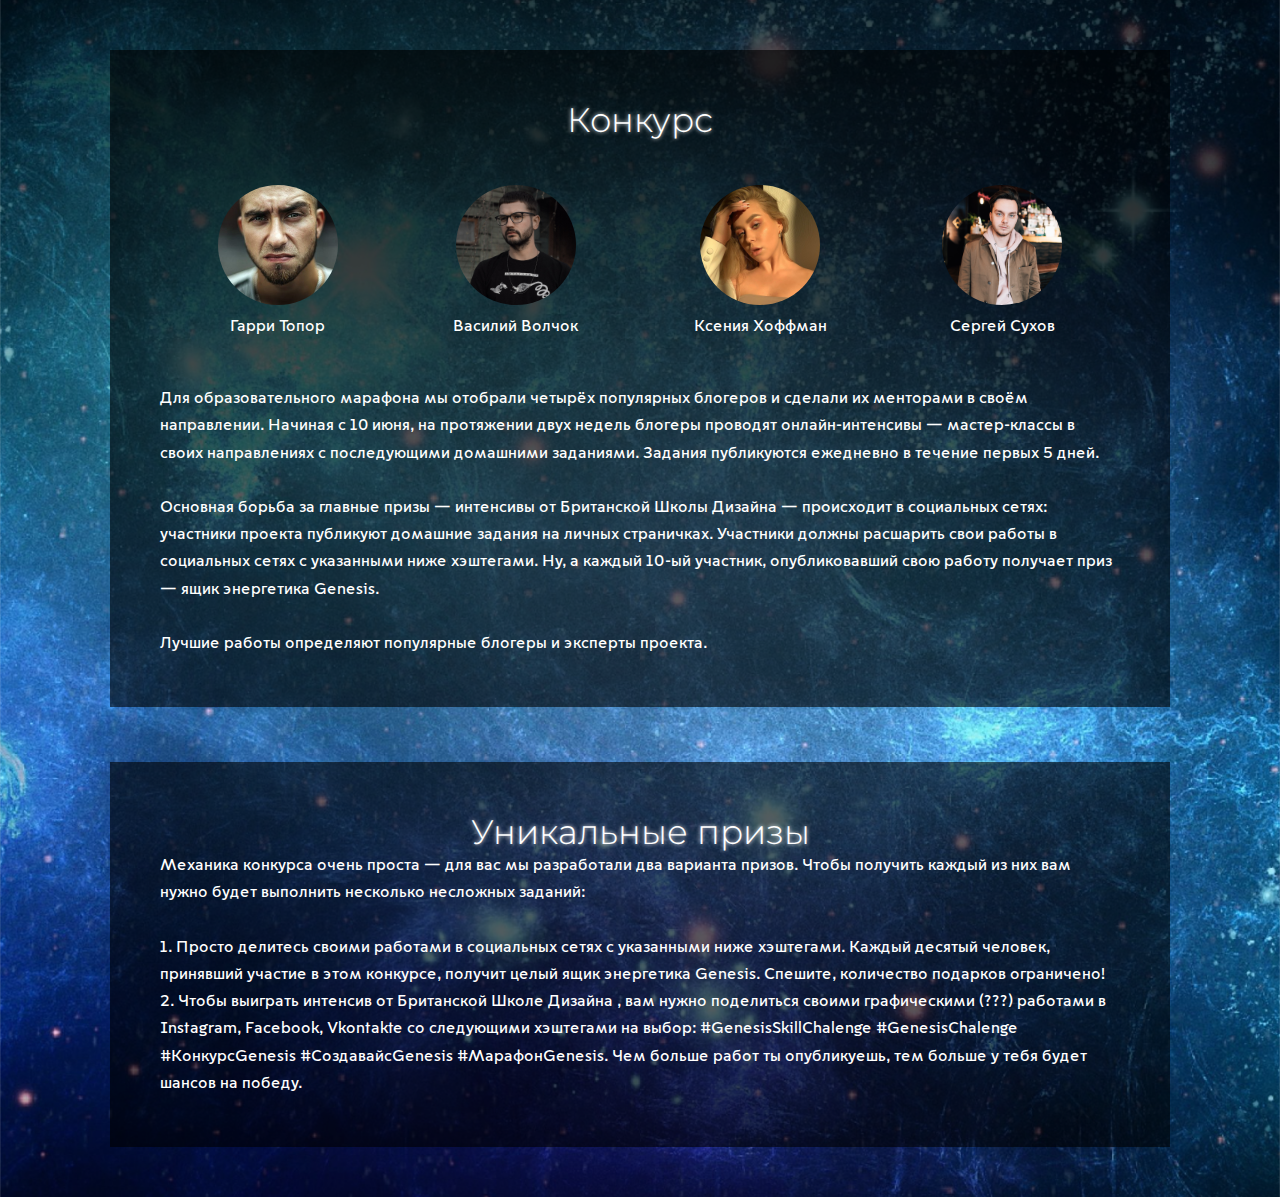
==== index.html @ 449e3412 "Add files via upload" ====
<!DOCTYPE html><html lang="ru"><head><meta charset="utf-8"><title>Главная</title><meta name="viewport" content="width=device-width,initial-scale=1,shrink-to-fit=no"><meta name="description" content=""><meta name="keywords" content=""><meta name="format-detection" content="telephone=no"><link rel="stylesheet" href="https://fonts.googleapis.com/css?family=Montserrat:200,300"><link rel="stylesheet" href="css/application.css"><link rel="apple-touch-icon" sizes="180x180" href="static/apple-touch-icon.png"><link rel="icon" type="image/png" sizes="32x32" href="static/favicon-32x32.png"><link rel="icon" type="image/png" sizes="16x16" href="static/favicon-16x16.png"><link rel="manifest" href="static/site.webmanifest"><link rel="mask-icon" href="static/safari-pinned-tab.svg" color="#ff951e"><meta name="msapplication-TileColor" content="#da532c"><meta name="theme-color" content="#dcd9d9"></head><body><main><div class="main-page"><div class="main-page__about-competition"><article class="main-page__about-competition-card"><h2 class="main-page__about-competition-title">Конкурс</h2><div class="main-page__about-competition-authors"><div class="main-page__author"><div class="main-page__author-pic"><img src="img/topor.png" alt="Гарри Топор" loading="lazy"></div><p class="main-page__author-name">Гарри Топор</p></div><div class="main-page__author"><div class="main-page__author-pic"><img src="img/volchok.png" alt="Василий Волчок" loading="lazy"></div><p class="main-page__author-name">Василий Волчок</p></div><div class="main-page__author"><div class="main-page__author-pic"><img src="img/hoffman.png" alt="Ксения Хоффман" loading="lazy"></div><p class="main-page__author-name">Ксения Хоффман</p></div><div class="main-page__author"><div class="main-page__author-pic"><img src="img/suhov.png" alt="Сергей Сухов" loading="lazy"></div><p class="main-page__author-name">Сергей Сухов</p></div></div><p class="main-page__about-competition-lead">Для образовательного марафона мы отобрали четырёх популярных блогеров и сделали их менторами в своём направлении. Начиная с 10 июня, на протяжении двух недель блогеры проводят онлайн-интенсивы — мастер-классы в своих направлениях с последующими домашними заданиями. Задания публикуются ежедневно в течение первых 5 дней.<br><br>Основная борьба за главные призы — интенсивы от Британской Школы Дизайна — происходит в социальных сетях: участники проекта публикуют домашние задания на личных страничках. Участники должны расшарить свои работы в социальных сетях с указанными ниже хэштегами. Ну, а каждый 10-ый участник, опубликовавший свою работу получает приз — ящик энергетика Genesis.<br><br>Лучшие работы определяют популярные блогеры и эксперты проекта.</p></article><article class="main-page__about-competition-card"><h2 class="main-page__about-competition-title">Уникальные призы</h2><p class="main-page__about-competition-lead">Механика конкурса очень проста — для вас мы разработали два варианта призов. Чтобы получить каждый из них вам нужно будет выполнить несколько несложных заданий:<br><br>1. Просто делитесь своими работами в социальных сетях с указанными ниже хэштегами. Каждый десятый человек, принявший участие в этом конкурсе, получит целый ящик энергетика Genesis. Спешите, количество подарков ограничено!<br>2. Чтобы выиграть интенсив от Британской Школе Дизайна , вам нужно поделиться своими графическими (???) работами в Instagram, Facebook, Vkontakte со следующими хэштегами на выбор: #GenesisSkillChalenge #GenesisChalenge #КонкурсGenesis #СоздавайсGenesis #МарафонGenesis. Чем больше работ ты опубликуешь, тем больше у тебя будет шансов на победу.</p></article></div></div></main><script src="js/app.js"></script></body></html>
---- css/application.css ----
/*! normalize.css v8.0.1 | MIT License | github.com/necolas/normalize.css */html{line-height:1.15;-webkit-text-size-adjust:100%}body{margin:0}main{display:block}h1{font-size:2em;margin:0}hr{box-sizing:content-box;height:0;overflow:visible}pre{font-family:monospace,monospace;font-size:1em}a{background-color:transparent}abbr[title]{border-bottom:none;text-decoration:underline;-webkit-text-decoration:underline dotted;text-decoration:underline dotted}b,strong{font-weight:bolder}code,kbd,samp{font-family:monospace,monospace;font-size:1em}small{font-size:80%}sub,sup{font-size:75%;line-height:0;position:relative;vertical-align:baseline}sub{bottom:-.25em}sup{top:-.5em}img{border-style:none}button,input,optgroup,select,textarea{font-family:inherit;font-size:100%;line-height:1.15;margin:0}button,input{overflow:visible}button,select{text-transform:none}[type=button],[type=reset],[type=submit],button{-webkit-appearance:button}[type=button]::-moz-focus-inner,[type=reset]::-moz-focus-inner,[type=submit]::-moz-focus-inner,button::-moz-focus-inner{border-style:none;padding:0}[type=button]:-moz-focusring,[type=reset]:-moz-focusring,[type=submit]:-moz-focusring,button:-moz-focusring{outline:1px dotted ButtonText}fieldset{padding:.35em .75em .625em}legend{box-sizing:border-box;color:inherit;display:table;max-width:100%;padding:0;white-space:normal}progress{vertical-align:baseline}textarea{overflow:auto}[type=checkbox],[type=radio]{box-sizing:border-box;padding:0}[type=number]::-webkit-inner-spin-button,[type=number]::-webkit-outer-spin-button{height:auto}[type=search]{-webkit-appearance:textfield;outline-offset:-2px}[type=search]::-webkit-search-decoration{-webkit-appearance:none}::-webkit-file-upload-button{-webkit-appearance:button;font:inherit}details{display:block}summary{display:list-item}template{display:none}[hidden]{display:none}@font-face{font-family:MoscowSans;src:url(../fonts/Moscow_Sans.woff2) format("woff2"),url(../fonts/Moscow_Sans.woff) format("woff");font-style:normal;font-weight:300}*,::after,::before{margin:0;padding:0;box-sizing:border-box}html{font-size:62.5%;text-rendering:optimizeLegibility;-webkit-font-smoothing:antialiased;-moz-osx-font-smoothing:grayscale;scroll-behavior:smooth}html.mod_flexboxtweener{height:100%}body{position:relative;display:flex;flex-direction:column;min-height:100vh;min-width:320px;background:#000;color:#fff;font-family:-apple-system,BlinkMacSystemFont,"Segoe UI",Roboto,Oxygen,Ubuntu,Cantarell,"Fira Sans","Droid Sans","Helvetica Neue",sans-serif;font-weight:400}main{display:flex;flex-direction:column;flex:1}a{color:#369;transition:all .2s ease}button,input,select,textarea{-webkit-appearance:none;-moz-appearance:none;appearance:none;background:0 0;border:none;color:inherit;font-family:inherit}fieldset{margin:0;padding:0;border:none}select{border-radius:0}select::-ms-expand{display:none}textarea{resize:none}hr{border:none}iframe{border:none}img{max-width:100%}img[height],img[width]{max-width:none}figure{margin:0}ol,ul{list-style:none}small{font-size:1rem;line-height:1.5}svg{vertical-align:top;transition:all .2s ease}table{border-collapse:collapse;border-spacing:0}:disabled{cursor:not-allowed}.visually-hidden{position:absolute;clip:rect(0 0 0 0);width:1px;height:1px;margin:-1px}.no-overflow{height:100%;width:100%;overflow:hidden;position:fixed}.container{width:100%;margin-right:auto;margin-left:auto}@media all and (max-width:679px){.container{max-width:100%}}@media all and (min-width:680px){.container{max-width:680px}}@media all and (min-width:984px){.container{max-width:984px}}@media all and (min-width:1224px){.container{max-width:1224px}}@media all and (min-width:1440px){.container{max-width:1440px}}@media all and (max-width:679px){.container{padding-right:3.2rem;padding-left:3.2rem}}@media all and (min-width:680px){.container{padding-right:3.2rem;padding-left:3.2rem}}@media all and (min-width:984px){.container{padding-right:3.2rem;padding-left:3.2rem}}@media all and (min-width:1224px){.container{padding-right:3.2rem;padding-left:3.2rem}}@media all and (min-width:1440px){.container{padding-right:3.2rem;padding-left:3.2rem}}.button{display:inline-block;padding:.5rem 1.5rem;background:#666;color:#fff;text-align:center}a.button{text-decoration:none}.button:disabled{opacity:.2}.button.button--block{display:block;width:100%}.input>input{display:block;width:100%;padding:.5rem .75rem;border:1px solid #ccc}.input>input::-webkit-input-placeholder{color:#ccc}.input>input::-moz-placeholder{color:#ccc}.input>input:-ms-input-placeholder{color:#ccc}.input>input:-moz-placeholder{color:#ccc}.input>input:disabled{opacity:.2}.input.input--invalid>input{border-color:red}.select{position:relative}.select__tag{display:block;width:100%;padding:.5rem 2.5rem .5rem .75rem;border:1px solid #ccc}.select__tag+.select__arrow{width:0;height:0;position:absolute;top:50%;right:1rem;transform:translateY(-50%);display:block;pointer-events:none;border-top:.4rem solid #999;border-right:.4rem solid transparent;border-left:.4rem solid transparent}.select__tag:disabled{opacity:.2}.select.select--invalid>.select__tag{border-color:red}.textarea>textarea{display:block;width:100%;padding:.5rem .75rem;border:1px solid #ccc}.textarea>textarea::-webkit-input-placeholder{color:#ccc}.textarea>textarea::-moz-placeholder{color:#ccc}.textarea>textarea:-ms-input-placeholder{color:#ccc}.textarea>textarea:-moz-placeholder{color:#ccc}.textarea>textarea:disabled{opacity:.2}.textarea.textarea--invalid>textarea{border-color:red}.checkbox{width:2rem;height:2rem;position:relative;display:inline-block;vertical-align:top}.checkbox__tag{width:100%;height:100%;position:absolute;top:0;left:0;z-index:2;opacity:0}.checkbox__tag+.checkbox__box{position:absolute;top:0;right:0;bottom:0;left:0;z-index:1;background:#fff;border:1px solid #ccc}.checkbox__tag+.checkbox__box::after{width:0;height:0;position:absolute;top:50%;left:50%;transform:translate(-50%,-50%);background:#000;content:"";transition:all .2s ease}.checkbox__tag:checked+.checkbox__box::after{width:1rem;height:1rem}.checkbox__tag:disabled+.checkbox__box{opacity:.2}.checkbox.checkbox--invalid>.checkbox__tag+.checkbox__box{border-color:red}.radio{width:2rem;height:2rem;position:relative;display:inline-block;vertical-align:top}.radio__tag{width:100%;height:100%;position:absolute;top:0;left:0;z-index:2;opacity:0}.radio__tag+.radio__box{position:absolute;top:0;right:0;bottom:0;left:0;z-index:1;background:#fff;border:1px solid #ccc;border-radius:50%}.radio__tag+.radio__box::after{width:0;height:0;position:absolute;top:50%;left:50%;transform:translate(-50%,-50%);background:#000;border-radius:50%;content:"";transition:all .2s ease}.radio__tag:checked+.radio__box::after{width:1rem;height:1rem}.radio__tag:disabled+.radio__box{opacity:.2}.radio.radio--invalid .radio__tag+.radio__box{border-color:red}.label.label--checkbox{position:relative;display:inline-block;padding-left:3rem}.label.label--checkbox .checkbox{position:absolute;top:0;left:0}.label.label--radio{position:relative;display:inline-block;padding-left:3rem}.label.label--radio .radio{position:absolute;top:0;left:0}.main-page{font-family:MoscowSans,sans-serif;font-weight:300;font-size:4rem;line-height:6rem;color:#fff}.main-page__about-competition{background:url(/img/about-competition-bg-desktop.png);background-size:cover;background-position:center;padding:5rem 0}.main-page__about-competition-card{width:100%;margin:0 auto;max-width:106rem;padding:5rem;background:rgba(0,0,0,.6)}.main-page__about-competition-card+.main-page__about-competition-card{margin-top:5.5rem}.main-page__about-competition-title{font-family:Montserrat,sans-serif;font-style:normal;font-weight:300;font-size:34px;line-height:40px;text-align:center;text-shadow:0 0 4px #fff}.main-page__about-competition-authors{display:grid;grid-auto-flow:column;align-content:center;align-items:center;justify-items:center;grid-auto-columns:auto;margin:4.5rem 0}.main-page__about-competition-lead{font-family:MoscowSans,sans-serif;font-style:normal;font-weight:300;font-size:16px;line-height:170%}.main-page__author{display:grid;grid-auto-flow:row;gap:.8rem;justify-items:center}.main-page__author-name{font-family:MoscowSans,sans-serif;font-style:normal;font-weight:300;font-size:16px;line-height:170%}.main-page__author-pic{width:12rem;height:12rem;border-radius:50%;overflow:hidden}.main-page__author-pic>img{width:100%;height:100%;-o-object-fit:cover;object-fit:cover;-o-object-position:center;object-position:center}
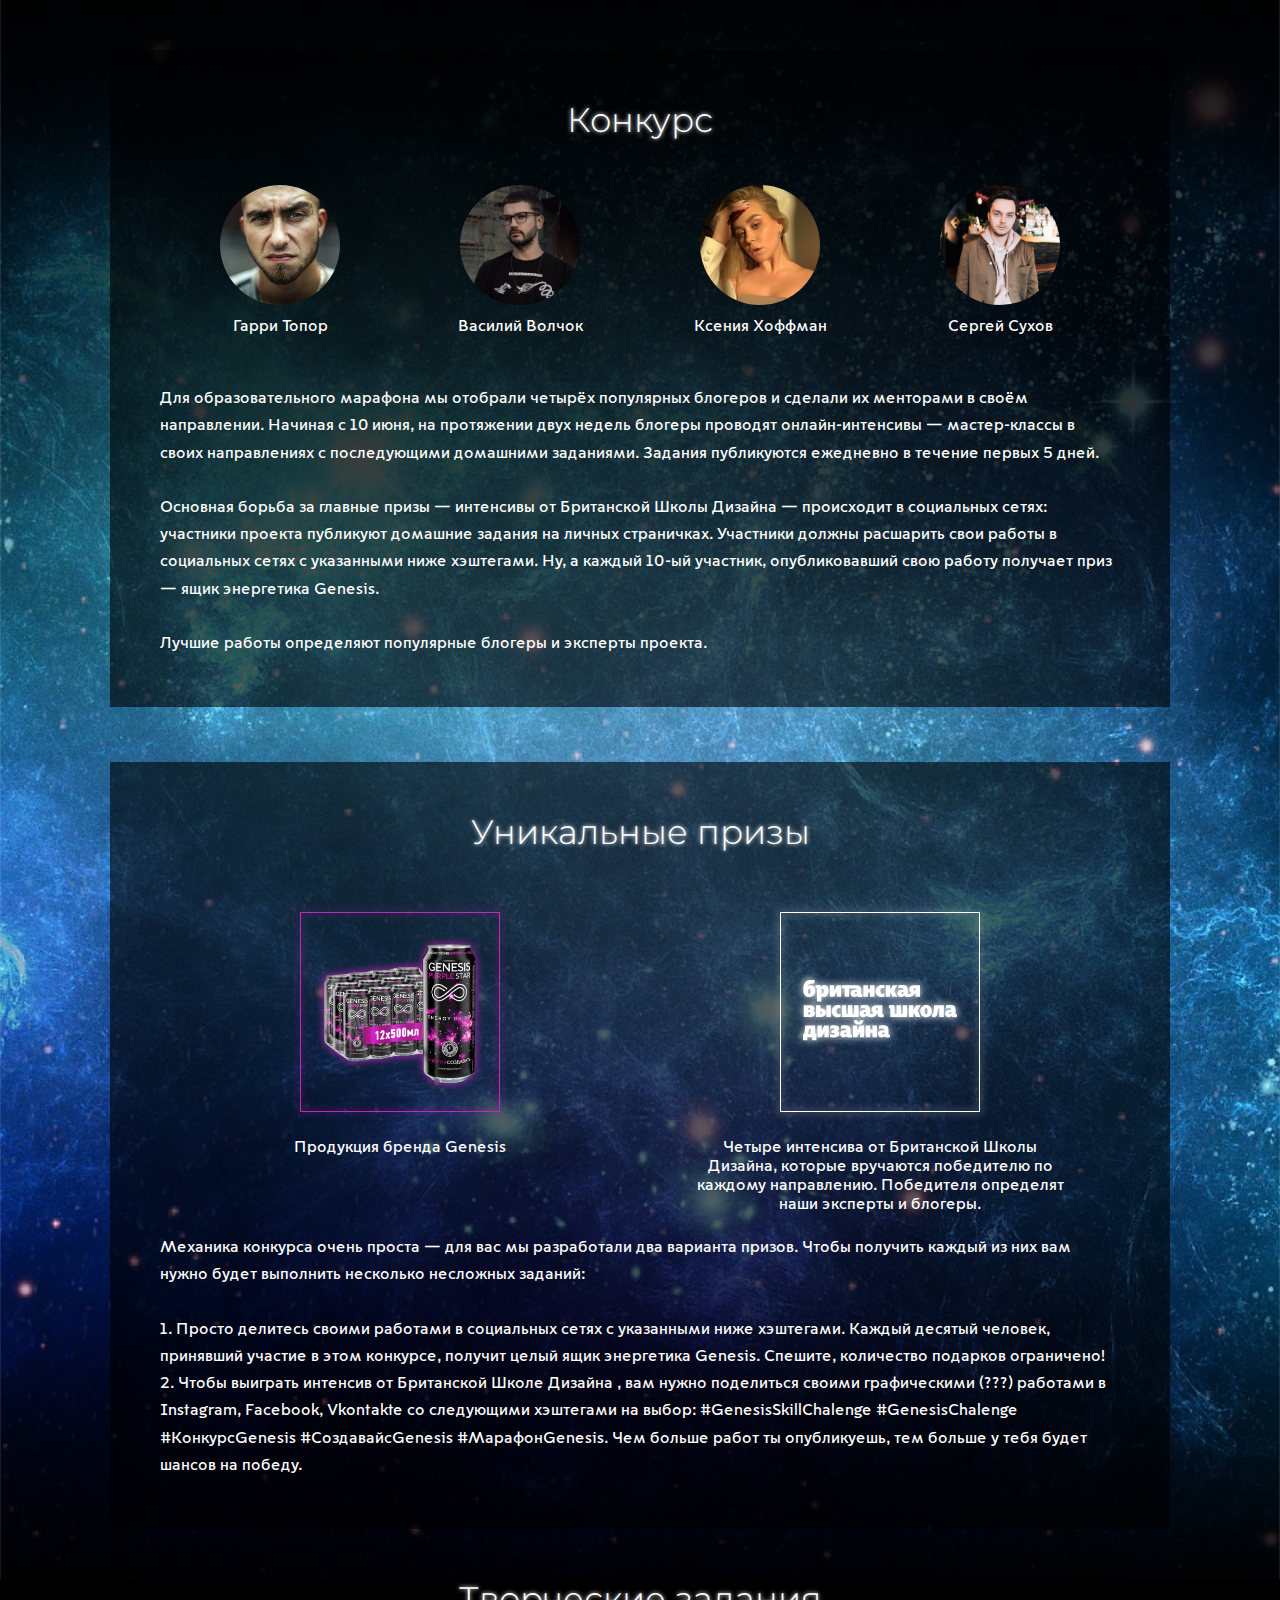
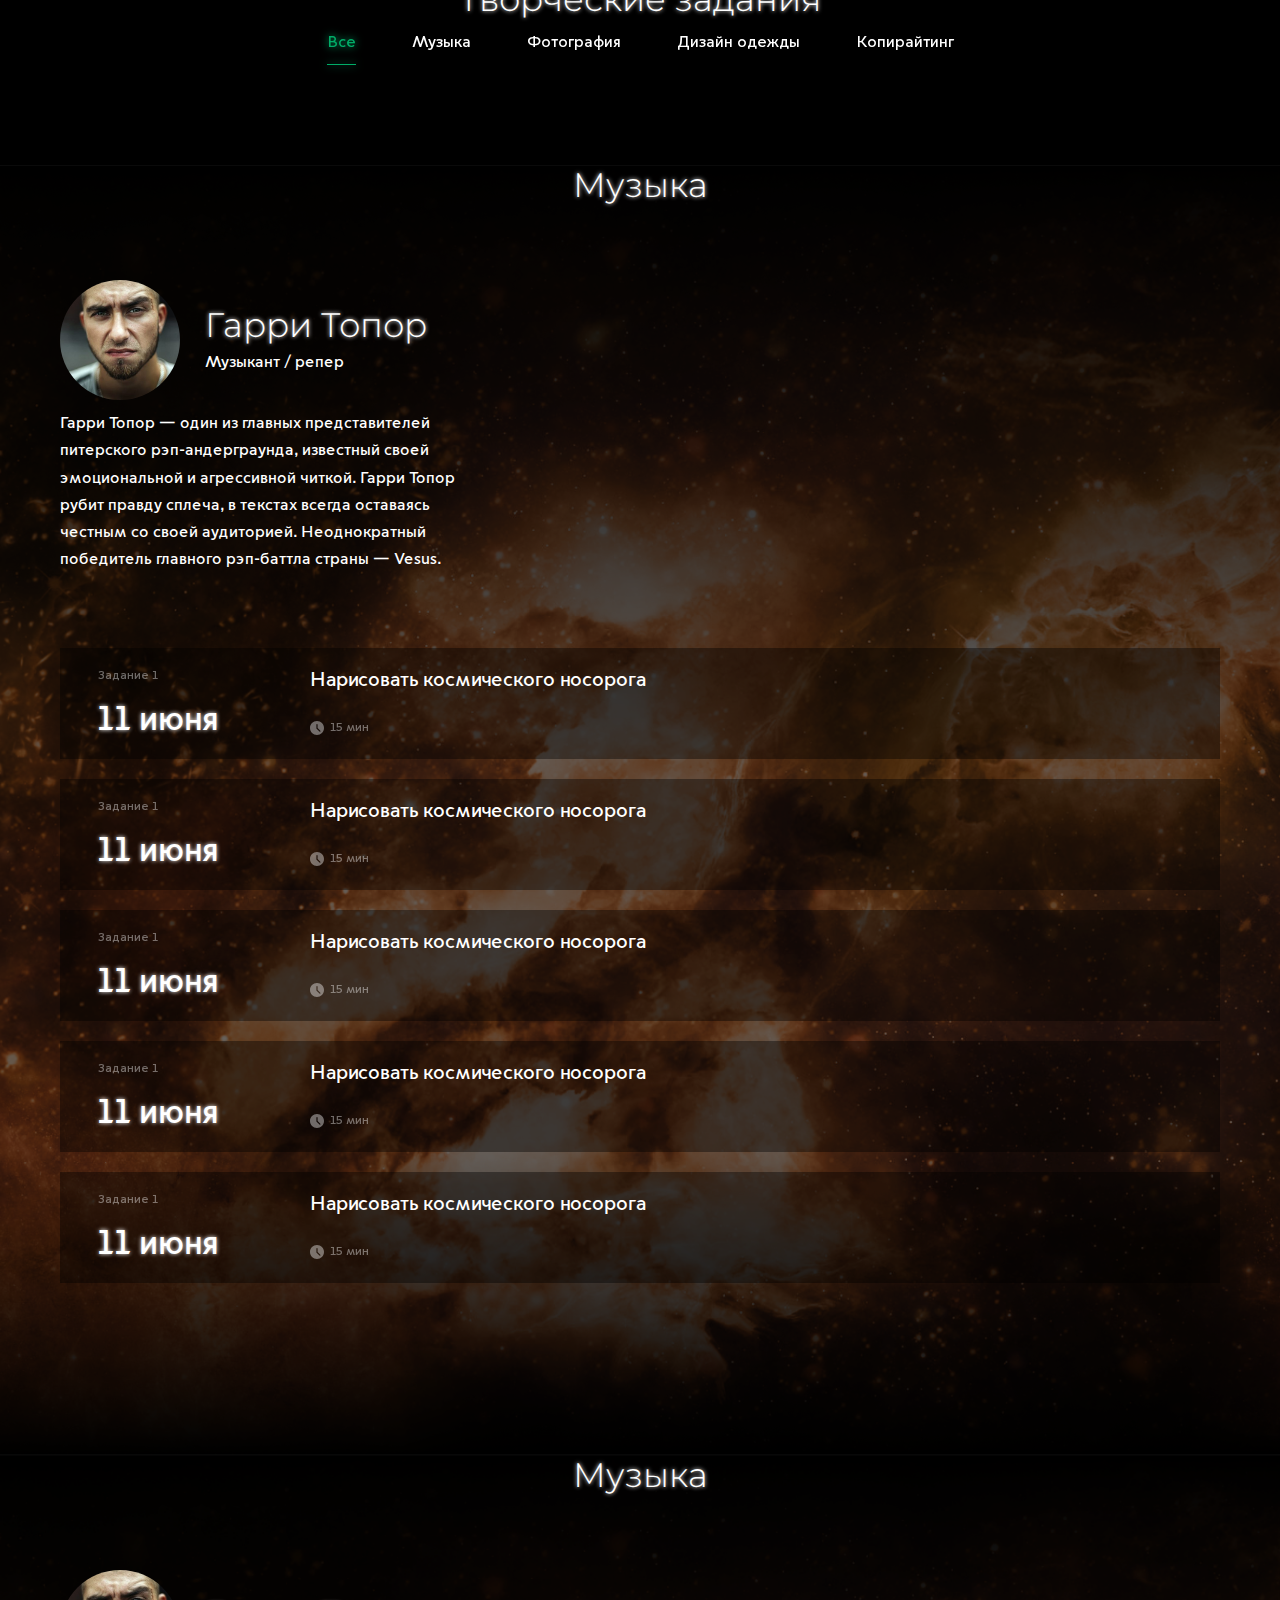
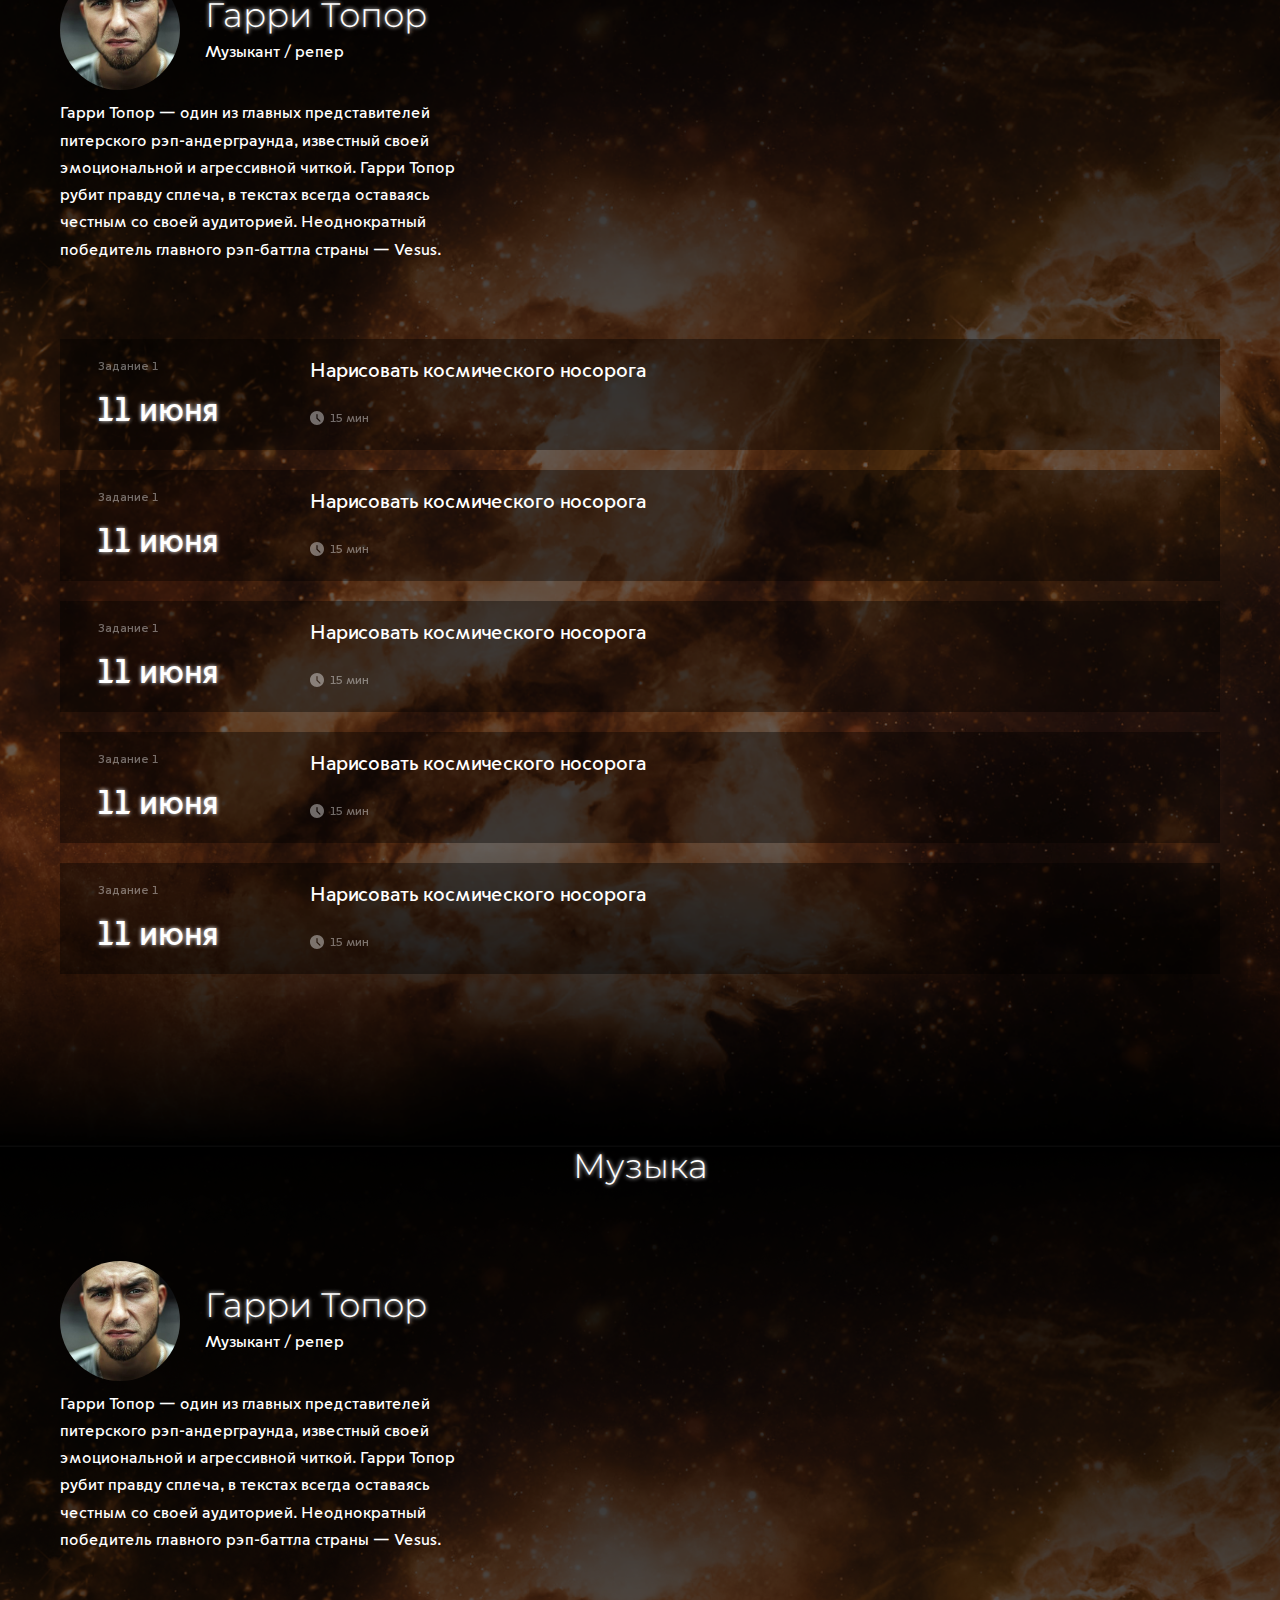
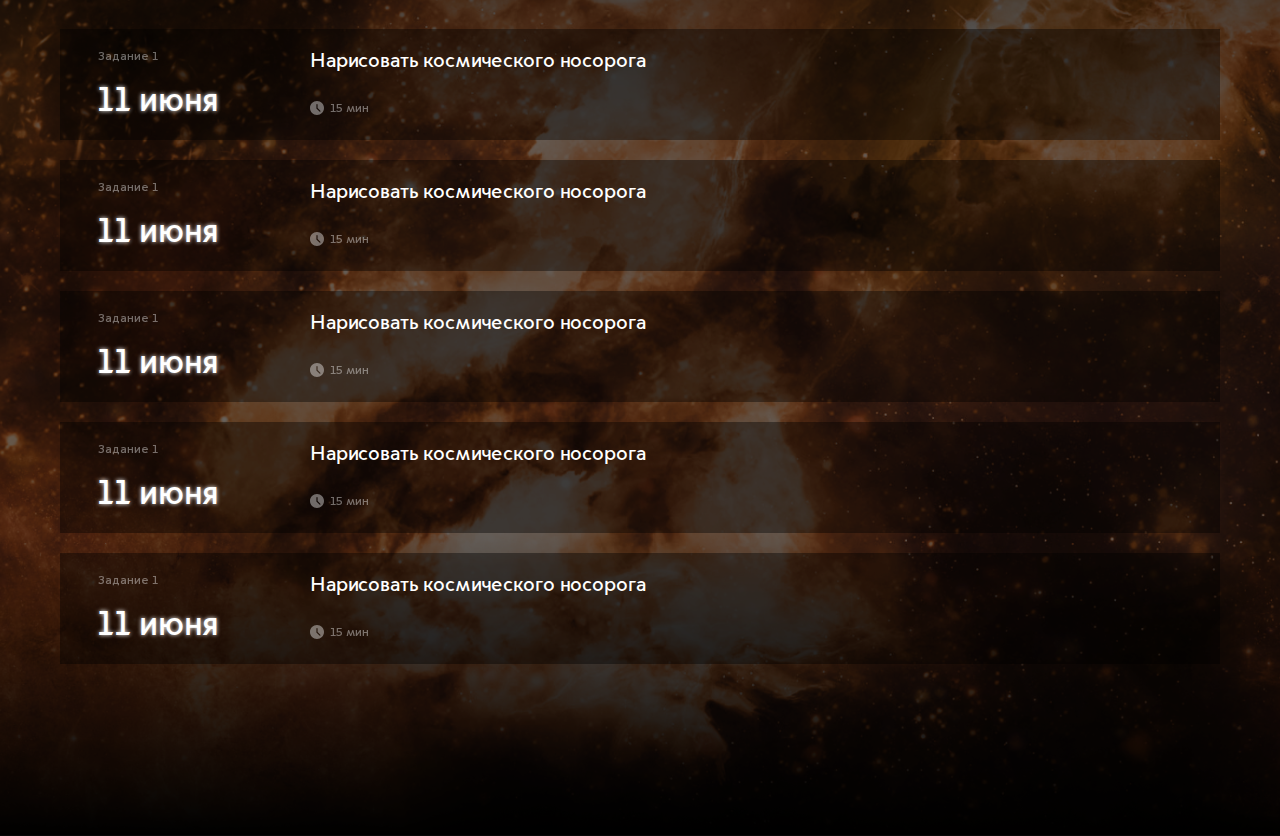
==== commit f47aa664: "update" ====
--- a/index.html
+++ b/index.html
@@ -1 +1 @@
-<!DOCTYPE html><html lang="ru"><head><meta charset="utf-8"><title>Главная</title><meta name="viewport" content="width=device-width,initial-scale=1,shrink-to-fit=no"><meta name="description" content=""><meta name="keywords" content=""><meta name="format-detection" content="telephone=no"><link rel="stylesheet" href="https://fonts.googleapis.com/css?family=Montserrat:200,300"><link rel="stylesheet" href="css/application.css"><link rel="apple-touch-icon" sizes="180x180" href="static/apple-touch-icon.png"><link rel="icon" type="image/png" sizes="32x32" href="static/favicon-32x32.png"><link rel="icon" type="image/png" sizes="16x16" href="static/favicon-16x16.png"><link rel="manifest" href="static/site.webmanifest"><link rel="mask-icon" href="static/safari-pinned-tab.svg" color="#ff951e"><meta name="msapplication-TileColor" content="#da532c"><meta name="theme-color" content="#dcd9d9"></head><body><main><div class="main-page"><div class="main-page__about-competition"><article class="main-page__about-competition-card"><h2 class="main-page__about-competition-title">Конкурс</h2><div class="main-page__about-competition-authors"><div class="main-page__author"><div class="main-page__author-pic"><img src="img/topor.png" alt="Гарри Топор" loading="lazy"></div><p class="main-page__author-name">Гарри Топор</p></div><div class="main-page__author"><div class="main-page__author-pic"><img src="img/volchok.png" alt="Василий Волчок" loading="lazy"></div><p class="main-page__author-name">Василий Волчок</p></div><div class="main-page__author"><div class="main-page__author-pic"><img src="img/hoffman.png" alt="Ксения Хоффман" loading="lazy"></div><p class="main-page__author-name">Ксения Хоффман</p></div><div class="main-page__author"><div class="main-page__author-pic"><img src="img/suhov.png" alt="Сергей Сухов" loading="lazy"></div><p class="main-page__author-name">Сергей Сухов</p></div></div><p class="main-page__about-competition-lead">Для образовательного марафона мы отобрали четырёх популярных блогеров и сделали их менторами в своём направлении. Начиная с 10 июня, на протяжении двух недель блогеры проводят онлайн-интенсивы — мастер-классы в своих направлениях с последующими домашними заданиями. Задания публикуются ежедневно в течение первых 5 дней.<br><br>Основная борьба за главные призы — интенсивы от Британской Школы Дизайна — происходит в социальных сетях: участники проекта публикуют домашние задания на личных страничках. Участники должны расшарить свои работы в социальных сетях с указанными ниже хэштегами. Ну, а каждый 10-ый участник, опубликовавший свою работу получает приз — ящик энергетика Genesis.<br><br>Лучшие работы определяют популярные блогеры и эксперты проекта.</p></article><article class="main-page__about-competition-card"><h2 class="main-page__about-competition-title">Уникальные призы</h2><p class="main-page__about-competition-lead">Механика конкурса очень проста — для вас мы разработали два варианта призов. Чтобы получить каждый из них вам нужно будет выполнить несколько несложных заданий:<br><br>1. Просто делитесь своими работами в социальных сетях с указанными ниже хэштегами. Каждый десятый человек, принявший участие в этом конкурсе, получит целый ящик энергетика Genesis. Спешите, количество подарков ограничено!<br>2. Чтобы выиграть интенсив от Британской Школе Дизайна , вам нужно поделиться своими графическими (???) работами в Instagram, Facebook, Vkontakte со следующими хэштегами на выбор: #GenesisSkillChalenge #GenesisChalenge #КонкурсGenesis #СоздавайсGenesis #МарафонGenesis. Чем больше работ ты опубликуешь, тем больше у тебя будет шансов на победу.</p></article></div></div></main><script src="js/app.js"></script></body></html>+<!DOCTYPE html><html lang="ru"><head><meta charset="utf-8"><title>Главная</title><meta name="viewport" content="width=device-width,initial-scale=1,shrink-to-fit=no"><meta name="description" content=""><meta name="keywords" content=""><meta name="format-detection" content="telephone=no"><link rel="stylesheet" href="https://fonts.googleapis.com/css?family=Montserrat:200,300"><link rel="stylesheet" href="css/application.css"><link rel="apple-touch-icon" sizes="180x180" href="static/apple-touch-icon.png"><link rel="icon" type="image/png" sizes="32x32" href="static/favicon-32x32.png"><link rel="icon" type="image/png" sizes="16x16" href="static/favicon-16x16.png"><link rel="manifest" href="static/site.webmanifest"><link rel="mask-icon" href="static/safari-pinned-tab.svg" color="#ff951e"><meta name="msapplication-TileColor" content="#da532c"><meta name="theme-color" content="#dcd9d9"></head><body><main><div class="main-page"><div class="main-page__about-competition"><div class="container"><article class="main-page__about-competition-card"><h2 class="main-page__section-title">Конкурс</h2><div class="main-page__about-competition-authors"><div class="main-page__author"><div class="main-page__author-pic"><img src="img/topor.png" alt="Гарри Топор" loading="lazy"></div><p class="main-page__author-name">Гарри Топор</p></div><div class="main-page__author"><div class="main-page__author-pic"><img src="img/volchok.png" alt="Василий Волчок" loading="lazy"></div><p class="main-page__author-name">Василий Волчок</p></div><div class="main-page__author"><div class="main-page__author-pic"><img src="img/hoffman.png" alt="Ксения Хоффман" loading="lazy"></div><p class="main-page__author-name">Ксения Хоффман</p></div><div class="main-page__author"><div class="main-page__author-pic"><img src="img/suhov.png" alt="Сергей Сухов" loading="lazy"></div><p class="main-page__author-name">Сергей Сухов</p></div></div><p class="main-page__about-competition-lead">Для образовательного марафона мы отобрали четырёх популярных блогеров и сделали их менторами в своём направлении. Начиная с 10 июня, на протяжении двух недель блогеры проводят онлайн-интенсивы — мастер-классы в своих направлениях с последующими домашними заданиями. Задания публикуются ежедневно в течение первых 5 дней.<br><br>Основная борьба за главные призы — интенсивы от Британской Школы Дизайна — происходит в социальных сетях: участники проекта публикуют домашние задания на личных страничках. Участники должны расшарить свои работы в социальных сетях с указанными ниже хэштегами. Ну, а каждый 10-ый участник, опубликовавший свою работу получает приз — ящик энергетика Genesis.<br><br>Лучшие работы определяют популярные блогеры и эксперты проекта.</p></article><article class="main-page__about-competition-card"><h2 class="main-page__section-title">Уникальные призы</h2><div class="main-page__about-competition-prizes"><div class="main-page__prize"><div class="main-page__prize-pic main-page__prize-pic_purple"><img src="img/Genesis_purple_50_pack.png" alt="Genesis purple 50 pack"></div><span class="main-page__prize-description">Продукция бренда Genesis</span></div><div class="main-page__prize"><div class="main-page__prize-pic"><svg class="icon icon-britishdesign" role="img"><use xlink:href="img/svg/symbol/svg/sprite.symbol.svg#britishdesign"></use></svg></div><span class="main-page__prize-description">Четыре интенсива от Британской Школы Дизайна, которые вручаются победителю по каждому направлению. Победителя определят наши эксперты и блогеры.</span></div></div><p class="main-page__about-competition-lead">Механика конкурса очень проста — для вас мы разработали два варианта призов. Чтобы получить каждый из них вам нужно будет выполнить несколько несложных заданий:<br><br>1. Просто делитесь своими работами в социальных сетях с указанными ниже хэштегами. Каждый десятый человек, принявший участие в этом конкурсе, получит целый ящик энергетика Genesis. Спешите, количество подарков ограничено!<br>2. Чтобы выиграть интенсив от Британской Школе Дизайна , вам нужно поделиться своими графическими (???) работами в Instagram, Facebook, Vkontakte со следующими хэштегами на выбор: #GenesisSkillChalenge #GenesisChalenge #КонкурсGenesis #СоздавайсGenesis #МарафонGenesis. Чем больше работ ты опубликуешь, тем больше у тебя будет шансов на победу.</p></article></div></div><div class="main-page__tasks"><div class="container"><h2 class="main-page__section-title">Творческие задания</h2><section class="tabs" aria-label="Переключатель разделов"><button class="tabs__tab active">Все</button> <button class="tabs__tab">Музыка</button> <button class="tabs__tab">Фотография</button> <button class="tabs__tab">Дизайн одежды</button> <button class="tabs__tab">Копирайтинг</button></section></div></div><div class="main-page__task" style="background-image: url(&quot;img/main-task-orange.png&quot;)"><div class="container"><div class="main-page__task-grid"><h3 class="main-page__section-title">Музыка</h3><article class="author-card" aria-label=""><div class="author-card__pic"><img src="img/topor.png" alt="Гарри Топор" loading="lazy"></div><div class="author-card__name"><p>Гарри Топор</p><span>Музыкант / репер</span></div><p class="author-card__text">Гарри Топор — один из главных представителей питерского рэп-андерграунда, известный своей эмоциональной и агрессивной читкой. Гарри Топор рубит правду сплеча, в текстах всегда оставаясь честным со своей аудиторией. Неоднократный победитель главного рэп-баттла страны — Vesus.</p></article><div class="main-page__task-media"></div><div class="main-page__task-list"><div class="task-card"><a href="task.html">Нарисовать космического носорога</a><div class="task-card__col"><span class="task-card__order">Задание 1</span><span class="task-card__date">11 июня</span></div><div class="task-card__col"><div class="task-card__title">Нарисовать космического носорога</div><div class="task-card__duration"><svg class="icon icon-clock" role="img"><use xlink:href="img/svg/symbol/svg/sprite.symbol.svg#clock"></use></svg><span>15 мин</span></div></div></div><div class="task-card"><a href="task.html">Нарисовать космического носорога</a><div class="task-card__col"><span class="task-card__order">Задание 1</span><span class="task-card__date">11 июня</span></div><div class="task-card__col"><div class="task-card__title">Нарисовать космического носорога</div><div class="task-card__duration"><svg class="icon icon-clock" role="img"><use xlink:href="img/svg/symbol/svg/sprite.symbol.svg#clock"></use></svg><span>15 мин</span></div></div></div><div class="task-card"><a href="task.html">Нарисовать космического носорога</a><div class="task-card__col"><span class="task-card__order">Задание 1</span><span class="task-card__date">11 июня</span></div><div class="task-card__col"><div class="task-card__title">Нарисовать космического носорога</div><div class="task-card__duration"><svg class="icon icon-clock" role="img"><use xlink:href="img/svg/symbol/svg/sprite.symbol.svg#clock"></use></svg><span>15 мин</span></div></div></div><div class="task-card"><a href="task.html">Нарисовать космического носорога</a><div class="task-card__col"><span class="task-card__order">Задание 1</span><span class="task-card__date">11 июня</span></div><div class="task-card__col"><div class="task-card__title">Нарисовать космического носорога</div><div class="task-card__duration"><svg class="icon icon-clock" role="img"><use xlink:href="img/svg/symbol/svg/sprite.symbol.svg#clock"></use></svg><span>15 мин</span></div></div></div><div class="task-card"><a href="task.html">Нарисовать космического носорога</a><div class="task-card__col"><span class="task-card__order">Задание 1</span><span class="task-card__date">11 июня</span></div><div class="task-card__col"><div class="task-card__title">Нарисовать космического носорога</div><div class="task-card__duration"><svg class="icon icon-clock" role="img"><use xlink:href="img/svg/symbol/svg/sprite.symbol.svg#clock"></use></svg><span>15 мин</span></div></div></div></div></div></div></div><div class="main-page__task" style="background-image: url(&quot;img/main-task-orange.png&quot;)"><div class="container"><div class="main-page__task-grid"><h3 class="main-page__section-title">Музыка</h3><article class="author-card" aria-label=""><div class="author-card__pic"><img src="img/topor.png" alt="Гарри Топор" loading="lazy"></div><div class="author-card__name"><p>Гарри Топор</p><span>Музыкант / репер</span></div><p class="author-card__text">Гарри Топор — один из главных представителей питерского рэп-андерграунда, известный своей эмоциональной и агрессивной читкой. Гарри Топор рубит правду сплеча, в текстах всегда оставаясь честным со своей аудиторией. Неоднократный победитель главного рэп-баттла страны — Vesus.</p></article><div class="main-page__task-media"></div><div class="main-page__task-list"><div class="task-card"><a href="task.html">Нарисовать космического носорога</a><div class="task-card__col"><span class="task-card__order">Задание 1</span><span class="task-card__date">11 июня</span></div><div class="task-card__col"><div class="task-card__title">Нарисовать космического носорога</div><div class="task-card__duration"><svg class="icon icon-clock" role="img"><use xlink:href="img/svg/symbol/svg/sprite.symbol.svg#clock"></use></svg><span>15 мин</span></div></div></div><div class="task-card"><a href="task.html">Нарисовать космического носорога</a><div class="task-card__col"><span class="task-card__order">Задание 1</span><span class="task-card__date">11 июня</span></div><div class="task-card__col"><div class="task-card__title">Нарисовать космического носорога</div><div class="task-card__duration"><svg class="icon icon-clock" role="img"><use xlink:href="img/svg/symbol/svg/sprite.symbol.svg#clock"></use></svg><span>15 мин</span></div></div></div><div class="task-card"><a href="task.html">Нарисовать космического носорога</a><div class="task-card__col"><span class="task-card__order">Задание 1</span><span class="task-card__date">11 июня</span></div><div class="task-card__col"><div class="task-card__title">Нарисовать космического носорога</div><div class="task-card__duration"><svg class="icon icon-clock" role="img"><use xlink:href="img/svg/symbol/svg/sprite.symbol.svg#clock"></use></svg><span>15 мин</span></div></div></div><div class="task-card"><a href="task.html">Нарисовать космического носорога</a><div class="task-card__col"><span class="task-card__order">Задание 1</span><span class="task-card__date">11 июня</span></div><div class="task-card__col"><div class="task-card__title">Нарисовать космического носорога</div><div class="task-card__duration"><svg class="icon icon-clock" role="img"><use xlink:href="img/svg/symbol/svg/sprite.symbol.svg#clock"></use></svg><span>15 мин</span></div></div></div><div class="task-card"><a href="task.html">Нарисовать космического носорога</a><div class="task-card__col"><span class="task-card__order">Задание 1</span><span class="task-card__date">11 июня</span></div><div class="task-card__col"><div class="task-card__title">Нарисовать космического носорога</div><div class="task-card__duration"><svg class="icon icon-clock" role="img"><use xlink:href="img/svg/symbol/svg/sprite.symbol.svg#clock"></use></svg><span>15 мин</span></div></div></div></div></div></div></div><div class="main-page__task" style="background-image: url(&quot;img/main-task-orange.png&quot;)"><div class="container"><div class="main-page__task-grid"><h3 class="main-page__section-title">Музыка</h3><article class="author-card" aria-label=""><div class="author-card__pic"><img src="img/topor.png" alt="Гарри Топор" loading="lazy"></div><div class="author-card__name"><p>Гарри Топор</p><span>Музыкант / репер</span></div><p class="author-card__text">Гарри Топор — один из главных представителей питерского рэп-андерграунда, известный своей эмоциональной и агрессивной читкой. Гарри Топор рубит правду сплеча, в текстах всегда оставаясь честным со своей аудиторией. Неоднократный победитель главного рэп-баттла страны — Vesus.</p></article><div class="main-page__task-media"></div><div class="main-page__task-list"><div class="task-card"><a href="task.html">Нарисовать космического носорога</a><div class="task-card__col"><span class="task-card__order">Задание 1</span><span class="task-card__date">11 июня</span></div><div class="task-card__col"><div class="task-card__title">Нарисовать космического носорога</div><div class="task-card__duration"><svg class="icon icon-clock" role="img"><use xlink:href="img/svg/symbol/svg/sprite.symbol.svg#clock"></use></svg><span>15 мин</span></div></div></div><div class="task-card"><a href="task.html">Нарисовать космического носорога</a><div class="task-card__col"><span class="task-card__order">Задание 1</span><span class="task-card__date">11 июня</span></div><div class="task-card__col"><div class="task-card__title">Нарисовать космического носорога</div><div class="task-card__duration"><svg class="icon icon-clock" role="img"><use xlink:href="img/svg/symbol/svg/sprite.symbol.svg#clock"></use></svg><span>15 мин</span></div></div></div><div class="task-card"><a href="task.html">Нарисовать космического носорога</a><div class="task-card__col"><span class="task-card__order">Задание 1</span><span class="task-card__date">11 июня</span></div><div class="task-card__col"><div class="task-card__title">Нарисовать космического носорога</div><div class="task-card__duration"><svg class="icon icon-clock" role="img"><use xlink:href="img/svg/symbol/svg/sprite.symbol.svg#clock"></use></svg><span>15 мин</span></div></div></div><div class="task-card"><a href="task.html">Нарисовать космического носорога</a><div class="task-card__col"><span class="task-card__order">Задание 1</span><span class="task-card__date">11 июня</span></div><div class="task-card__col"><div class="task-card__title">Нарисовать космического носорога</div><div class="task-card__duration"><svg class="icon icon-clock" role="img"><use xlink:href="img/svg/symbol/svg/sprite.symbol.svg#clock"></use></svg><span>15 мин</span></div></div></div><div class="task-card"><a href="task.html">Нарисовать космического носорога</a><div class="task-card__col"><span class="task-card__order">Задание 1</span><span class="task-card__date">11 июня</span></div><div class="task-card__col"><div class="task-card__title">Нарисовать космического носорога</div><div class="task-card__duration"><svg class="icon icon-clock" role="img"><use xlink:href="img/svg/symbol/svg/sprite.symbol.svg#clock"></use></svg><span>15 мин</span></div></div></div></div></div></div></div></div></main><script src="js/app.js"></script></body></html>--- a/css/application.css
+++ b/css/application.css
@@ -1 +1 @@
-/*! normalize.css v8.0.1 | MIT License | github.com/necolas/normalize.css */html{line-height:1.15;-webkit-text-size-adjust:100%}body{margin:0}main{display:block}h1{font-size:2em;margin:0}hr{box-sizing:content-box;height:0;overflow:visible}pre{font-family:monospace,monospace;font-size:1em}a{background-color:transparent}abbr[title]{border-bottom:none;text-decoration:underline;-webkit-text-decoration:underline dotted;text-decoration:underline dotted}b,strong{font-weight:bolder}code,kbd,samp{font-family:monospace,monospace;font-size:1em}small{font-size:80%}sub,sup{font-size:75%;line-height:0;position:relative;vertical-align:baseline}sub{bottom:-.25em}sup{top:-.5em}img{border-style:none}button,input,optgroup,select,textarea{font-family:inherit;font-size:100%;line-height:1.15;margin:0}button,input{overflow:visible}button,select{text-transform:none}[type=button],[type=reset],[type=submit],button{-webkit-appearance:button}[type=button]::-moz-focus-inner,[type=reset]::-moz-focus-inner,[type=submit]::-moz-focus-inner,button::-moz-focus-inner{border-style:none;padding:0}[type=button]:-moz-focusring,[type=reset]:-moz-focusring,[type=submit]:-moz-focusring,button:-moz-focusring{outline:1px dotted ButtonText}fieldset{padding:.35em .75em .625em}legend{box-sizing:border-box;color:inherit;display:table;max-width:100%;padding:0;white-space:normal}progress{vertical-align:baseline}textarea{overflow:auto}[type=checkbox],[type=radio]{box-sizing:border-box;padding:0}[type=number]::-webkit-inner-spin-button,[type=number]::-webkit-outer-spin-button{height:auto}[type=search]{-webkit-appearance:textfield;outline-offset:-2px}[type=search]::-webkit-search-decoration{-webkit-appearance:none}::-webkit-file-upload-button{-webkit-appearance:button;font:inherit}details{display:block}summary{display:list-item}template{display:none}[hidden]{display:none}@font-face{font-family:MoscowSans;src:url(../fonts/Moscow_Sans.woff2) format("woff2"),url(../fonts/Moscow_Sans.woff) format("woff");font-style:normal;font-weight:300}*,::after,::before{margin:0;padding:0;box-sizing:border-box}html{font-size:62.5%;text-rendering:optimizeLegibility;-webkit-font-smoothing:antialiased;-moz-osx-font-smoothing:grayscale;scroll-behavior:smooth}html.mod_flexboxtweener{height:100%}body{position:relative;display:flex;flex-direction:column;min-height:100vh;min-width:320px;background:#000;color:#fff;font-family:-apple-system,BlinkMacSystemFont,"Segoe UI",Roboto,Oxygen,Ubuntu,Cantarell,"Fira Sans","Droid Sans","Helvetica Neue",sans-serif;font-weight:400}main{display:flex;flex-direction:column;flex:1}a{color:#369;transition:all .2s ease}button,input,select,textarea{-webkit-appearance:none;-moz-appearance:none;appearance:none;background:0 0;border:none;color:inherit;font-family:inherit}fieldset{margin:0;padding:0;border:none}select{border-radius:0}select::-ms-expand{display:none}textarea{resize:none}hr{border:none}iframe{border:none}img{max-width:100%}img[height],img[width]{max-width:none}figure{margin:0}ol,ul{list-style:none}small{font-size:1rem;line-height:1.5}svg{vertical-align:top;transition:all .2s ease}table{border-collapse:collapse;border-spacing:0}:disabled{cursor:not-allowed}.visually-hidden{position:absolute;clip:rect(0 0 0 0);width:1px;height:1px;margin:-1px}.no-overflow{height:100%;width:100%;overflow:hidden;position:fixed}.container{width:100%;margin-right:auto;margin-left:auto}@media all and (max-width:679px){.container{max-width:100%}}@media all and (min-width:680px){.container{max-width:680px}}@media all and (min-width:984px){.container{max-width:984px}}@media all and (min-width:1224px){.container{max-width:1224px}}@media all and (min-width:1440px){.container{max-width:1440px}}@media all and (max-width:679px){.container{padding-right:3.2rem;padding-left:3.2rem}}@media all and (min-width:680px){.container{padding-right:3.2rem;padding-left:3.2rem}}@media all and (min-width:984px){.container{padding-right:3.2rem;padding-left:3.2rem}}@media all and (min-width:1224px){.container{padding-right:3.2rem;padding-left:3.2rem}}@media all and (min-width:1440px){.container{padding-right:3.2rem;padding-left:3.2rem}}.button{display:inline-block;padding:.5rem 1.5rem;background:#666;color:#fff;text-align:center}a.button{text-decoration:none}.button:disabled{opacity:.2}.button.button--block{display:block;width:100%}.input>input{display:block;width:100%;padding:.5rem .75rem;border:1px solid #ccc}.input>input::-webkit-input-placeholder{color:#ccc}.input>input::-moz-placeholder{color:#ccc}.input>input:-ms-input-placeholder{color:#ccc}.input>input:-moz-placeholder{color:#ccc}.input>input:disabled{opacity:.2}.input.input--invalid>input{border-color:red}.select{position:relative}.select__tag{display:block;width:100%;padding:.5rem 2.5rem .5rem .75rem;border:1px solid #ccc}.select__tag+.select__arrow{width:0;height:0;position:absolute;top:50%;right:1rem;transform:translateY(-50%);display:block;pointer-events:none;border-top:.4rem solid #999;border-right:.4rem solid transparent;border-left:.4rem solid transparent}.select__tag:disabled{opacity:.2}.select.select--invalid>.select__tag{border-color:red}.textarea>textarea{display:block;width:100%;padding:.5rem .75rem;border:1px solid #ccc}.textarea>textarea::-webkit-input-placeholder{color:#ccc}.textarea>textarea::-moz-placeholder{color:#ccc}.textarea>textarea:-ms-input-placeholder{color:#ccc}.textarea>textarea:-moz-placeholder{color:#ccc}.textarea>textarea:disabled{opacity:.2}.textarea.textarea--invalid>textarea{border-color:red}.checkbox{width:2rem;height:2rem;position:relative;display:inline-block;vertical-align:top}.checkbox__tag{width:100%;height:100%;position:absolute;top:0;left:0;z-index:2;opacity:0}.checkbox__tag+.checkbox__box{position:absolute;top:0;right:0;bottom:0;left:0;z-index:1;background:#fff;border:1px solid #ccc}.checkbox__tag+.checkbox__box::after{width:0;height:0;position:absolute;top:50%;left:50%;transform:translate(-50%,-50%);background:#000;content:"";transition:all .2s ease}.checkbox__tag:checked+.checkbox__box::after{width:1rem;height:1rem}.checkbox__tag:disabled+.checkbox__box{opacity:.2}.checkbox.checkbox--invalid>.checkbox__tag+.checkbox__box{border-color:red}.radio{width:2rem;height:2rem;position:relative;display:inline-block;vertical-align:top}.radio__tag{width:100%;height:100%;position:absolute;top:0;left:0;z-index:2;opacity:0}.radio__tag+.radio__box{position:absolute;top:0;right:0;bottom:0;left:0;z-index:1;background:#fff;border:1px solid #ccc;border-radius:50%}.radio__tag+.radio__box::after{width:0;height:0;position:absolute;top:50%;left:50%;transform:translate(-50%,-50%);background:#000;border-radius:50%;content:"";transition:all .2s ease}.radio__tag:checked+.radio__box::after{width:1rem;height:1rem}.radio__tag:disabled+.radio__box{opacity:.2}.radio.radio--invalid .radio__tag+.radio__box{border-color:red}.label.label--checkbox{position:relative;display:inline-block;padding-left:3rem}.label.label--checkbox .checkbox{position:absolute;top:0;left:0}.label.label--radio{position:relative;display:inline-block;padding-left:3rem}.label.label--radio .radio{position:absolute;top:0;left:0}.main-page{font-family:MoscowSans,sans-serif;font-weight:300;font-size:4rem;line-height:6rem;color:#fff}.main-page__about-competition{background:url(/img/about-competition-bg-desktop.png);background-size:cover;background-position:center;padding:5rem 0}.main-page__about-competition-card{width:100%;margin:0 auto;max-width:106rem;padding:5rem;background:rgba(0,0,0,.6)}.main-page__about-competition-card+.main-page__about-competition-card{margin-top:5.5rem}.main-page__about-competition-title{font-family:Montserrat,sans-serif;font-style:normal;font-weight:300;font-size:34px;line-height:40px;text-align:center;text-shadow:0 0 4px #fff}.main-page__about-competition-authors{display:grid;grid-auto-flow:column;align-content:center;align-items:center;justify-items:center;grid-auto-columns:auto;margin:4.5rem 0}.main-page__about-competition-lead{font-family:MoscowSans,sans-serif;font-style:normal;font-weight:300;font-size:16px;line-height:170%}.main-page__author{display:grid;grid-auto-flow:row;gap:.8rem;justify-items:center}.main-page__author-name{font-family:MoscowSans,sans-serif;font-style:normal;font-weight:300;font-size:16px;line-height:170%}.main-page__author-pic{width:12rem;height:12rem;border-radius:50%;overflow:hidden}.main-page__author-pic>img{width:100%;height:100%;-o-object-fit:cover;object-fit:cover;-o-object-position:center;object-position:center}+/*! normalize.css v8.0.1 | MIT License | github.com/necolas/normalize.css */html{line-height:1.15;-webkit-text-size-adjust:100%}body{margin:0}main{display:block}h1{font-size:2em;margin:0}hr{box-sizing:content-box;height:0;overflow:visible}pre{font-family:monospace,monospace;font-size:1em}a{background-color:transparent}abbr[title]{border-bottom:none;text-decoration:underline;-webkit-text-decoration:underline dotted;text-decoration:underline dotted}b,strong{font-weight:bolder}code,kbd,samp{font-family:monospace,monospace;font-size:1em}small{font-size:80%}sub,sup{font-size:75%;line-height:0;position:relative;vertical-align:baseline}sub{bottom:-.25em}sup{top:-.5em}img{border-style:none}button,input,optgroup,select,textarea{font-family:inherit;font-size:100%;line-height:1.15;margin:0}button,input{overflow:visible}button,select{text-transform:none}[type=button],[type=reset],[type=submit],button{-webkit-appearance:button}[type=button]::-moz-focus-inner,[type=reset]::-moz-focus-inner,[type=submit]::-moz-focus-inner,button::-moz-focus-inner{border-style:none;padding:0}[type=button]:-moz-focusring,[type=reset]:-moz-focusring,[type=submit]:-moz-focusring,button:-moz-focusring{outline:1px dotted ButtonText}fieldset{padding:.35em .75em .625em}legend{box-sizing:border-box;color:inherit;display:table;max-width:100%;padding:0;white-space:normal}progress{vertical-align:baseline}textarea{overflow:auto}[type=checkbox],[type=radio]{box-sizing:border-box;padding:0}[type=number]::-webkit-inner-spin-button,[type=number]::-webkit-outer-spin-button{height:auto}[type=search]{-webkit-appearance:textfield;outline-offset:-2px}[type=search]::-webkit-search-decoration{-webkit-appearance:none}::-webkit-file-upload-button{-webkit-appearance:button;font:inherit}details{display:block}summary{display:list-item}template{display:none}[hidden]{display:none}@font-face{font-family:MoscowSans;src:url(../fonts/Moscow_Sans.woff2) format("woff2"),url(../fonts/Moscow_Sans.woff) format("woff");font-style:normal;font-weight:300}*,::after,::before{margin:0;padding:0;box-sizing:border-box}html{font-size:62.5%;text-rendering:optimizeLegibility;-webkit-font-smoothing:antialiased;-moz-osx-font-smoothing:grayscale;scroll-behavior:smooth}html.mod_flexboxtweener{height:100%}body{position:relative;display:flex;flex-direction:column;min-height:100vh;min-width:320px;background:#000;color:#fff;font-family:-apple-system,BlinkMacSystemFont,"Segoe UI",Roboto,Oxygen,Ubuntu,Cantarell,"Fira Sans","Droid Sans","Helvetica Neue",sans-serif;font-weight:400}main{display:flex;flex-direction:column;flex:1}a{color:#369;transition:all .3s ease}button,input,select,textarea{-webkit-appearance:none;-moz-appearance:none;appearance:none;background:0 0;border:none;color:inherit;font-family:inherit}fieldset{margin:0;padding:0;border:none}select{border-radius:0}select::-ms-expand{display:none}textarea{resize:none}hr{border:none}iframe{border:none}img{max-width:100%}img[height],img[width]{max-width:none}figure{margin:0}ol,ul{list-style:none}small{font-size:1rem;line-height:1.5}svg{vertical-align:top;transition:all .3s ease}table{border-collapse:collapse;border-spacing:0}:disabled{cursor:not-allowed}.visually-hidden{position:absolute;clip:rect(0 0 0 0);width:1px;height:1px;margin:-1px}.no-overflow{height:100%;width:100%;overflow:hidden;position:fixed}.container{width:100%;margin-right:auto;margin-left:auto}@media all and (max-width:679px){.container{max-width:100%}}@media all and (min-width:680px){.container{max-width:680px}}@media all and (min-width:984px){.container{max-width:984px}}@media all and (min-width:1200px){.container{max-width:1224px}}@media all and (min-width:1440px){.container{max-width:1440px}}@media all and (max-width:679px){.container{padding-right:1.6rem;padding-left:1.6rem}}@media all and (min-width:680px){.container{padding-right:1.6rem;padding-left:1.6rem}}@media all and (min-width:984px){.container{padding-right:2rem;padding-left:2rem}}@media all and (min-width:1200px){.container{padding-right:3.2rem;padding-left:3.2rem}}@media all and (min-width:1440px){.container{padding-right:3.2rem;padding-left:3.2rem}}.button{display:inline-block;padding:.5rem 1.5rem;background:#666;color:#fff;text-align:center}a.button{text-decoration:none}.button:disabled{opacity:.2}.button.button--block{display:block;width:100%}.input>input{display:block;width:100%;padding:.5rem .75rem;border:1px solid #ccc}.input>input::-webkit-input-placeholder{color:#ccc}.input>input::-moz-placeholder{color:#ccc}.input>input:-ms-input-placeholder{color:#ccc}.input>input:-moz-placeholder{color:#ccc}.input>input:disabled{opacity:.2}.input.input--invalid>input{border-color:red}.select{position:relative}.select__tag{display:block;width:100%;padding:.5rem 2.5rem .5rem .75rem;border:1px solid #ccc}.select__tag+.select__arrow{width:0;height:0;position:absolute;top:50%;right:1rem;transform:translateY(-50%);display:block;pointer-events:none;border-top:.4rem solid #999;border-right:.4rem solid transparent;border-left:.4rem solid transparent}.select__tag:disabled{opacity:.2}.select.select--invalid>.select__tag{border-color:red}.textarea>textarea{display:block;width:100%;padding:.5rem .75rem;border:1px solid #ccc}.textarea>textarea::-webkit-input-placeholder{color:#ccc}.textarea>textarea::-moz-placeholder{color:#ccc}.textarea>textarea:-ms-input-placeholder{color:#ccc}.textarea>textarea:-moz-placeholder{color:#ccc}.textarea>textarea:disabled{opacity:.2}.textarea.textarea--invalid>textarea{border-color:red}.checkbox{width:2rem;height:2rem;position:relative;display:inline-block;vertical-align:top}.checkbox__tag{width:100%;height:100%;position:absolute;top:0;left:0;z-index:2;opacity:0}.checkbox__tag+.checkbox__box{position:absolute;top:0;right:0;bottom:0;left:0;z-index:1;background:#fff;border:1px solid #ccc}.checkbox__tag+.checkbox__box::after{width:0;height:0;position:absolute;top:50%;left:50%;transform:translate(-50%,-50%);background:#000;content:"";transition:all .3s ease}.checkbox__tag:checked+.checkbox__box::after{width:1rem;height:1rem}.checkbox__tag:disabled+.checkbox__box{opacity:.2}.checkbox.checkbox--invalid>.checkbox__tag+.checkbox__box{border-color:red}.radio{width:2rem;height:2rem;position:relative;display:inline-block;vertical-align:top}.radio__tag{width:100%;height:100%;position:absolute;top:0;left:0;z-index:2;opacity:0}.radio__tag+.radio__box{position:absolute;top:0;right:0;bottom:0;left:0;z-index:1;background:#fff;border:1px solid #ccc;border-radius:50%}.radio__tag+.radio__box::after{width:0;height:0;position:absolute;top:50%;left:50%;transform:translate(-50%,-50%);background:#000;border-radius:50%;content:"";transition:all .3s ease}.radio__tag:checked+.radio__box::after{width:1rem;height:1rem}.radio__tag:disabled+.radio__box{opacity:.2}.radio.radio--invalid .radio__tag+.radio__box{border-color:red}.label.label--checkbox{position:relative;display:inline-block;padding-left:3rem}.label.label--checkbox .checkbox{position:absolute;top:0;left:0}.label.label--radio{position:relative;display:inline-block;padding-left:3rem}.label.label--radio .radio{position:absolute;top:0;left:0}.main-page{font-family:MoscowSans,sans-serif;font-weight:300;font-size:4rem;line-height:6rem;color:#fff}.main-page__section-title{font-family:Montserrat,sans-serif;font-style:normal;font-weight:300;font-size:34px;line-height:40px;text-align:center;text-shadow:0 0 4px #fff}.main-page__about-competition{background:url(../img/about-competition-bg-desktop.png);background-size:cover;background-position:center;padding:5rem 0}.main-page__about-competition-card{width:100%;margin:0 auto;max-width:106rem;padding:5rem;background:rgba(0,0,0,.6)}.main-page__about-competition-card+.main-page__about-competition-card{margin-top:5.5rem}@media all and (max-width:680px){.main-page__about-competition-card{padding:2.4rem 1.6rem}}.main-page__about-competition-authors,.main-page__about-competition-prizes{display:grid;grid-auto-flow:column;align-content:center;align-items:center;justify-items:center;grid-template-columns:repeat(4,1fr);margin:4.5rem 0}@media all and (max-width:984px){.main-page__about-competition-authors,.main-page__about-competition-prizes{grid-auto-flow:dense;gap:2.4rem 1.6rem;grid-template-columns:repeat(2,1fr)}}.main-page__about-competition-prizes{grid-template-columns:repeat(2,1fr);align-items:start;margin:6rem 0 2rem}@media all and (max-width:680px){.main-page__about-competition-prizes{grid-template-columns:1fr}}.main-page__about-competition-lead{font-family:MoscowSans,sans-serif;font-style:normal;font-weight:300;font-size:16px;line-height:170%}.main-page__author{display:grid;grid-auto-flow:row;gap:.8rem;justify-items:center}.main-page__author-name{font-family:MoscowSans,sans-serif;font-style:normal;font-weight:300;font-size:16px;line-height:170%}.main-page__author-pic{width:12rem;height:12rem;border-radius:50%;overflow:hidden;pointer-events:none}.main-page__author-pic>img{width:100%;height:100%;-o-object-fit:cover;object-fit:cover;-o-object-position:center;object-position:center}.main-page__prize{display:grid;grid-auto-flow:row;gap:2.6rem;justify-items:center}@media all and (max-width:680px){.main-page__prize{gap:1.6rem}}.main-page__prize-pic{width:20rem;height:20rem;border:1px solid #fff;filter:drop-shadow(0 0 4px #fff);padding:2.2rem}.main-page__prize-pic_purple{border-color:#c227b9;filter:drop-shadow(0 0 4px #c227b9)}.main-page__prize-pic>img{width:100%;height:100%;-o-object-fit:contain;object-fit:contain}.main-page__prize-pic>.icon{filter:none;width:100%}.main-page__prize-description{font-family:MoscowSans,sans-serif;font-style:normal;font-weight:300;font-size:16px;line-height:19px;text-align:center;max-width:38.4rem}.main-page__task{background-size:cover;background-position:center}.main-page__task-grid{display:grid;grid-template-columns:43rem 1fr;grid-auto-rows:auto;grid-template-areas:'title title' 'author media' 'content content';gap:7.5rem 3.6rem;padding-bottom:17.2rem}.main-page__task-grid .main-page__section-title{grid-area:title}.main-page__task-grid .author-card{grid-area:author}.main-page__task-grid .main-page__task-media{grid-area:media}.main-page__task-grid .main-page__task-list{grid-area:content}.main-page__task-list{display:grid;grid-auto-flow:row;gap:2rem}.tabs{display:grid;grid-auto-flow:column;grid-auto-columns:-webkit-max-content;grid-auto-columns:max-content;gap:0 5.6rem;justify-content:center;padding:0 2.4rem;margin:1rem 0 10rem}@media all and (max-width:984px){.tabs{width:auto;justify-content:start;overflow-x:scroll;margin:1rem -1.6rem 10rem;gap:0 2.4rem;-ms-overflow-style:none;scrollbar-width:none}.tabs::-webkit-scrollbar{display:none}.tabs:after{content:'';display:block;width:.1px}}.tabs__tab{transition:all .3s ease;font-family:MoscowSans,sans-serif;font-style:normal;font-weight:300;font-size:16px;line-height:170%;border-bottom:1px solid transparent;padding-bottom:.8rem;filter:drop-shadow(0 0 0 transparent)}.tabs__tab.active{color:#00ad68;border-color:#00ad68;filter:drop-shadow(0 0 4px #00ad68)}.author-card{display:grid;grid-template-columns:12rem 1fr;grid-auto-rows:auto;grid-template-areas:"img name" "text text";gap:1rem 2.5rem}.author-card__pic{grid-area:img;width:12rem;height:12rem;border-radius:50%;overflow:hidden;pointer-events:none}.author-card__pic>img{width:100%;height:100%;-o-object-fit:cover;object-fit:cover;-o-object-position:center;object-position:center}.author-card__name{grid-area:name;align-self:center;display:grid;grid-auto-flow:row}.author-card__name>p{font-family:Montserrat,sans-serif;font-style:normal;font-weight:300;font-size:3.4rem;line-height:4rem;text-shadow:0 0 4px #fff;margin-bottom:.4rem}.author-card__name>span{font-family:MoscowSans,sans-serif;font-weight:300;font-size:16px;line-height:170%}.author-card__text{grid-area:text;font-family:MoscowSans,sans-serif;font-weight:300;font-size:16px;line-height:170%}.task-card{transition:background .3s ease;font-family:MoscowSans,sans-serif;font-weight:300;background:rgba(0,0,0,.4);display:grid;grid-auto-flow:column;grid-template-columns:18rem 1fr;gap:3.2rem;position:relative;padding:2rem 3.8rem}.task-card:hover{background:rgba(0,0,0,.8)}@media all and (max-width:680px){.task-card{grid-auto-flow:row;grid-template-columns:1fr}}.task-card a[href]{position:absolute;top:0;bottom:0;right:0;left:0;font-size:0;line-height:0}.task-card__col{display:grid;grid-auto-flow:row;justify-content:start;gap:1.6rem}.task-card__order{font-size:12px;line-height:15px;opacity:.4}.task-card__date{font-size:3.4rem;line-height:4rem;text-shadow:0 0 4px #fff}.task-card__title{font-size:20px;line-height:24px}.task-card__duration{display:inline-grid;grid-auto-flow:column;grid-auto-columns:-webkit-max-content;grid-auto-columns:max-content;gap:.6rem;align-items:center;font-size:12px;line-height:15px;opacity:.4}.task-card__duration .icon{width:1.4rem;height:1.4rem}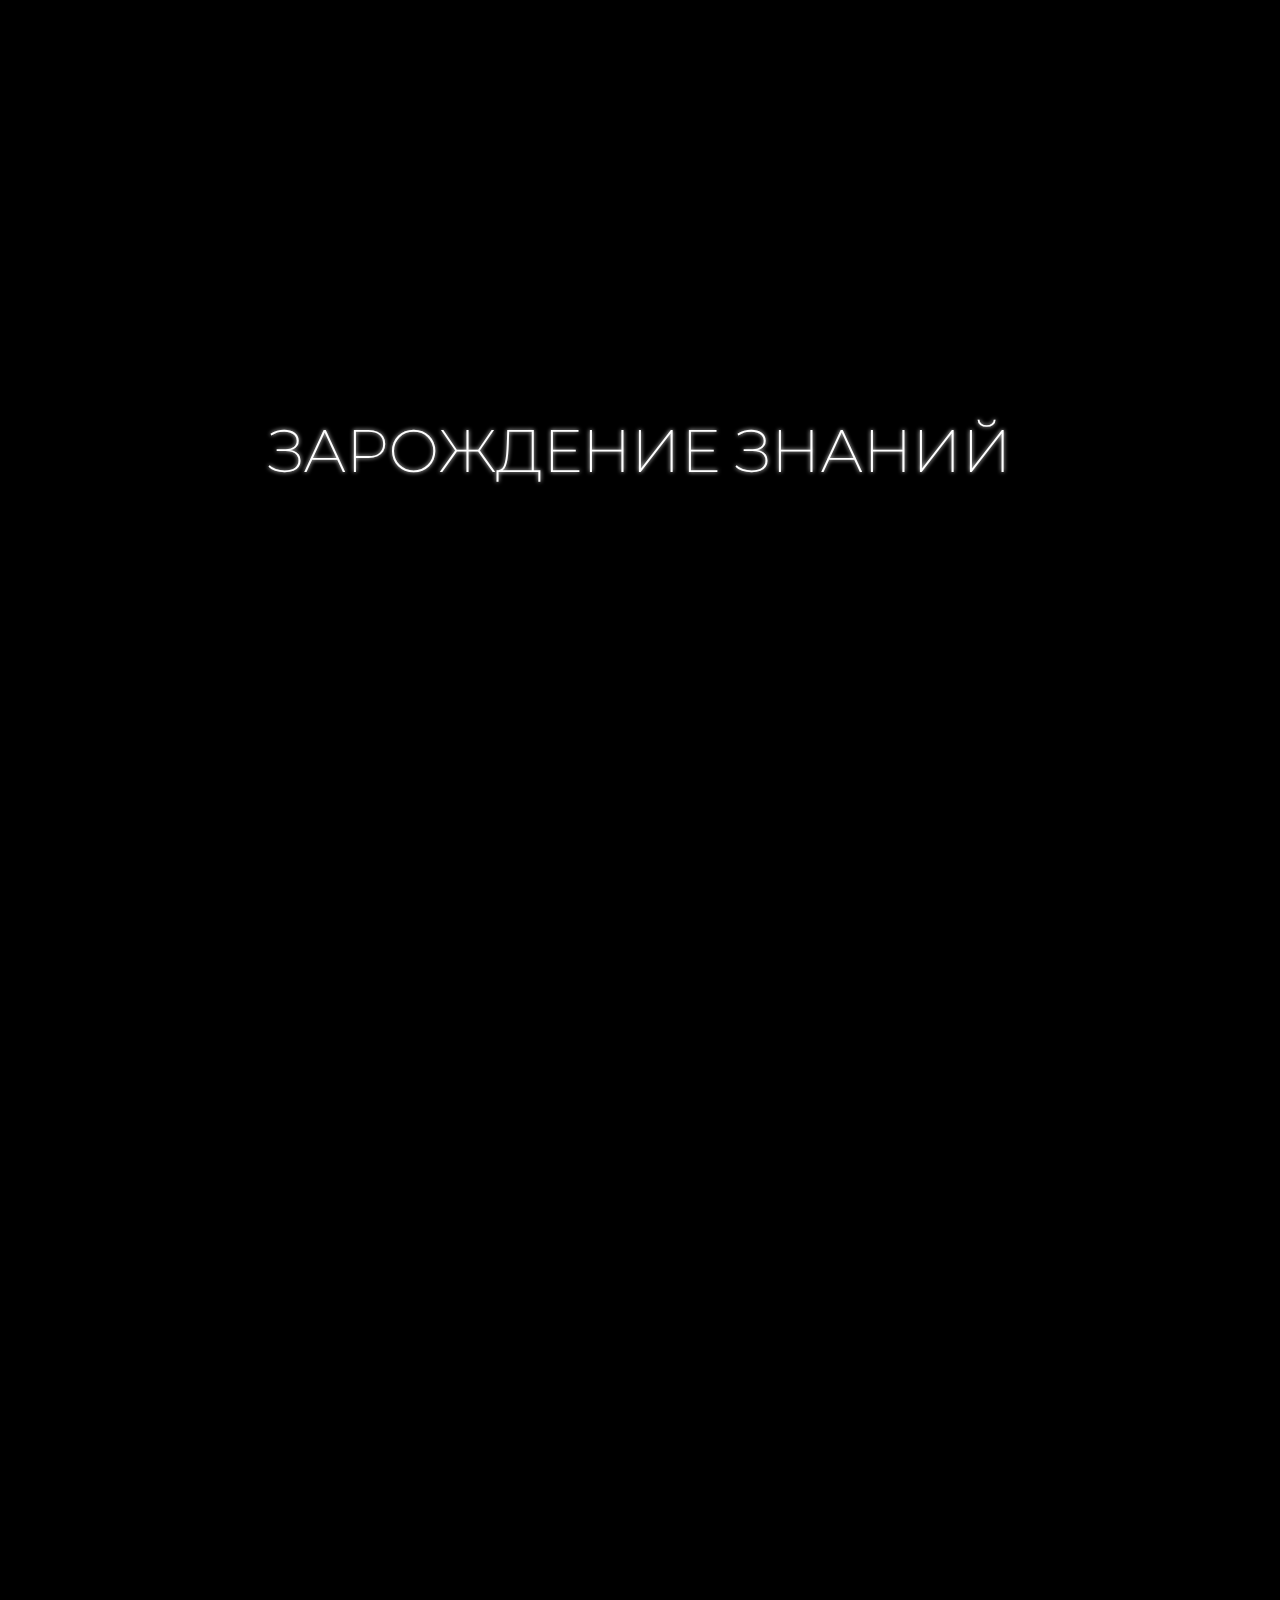
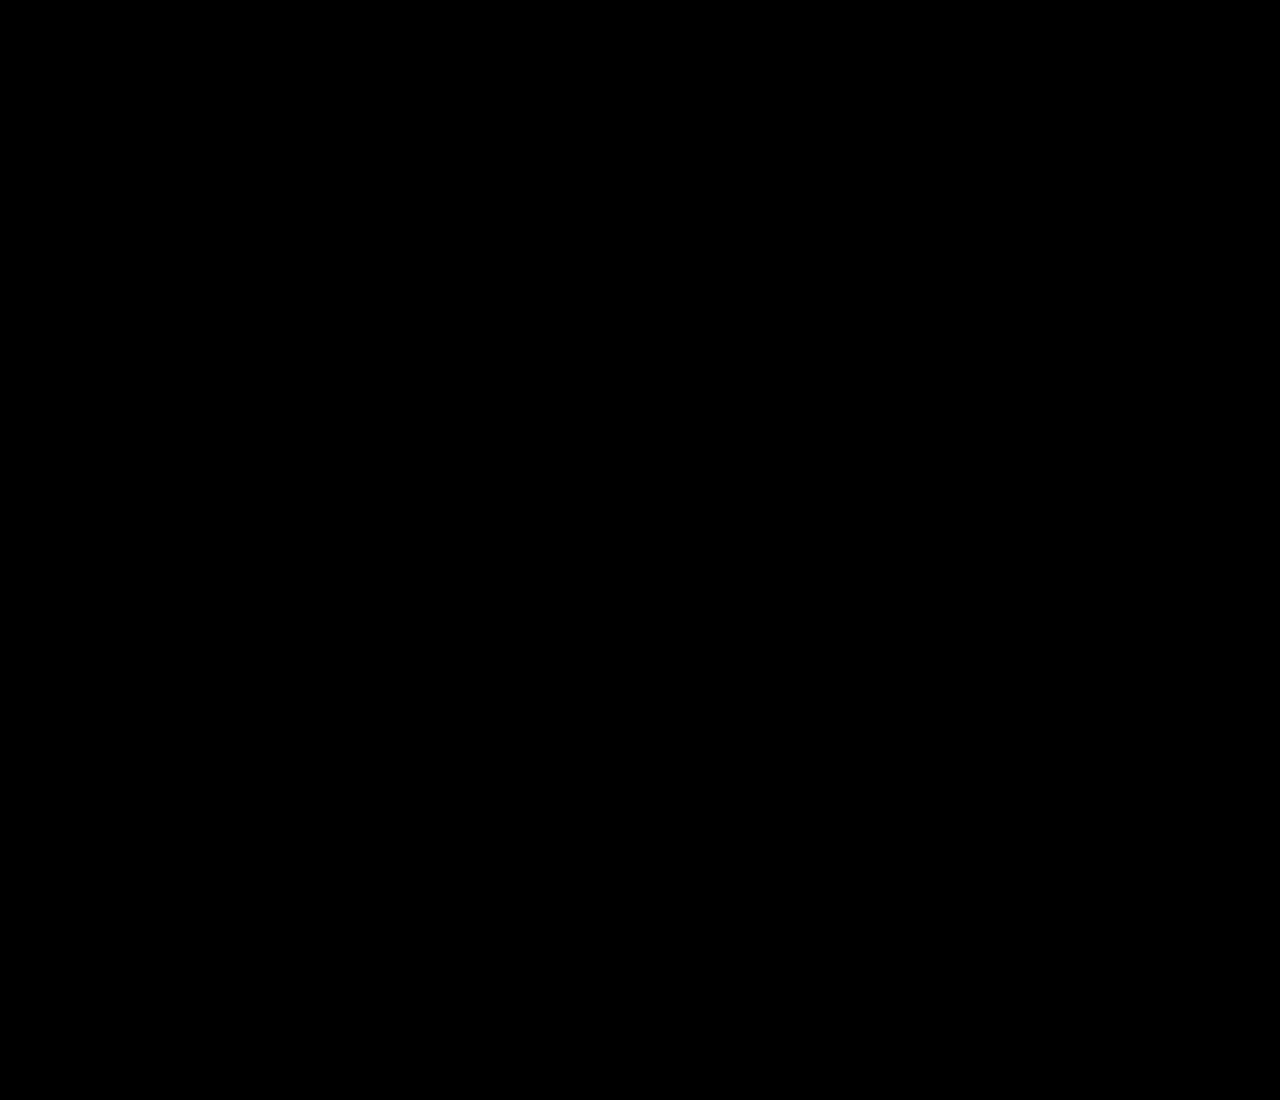
==== commit 535dc258: "update" ====
--- a/index.html
+++ b/index.html
@@ -1 +1 @@
-<!DOCTYPE html><html lang="ru"><head><meta charset="utf-8"><title>Главная</title><meta name="viewport" content="width=device-width,initial-scale=1,shrink-to-fit=no"><meta name="description" content=""><meta name="keywords" content=""><meta name="format-detection" content="telephone=no"><link rel="stylesheet" href="https://fonts.googleapis.com/css?family=Montserrat:200,300"><link rel="stylesheet" href="css/application.css"><link rel="apple-touch-icon" sizes="180x180" href="static/apple-touch-icon.png"><link rel="icon" type="image/png" sizes="32x32" href="static/favicon-32x32.png"><link rel="icon" type="image/png" sizes="16x16" href="static/favicon-16x16.png"><link rel="manifest" href="static/site.webmanifest"><link rel="mask-icon" href="static/safari-pinned-tab.svg" color="#ff951e"><meta name="msapplication-TileColor" content="#da532c"><meta name="theme-color" content="#dcd9d9"></head><body><main><div class="main-page"><div class="main-page__about-competition"><div class="container"><article class="main-page__about-competition-card"><h2 class="main-page__section-title">Конкурс</h2><div class="main-page__about-competition-authors"><div class="main-page__author"><div class="main-page__author-pic"><img src="img/topor.png" alt="Гарри Топор" loading="lazy"></div><p class="main-page__author-name">Гарри Топор</p></div><div class="main-page__author"><div class="main-page__author-pic"><img src="img/volchok.png" alt="Василий Волчок" loading="lazy"></div><p class="main-page__author-name">Василий Волчок</p></div><div class="main-page__author"><div class="main-page__author-pic"><img src="img/hoffman.png" alt="Ксения Хоффман" loading="lazy"></div><p class="main-page__author-name">Ксения Хоффман</p></div><div class="main-page__author"><div class="main-page__author-pic"><img src="img/suhov.png" alt="Сергей Сухов" loading="lazy"></div><p class="main-page__author-name">Сергей Сухов</p></div></div><p class="main-page__about-competition-lead">Для образовательного марафона мы отобрали четырёх популярных блогеров и сделали их менторами в своём направлении. Начиная с 10 июня, на протяжении двух недель блогеры проводят онлайн-интенсивы — мастер-классы в своих направлениях с последующими домашними заданиями. Задания публикуются ежедневно в течение первых 5 дней.<br><br>Основная борьба за главные призы — интенсивы от Британской Школы Дизайна — происходит в социальных сетях: участники проекта публикуют домашние задания на личных страничках. Участники должны расшарить свои работы в социальных сетях с указанными ниже хэштегами. Ну, а каждый 10-ый участник, опубликовавший свою работу получает приз — ящик энергетика Genesis.<br><br>Лучшие работы определяют популярные блогеры и эксперты проекта.</p></article><article class="main-page__about-competition-card"><h2 class="main-page__section-title">Уникальные призы</h2><div class="main-page__about-competition-prizes"><div class="main-page__prize"><div class="main-page__prize-pic main-page__prize-pic_purple"><img src="img/Genesis_purple_50_pack.png" alt="Genesis purple 50 pack"></div><span class="main-page__prize-description">Продукция бренда Genesis</span></div><div class="main-page__prize"><div class="main-page__prize-pic"><svg class="icon icon-britishdesign" role="img"><use xlink:href="img/svg/symbol/svg/sprite.symbol.svg#britishdesign"></use></svg></div><span class="main-page__prize-description">Четыре интенсива от Британской Школы Дизайна, которые вручаются победителю по каждому направлению. Победителя определят наши эксперты и блогеры.</span></div></div><p class="main-page__about-competition-lead">Механика конкурса очень проста — для вас мы разработали два варианта призов. Чтобы получить каждый из них вам нужно будет выполнить несколько несложных заданий:<br><br>1. Просто делитесь своими работами в социальных сетях с указанными ниже хэштегами. Каждый десятый человек, принявший участие в этом конкурсе, получит целый ящик энергетика Genesis. Спешите, количество подарков ограничено!<br>2. Чтобы выиграть интенсив от Британской Школе Дизайна , вам нужно поделиться своими графическими (???) работами в Instagram, Facebook, Vkontakte со следующими хэштегами на выбор: #GenesisSkillChalenge #GenesisChalenge #КонкурсGenesis #СоздавайсGenesis #МарафонGenesis. Чем больше работ ты опубликуешь, тем больше у тебя будет шансов на победу.</p></article></div></div><div class="main-page__tasks"><div class="container"><h2 class="main-page__section-title">Творческие задания</h2><section class="tabs" aria-label="Переключатель разделов"><button class="tabs__tab active">Все</button> <button class="tabs__tab">Музыка</button> <button class="tabs__tab">Фотография</button> <button class="tabs__tab">Дизайн одежды</button> <button class="tabs__tab">Копирайтинг</button></section></div></div><div class="main-page__task" style="background-image: url(&quot;img/main-task-orange.png&quot;)"><div class="container"><div class="main-page__task-grid"><h3 class="main-page__section-title">Музыка</h3><article class="author-card" aria-label=""><div class="author-card__pic"><img src="img/topor.png" alt="Гарри Топор" loading="lazy"></div><div class="author-card__name"><p>Гарри Топор</p><span>Музыкант / репер</span></div><p class="author-card__text">Гарри Топор — один из главных представителей питерского рэп-андерграунда, известный своей эмоциональной и агрессивной читкой. Гарри Топор рубит правду сплеча, в текстах всегда оставаясь честным со своей аудиторией. Неоднократный победитель главного рэп-баттла страны — Vesus.</p></article><div class="main-page__task-media"></div><div class="main-page__task-list"><div class="task-card"><a href="task.html">Нарисовать космического носорога</a><div class="task-card__col"><span class="task-card__order">Задание 1</span><span class="task-card__date">11 июня</span></div><div class="task-card__col"><div class="task-card__title">Нарисовать космического носорога</div><div class="task-card__duration"><svg class="icon icon-clock" role="img"><use xlink:href="img/svg/symbol/svg/sprite.symbol.svg#clock"></use></svg><span>15 мин</span></div></div></div><div class="task-card"><a href="task.html">Нарисовать космического носорога</a><div class="task-card__col"><span class="task-card__order">Задание 1</span><span class="task-card__date">11 июня</span></div><div class="task-card__col"><div class="task-card__title">Нарисовать космического носорога</div><div class="task-card__duration"><svg class="icon icon-clock" role="img"><use xlink:href="img/svg/symbol/svg/sprite.symbol.svg#clock"></use></svg><span>15 мин</span></div></div></div><div class="task-card"><a href="task.html">Нарисовать космического носорога</a><div class="task-card__col"><span class="task-card__order">Задание 1</span><span class="task-card__date">11 июня</span></div><div class="task-card__col"><div class="task-card__title">Нарисовать космического носорога</div><div class="task-card__duration"><svg class="icon icon-clock" role="img"><use xlink:href="img/svg/symbol/svg/sprite.symbol.svg#clock"></use></svg><span>15 мин</span></div></div></div><div class="task-card"><a href="task.html">Нарисовать космического носорога</a><div class="task-card__col"><span class="task-card__order">Задание 1</span><span class="task-card__date">11 июня</span></div><div class="task-card__col"><div class="task-card__title">Нарисовать космического носорога</div><div class="task-card__duration"><svg class="icon icon-clock" role="img"><use xlink:href="img/svg/symbol/svg/sprite.symbol.svg#clock"></use></svg><span>15 мин</span></div></div></div><div class="task-card"><a href="task.html">Нарисовать космического носорога</a><div class="task-card__col"><span class="task-card__order">Задание 1</span><span class="task-card__date">11 июня</span></div><div class="task-card__col"><div class="task-card__title">Нарисовать космического носорога</div><div class="task-card__duration"><svg class="icon icon-clock" role="img"><use xlink:href="img/svg/symbol/svg/sprite.symbol.svg#clock"></use></svg><span>15 мин</span></div></div></div></div></div></div></div><div class="main-page__task" style="background-image: url(&quot;img/main-task-orange.png&quot;)"><div class="container"><div class="main-page__task-grid"><h3 class="main-page__section-title">Музыка</h3><article class="author-card" aria-label=""><div class="author-card__pic"><img src="img/topor.png" alt="Гарри Топор" loading="lazy"></div><div class="author-card__name"><p>Гарри Топор</p><span>Музыкант / репер</span></div><p class="author-card__text">Гарри Топор — один из главных представителей питерского рэп-андерграунда, известный своей эмоциональной и агрессивной читкой. Гарри Топор рубит правду сплеча, в текстах всегда оставаясь честным со своей аудиторией. Неоднократный победитель главного рэп-баттла страны — Vesus.</p></article><div class="main-page__task-media"></div><div class="main-page__task-list"><div class="task-card"><a href="task.html">Нарисовать космического носорога</a><div class="task-card__col"><span class="task-card__order">Задание 1</span><span class="task-card__date">11 июня</span></div><div class="task-card__col"><div class="task-card__title">Нарисовать космического носорога</div><div class="task-card__duration"><svg class="icon icon-clock" role="img"><use xlink:href="img/svg/symbol/svg/sprite.symbol.svg#clock"></use></svg><span>15 мин</span></div></div></div><div class="task-card"><a href="task.html">Нарисовать космического носорога</a><div class="task-card__col"><span class="task-card__order">Задание 1</span><span class="task-card__date">11 июня</span></div><div class="task-card__col"><div class="task-card__title">Нарисовать космического носорога</div><div class="task-card__duration"><svg class="icon icon-clock" role="img"><use xlink:href="img/svg/symbol/svg/sprite.symbol.svg#clock"></use></svg><span>15 мин</span></div></div></div><div class="task-card"><a href="task.html">Нарисовать космического носорога</a><div class="task-card__col"><span class="task-card__order">Задание 1</span><span class="task-card__date">11 июня</span></div><div class="task-card__col"><div class="task-card__title">Нарисовать космического носорога</div><div class="task-card__duration"><svg class="icon icon-clock" role="img"><use xlink:href="img/svg/symbol/svg/sprite.symbol.svg#clock"></use></svg><span>15 мин</span></div></div></div><div class="task-card"><a href="task.html">Нарисовать космического носорога</a><div class="task-card__col"><span class="task-card__order">Задание 1</span><span class="task-card__date">11 июня</span></div><div class="task-card__col"><div class="task-card__title">Нарисовать космического носорога</div><div class="task-card__duration"><svg class="icon icon-clock" role="img"><use xlink:href="img/svg/symbol/svg/sprite.symbol.svg#clock"></use></svg><span>15 мин</span></div></div></div><div class="task-card"><a href="task.html">Нарисовать космического носорога</a><div class="task-card__col"><span class="task-card__order">Задание 1</span><span class="task-card__date">11 июня</span></div><div class="task-card__col"><div class="task-card__title">Нарисовать космического носорога</div><div class="task-card__duration"><svg class="icon icon-clock" role="img"><use xlink:href="img/svg/symbol/svg/sprite.symbol.svg#clock"></use></svg><span>15 мин</span></div></div></div></div></div></div></div><div class="main-page__task" style="background-image: url(&quot;img/main-task-orange.png&quot;)"><div class="container"><div class="main-page__task-grid"><h3 class="main-page__section-title">Музыка</h3><article class="author-card" aria-label=""><div class="author-card__pic"><img src="img/topor.png" alt="Гарри Топор" loading="lazy"></div><div class="author-card__name"><p>Гарри Топор</p><span>Музыкант / репер</span></div><p class="author-card__text">Гарри Топор — один из главных представителей питерского рэп-андерграунда, известный своей эмоциональной и агрессивной читкой. Гарри Топор рубит правду сплеча, в текстах всегда оставаясь честным со своей аудиторией. Неоднократный победитель главного рэп-баттла страны — Vesus.</p></article><div class="main-page__task-media"></div><div class="main-page__task-list"><div class="task-card"><a href="task.html">Нарисовать космического носорога</a><div class="task-card__col"><span class="task-card__order">Задание 1</span><span class="task-card__date">11 июня</span></div><div class="task-card__col"><div class="task-card__title">Нарисовать космического носорога</div><div class="task-card__duration"><svg class="icon icon-clock" role="img"><use xlink:href="img/svg/symbol/svg/sprite.symbol.svg#clock"></use></svg><span>15 мин</span></div></div></div><div class="task-card"><a href="task.html">Нарисовать космического носорога</a><div class="task-card__col"><span class="task-card__order">Задание 1</span><span class="task-card__date">11 июня</span></div><div class="task-card__col"><div class="task-card__title">Нарисовать космического носорога</div><div class="task-card__duration"><svg class="icon icon-clock" role="img"><use xlink:href="img/svg/symbol/svg/sprite.symbol.svg#clock"></use></svg><span>15 мин</span></div></div></div><div class="task-card"><a href="task.html">Нарисовать космического носорога</a><div class="task-card__col"><span class="task-card__order">Задание 1</span><span class="task-card__date">11 июня</span></div><div class="task-card__col"><div class="task-card__title">Нарисовать космического носорога</div><div class="task-card__duration"><svg class="icon icon-clock" role="img"><use xlink:href="img/svg/symbol/svg/sprite.symbol.svg#clock"></use></svg><span>15 мин</span></div></div></div><div class="task-card"><a href="task.html">Нарисовать космического носорога</a><div class="task-card__col"><span class="task-card__order">Задание 1</span><span class="task-card__date">11 июня</span></div><div class="task-card__col"><div class="task-card__title">Нарисовать космического носорога</div><div class="task-card__duration"><svg class="icon icon-clock" role="img"><use xlink:href="img/svg/symbol/svg/sprite.symbol.svg#clock"></use></svg><span>15 мин</span></div></div></div><div class="task-card"><a href="task.html">Нарисовать космического носорога</a><div class="task-card__col"><span class="task-card__order">Задание 1</span><span class="task-card__date">11 июня</span></div><div class="task-card__col"><div class="task-card__title">Нарисовать космического носорога</div><div class="task-card__duration"><svg class="icon icon-clock" role="img"><use xlink:href="img/svg/symbol/svg/sprite.symbol.svg#clock"></use></svg><span>15 мин</span></div></div></div></div></div></div></div></div></main><script src="js/app.js"></script></body></html>+<!DOCTYPE html><html lang="ru"><head><meta charset="utf-8"><title>Главная</title><meta name="viewport" content="width=device-width,initial-scale=1,shrink-to-fit=no"><meta name="description" content=""><meta name="keywords" content=""><meta name="format-detection" content="telephone=no"><link rel="stylesheet" href="https://fonts.googleapis.com/css?family=Montserrat:200,300"><link rel="stylesheet" href="css/application.css"><link rel="apple-touch-icon" sizes="180x180" href="static/apple-touch-icon.png"><link rel="icon" type="image/png" sizes="32x32" href="static/favicon-32x32.png"><link rel="icon" type="image/png" sizes="16x16" href="static/favicon-16x16.png"><link rel="manifest" href="static/site.webmanifest"><link rel="mask-icon" href="static/safari-pinned-tab.svg" color="#ff951e"><meta name="msapplication-TileColor" content="#da532c"><meta name="theme-color" content="#dcd9d9"></head><body><main><div class="main-page js-fullpage-wrapper"><div class="section"><h1 class="main-page__main-title">Зарождение знаний</h1></div><div class="section"><div class="main-page__about-competition"><div class="container"><article class="main-page__about-competition-card"><h2 class="main-page__section-title">Конкурс</h2><div class="main-page__about-competition-authors"><div class="main-page__author"><div class="main-page__author-pic"><img src="img/topor.png" alt="Гарри Топор" loading="lazy"></div><p class="main-page__author-name">Гарри Топор</p></div><div class="main-page__author"><div class="main-page__author-pic"><img src="img/volchok.png" alt="Василий Волчок" loading="lazy"></div><p class="main-page__author-name">Василий Волчок</p></div><div class="main-page__author"><div class="main-page__author-pic"><img src="img/hoffman.png" alt="Ксения Хоффман" loading="lazy"></div><p class="main-page__author-name">Ксения Хоффман</p></div><div class="main-page__author"><div class="main-page__author-pic"><img src="img/suhov.png" alt="Сергей Сухов" loading="lazy"></div><p class="main-page__author-name">Сергей Сухов</p></div></div><p class="main-page__about-competition-lead">Для образовательного марафона мы отобрали четырёх популярных блогеров и сделали их менторами в своём направлении. Начиная с 10 июня, на протяжении двух недель блогеры проводят онлайн-интенсивы — мастер-классы в своих направлениях с последующими домашними заданиями. Задания публикуются ежедневно в течение первых 5 дней.<br><br>Основная борьба за главные призы — интенсивы от Британской Школы Дизайна — происходит в социальных сетях: участники проекта публикуют домашние задания на личных страничках. Участники должны расшарить свои работы в социальных сетях с указанными ниже хэштегами. Ну, а каждый 10-ый участник, опубликовавший свою работу получает приз — ящик энергетика Genesis.<br><br>Лучшие работы определяют популярные блогеры и эксперты проекта.</p></article><article class="main-page__about-competition-card"><h2 class="main-page__section-title">Уникальные призы</h2><div class="main-page__about-competition-prizes"><div class="main-page__prize"><div class="main-page__prize-pic main-page__prize-pic_purple"><img src="img/Genesis_purple_50_pack.png" alt="Genesis purple 50 pack"></div><span class="main-page__prize-description">Продукция бренда Genesis</span></div><div class="main-page__prize"><div class="main-page__prize-pic"><svg class="icon icon-britishdesign" role="img"><use xlink:href="img/svg/symbol/svg/sprite.symbol.svg#britishdesign"></use></svg></div><span class="main-page__prize-description">Четыре интенсива от Британской Школы Дизайна, которые вручаются победителю по каждому направлению. Победителя определят наши эксперты и блогеры.</span></div></div><p class="main-page__about-competition-lead">Механика конкурса очень проста — для вас мы разработали два варианта призов. Чтобы получить каждый из них вам нужно будет выполнить несколько несложных заданий:<br><br>1. Просто делитесь своими работами в социальных сетях с указанными ниже хэштегами. Каждый десятый человек, принявший участие в этом конкурсе, получит целый ящик энергетика Genesis. Спешите, количество подарков ограничено!<br>2. Чтобы выиграть интенсив от Британской Школе Дизайна , вам нужно поделиться своими графическими (???) работами в Instagram, Facebook, Vkontakte со следующими хэштегами на выбор: #GenesisSkillChalenge #GenesisChalenge #КонкурсGenesis #СоздавайсGenesis #МарафонGenesis. Чем больше работ ты опубликуешь, тем больше у тебя будет шансов на победу.</p></article></div></div></div><div class="section"><div class="main-page__tasks"><div class="container"><h2 class="main-page__section-title">Творческие задания</h2><section class="tabs js-tabs" aria-label="Переключатель разделов"><button class="tabs__tab active js-tab" data-section="">Все</button> <button class="tabs__tab js-tab" data-section="1">Музыка</button> <button class="tabs__tab js-tab" data-section="2">Фотография</button> <button class="tabs__tab js-tab" data-section="3">Дизайн одежды</button> <button class="tabs__tab js-tab" data-section="4">Копирайтинг</button></section></div></div><div class="main-page__task js-tabs-target" data-section="1" style="background-image: url(&quot;img/main-task-orange.png&quot;)"><div class="container"><div class="main-page__task-grid"><h3 class="main-page__section-title">Музыка</h3><p class="main-page__section-subtitle">Неделя #1</p><article class="author-card" aria-label=""><div class="author-card__pic"><img src="img/topor.png" alt="Гарри Топор" loading="lazy"></div><div class="author-card__name"><p>Гарри Топор</p><span>Музыкант / репер</span></div><p class="author-card__text">Гарри Топор — один из главных представителей питерского рэп-андерграунда, известный своей эмоциональной и агрессивной читкой. Гарри Топор рубит правду сплеча, в текстах всегда оставаясь честным со своей аудиторией. Неоднократный победитель главного рэп-баттла страны — Vesus.</p></article><div class="main-page__task-media"><div class="video-preview js-embed-video" data-videoid="cKlivtp7lCU"><img src="img/topor-video-preview.png" alt="Гарри Топор" loading="lazy"><span class="video-preview__title">Мастер-класс</span> <svg class="icon icon-play" role="img"><use xlink:href="img/svg/symbol/svg/sprite.symbol.svg#play"></use></svg><p class="video-preview__description">Как создавать правильные биты</p></div></div><div class="main-page__task-list"><div class="task-card"><a href="task.html">Нарисовать космического носорога</a><div class="task-card__col"><span class="task-card__order">Задание 1</span><span class="task-card__date">11 июня</span></div><div class="task-card__col"><div class="task-card__title">Нарисовать космического носорога</div><div class="task-card__duration"><svg class="icon icon-clock" role="img"><use xlink:href="img/svg/symbol/svg/sprite.symbol.svg#clock"></use></svg><span>15 мин</span></div></div></div><div class="task-card"><a href="task.html">Нарисовать космического носорога</a><div class="task-card__col"><span class="task-card__order">Задание 1</span><span class="task-card__date">11 июня</span></div><div class="task-card__col"><div class="task-card__title">Нарисовать космического носорога</div><div class="task-card__duration"><svg class="icon icon-clock" role="img"><use xlink:href="img/svg/symbol/svg/sprite.symbol.svg#clock"></use></svg><span>15 мин</span></div></div></div><div class="task-card"><a href="task.html">Нарисовать космического носорога</a><div class="task-card__col"><span class="task-card__order">Задание 1</span><span class="task-card__date">11 июня</span></div><div class="task-card__col"><div class="task-card__title">Нарисовать космического носорога</div><div class="task-card__duration"><svg class="icon icon-clock" role="img"><use xlink:href="img/svg/symbol/svg/sprite.symbol.svg#clock"></use></svg><span>15 мин</span></div></div></div><div class="task-card"><a href="task.html">Нарисовать космического носорога</a><div class="task-card__col"><span class="task-card__order">Задание 1</span><span class="task-card__date">11 июня</span></div><div class="task-card__col"><div class="task-card__title">Нарисовать космического носорога</div><div class="task-card__duration"><svg class="icon icon-clock" role="img"><use xlink:href="img/svg/symbol/svg/sprite.symbol.svg#clock"></use></svg><span>15 мин</span></div></div></div><div class="task-card"><a href="task.html">Нарисовать космического носорога</a><div class="task-card__col"><span class="task-card__order">Задание 1</span><span class="task-card__date">11 июня</span></div><div class="task-card__col"><div class="task-card__title">Нарисовать космического носорога</div><div class="task-card__duration"><svg class="icon icon-clock" role="img"><use xlink:href="img/svg/symbol/svg/sprite.symbol.svg#clock"></use></svg><span>15 мин</span></div></div></div></div></div></div></div><div class="main-page__task js-tabs-target" data-section="2" style="background-image: url(&quot;img/main-task-orange.png&quot;)"><div class="container"><div class="main-page__task-grid"><h3 class="main-page__section-title">Фотография</h3><p class="main-page__section-subtitle">Неделя #1</p><article class="author-card" aria-label=""><div class="author-card__pic"><img src="img/topor.png" alt="Гарри Топор" loading="lazy"></div><div class="author-card__name"><p>Гарри Топор</p><span>Музыкант / репер</span></div><p class="author-card__text">Гарри Топор — один из главных представителей питерского рэп-андерграунда, известный своей эмоциональной и агрессивной читкой. Гарри Топор рубит правду сплеча, в текстах всегда оставаясь честным со своей аудиторией. Неоднократный победитель главного рэп-баттла страны — Vesus.</p></article><div class="main-page__task-media"><div class="video-preview js-embed-video" data-videoid="cKlivtp7lCU"><img src="img/topor-video-preview.png" alt="Гарри Топор" loading="lazy"><span class="video-preview__title">Мастер-класс</span> <svg class="icon icon-play" role="img"><use xlink:href="img/svg/symbol/svg/sprite.symbol.svg#play"></use></svg><p class="video-preview__description">Как создавать правильные биты</p></div></div><div class="main-page__task-list"><div class="task-card"><a href="task.html">Нарисовать космического носорога</a><div class="task-card__col"><span class="task-card__order">Задание 1</span><span class="task-card__date">11 июня</span></div><div class="task-card__col"><div class="task-card__title">Нарисовать космического носорога</div><div class="task-card__duration"><svg class="icon icon-clock" role="img"><use xlink:href="img/svg/symbol/svg/sprite.symbol.svg#clock"></use></svg><span>15 мин</span></div></div></div><div class="task-card"><a href="task.html">Нарисовать космического носорога</a><div class="task-card__col"><span class="task-card__order">Задание 1</span><span class="task-card__date">11 июня</span></div><div class="task-card__col"><div class="task-card__title">Нарисовать космического носорога</div><div class="task-card__duration"><svg class="icon icon-clock" role="img"><use xlink:href="img/svg/symbol/svg/sprite.symbol.svg#clock"></use></svg><span>15 мин</span></div></div></div><div class="task-card"><a href="task.html">Нарисовать космического носорога</a><div class="task-card__col"><span class="task-card__order">Задание 1</span><span class="task-card__date">11 июня</span></div><div class="task-card__col"><div class="task-card__title">Нарисовать космического носорога</div><div class="task-card__duration"><svg class="icon icon-clock" role="img"><use xlink:href="img/svg/symbol/svg/sprite.symbol.svg#clock"></use></svg><span>15 мин</span></div></div></div><div class="task-card"><a href="task.html">Нарисовать космического носорога</a><div class="task-card__col"><span class="task-card__order">Задание 1</span><span class="task-card__date">11 июня</span></div><div class="task-card__col"><div class="task-card__title">Нарисовать космического носорога</div><div class="task-card__duration"><svg class="icon icon-clock" role="img"><use xlink:href="img/svg/symbol/svg/sprite.symbol.svg#clock"></use></svg><span>15 мин</span></div></div></div><div class="task-card"><a href="task.html">Нарисовать космического носорога</a><div class="task-card__col"><span class="task-card__order">Задание 1</span><span class="task-card__date">11 июня</span></div><div class="task-card__col"><div class="task-card__title">Нарисовать космического носорога</div><div class="task-card__duration"><svg class="icon icon-clock" role="img"><use xlink:href="img/svg/symbol/svg/sprite.symbol.svg#clock"></use></svg><span>15 мин</span></div></div></div></div></div></div></div><div class="main-page__task js-tabs-target" data-section="3" style="background-image: url(&quot;img/main-task-orange.png&quot;)"><div class="container"><div class="main-page__task-grid"><h3 class="main-page__section-title">Дизайн одежды</h3><p class="main-page__section-subtitle">Неделя #1</p><article class="author-card" aria-label=""><div class="author-card__pic"><img src="img/topor.png" alt="Гарри Топор" loading="lazy"></div><div class="author-card__name"><p>Гарри Топор</p><span>Музыкант / репер</span></div><p class="author-card__text">Гарри Топор — один из главных представителей питерского рэп-андерграунда, известный своей эмоциональной и агрессивной читкой. Гарри Топор рубит правду сплеча, в текстах всегда оставаясь честным со своей аудиторией. Неоднократный победитель главного рэп-баттла страны — Vesus.</p></article><div class="main-page__task-media"><div class="video-preview js-embed-video" data-videoid="cKlivtp7lCU"><img src="img/topor-video-preview.png" alt="Гарри Топор" loading="lazy"><span class="video-preview__title">Мастер-класс</span> <svg class="icon icon-play" role="img"><use xlink:href="img/svg/symbol/svg/sprite.symbol.svg#play"></use></svg><p class="video-preview__description">Как создавать правильные биты</p></div></div><div class="main-page__task-list"><div class="task-card"><a href="task.html">Нарисовать космического носорога</a><div class="task-card__col"><span class="task-card__order">Задание 1</span><span class="task-card__date">11 июня</span></div><div class="task-card__col"><div class="task-card__title">Нарисовать космического носорога</div><div class="task-card__duration"><svg class="icon icon-clock" role="img"><use xlink:href="img/svg/symbol/svg/sprite.symbol.svg#clock"></use></svg><span>15 мин</span></div></div></div><div class="task-card"><a href="task.html">Нарисовать космического носорога</a><div class="task-card__col"><span class="task-card__order">Задание 1</span><span class="task-card__date">11 июня</span></div><div class="task-card__col"><div class="task-card__title">Нарисовать космического носорога</div><div class="task-card__duration"><svg class="icon icon-clock" role="img"><use xlink:href="img/svg/symbol/svg/sprite.symbol.svg#clock"></use></svg><span>15 мин</span></div></div></div><div class="task-card"><a href="task.html">Нарисовать космического носорога</a><div class="task-card__col"><span class="task-card__order">Задание 1</span><span class="task-card__date">11 июня</span></div><div class="task-card__col"><div class="task-card__title">Нарисовать космического носорога</div><div class="task-card__duration"><svg class="icon icon-clock" role="img"><use xlink:href="img/svg/symbol/svg/sprite.symbol.svg#clock"></use></svg><span>15 мин</span></div></div></div><div class="task-card"><a href="task.html">Нарисовать космического носорога</a><div class="task-card__col"><span class="task-card__order">Задание 1</span><span class="task-card__date">11 июня</span></div><div class="task-card__col"><div class="task-card__title">Нарисовать космического носорога</div><div class="task-card__duration"><svg class="icon icon-clock" role="img"><use xlink:href="img/svg/symbol/svg/sprite.symbol.svg#clock"></use></svg><span>15 мин</span></div></div></div><div class="task-card"><a href="task.html">Нарисовать космического носорога</a><div class="task-card__col"><span class="task-card__order">Задание 1</span><span class="task-card__date">11 июня</span></div><div class="task-card__col"><div class="task-card__title">Нарисовать космического носорога</div><div class="task-card__duration"><svg class="icon icon-clock" role="img"><use xlink:href="img/svg/symbol/svg/sprite.symbol.svg#clock"></use></svg><span>15 мин</span></div></div></div></div></div></div></div><div class="main-page__task js-tabs-target" data-section="4" style="background-image: url(&quot;img/main-task-orange.png&quot;)"><div class="container"><div class="main-page__task-grid"><h3 class="main-page__section-title">Копирайтинг</h3><p class="main-page__section-subtitle">Неделя #1</p><article class="author-card" aria-label=""><div class="author-card__pic"><img src="img/topor.png" alt="Гарри Топор" loading="lazy"></div><div class="author-card__name"><p>Гарри Топор</p><span>Музыкант / репер</span></div><p class="author-card__text">Гарри Топор — один из главных представителей питерского рэп-андерграунда, известный своей эмоциональной и агрессивной читкой. Гарри Топор рубит правду сплеча, в текстах всегда оставаясь честным со своей аудиторией. Неоднократный победитель главного рэп-баттла страны — Vesus.</p></article><div class="main-page__task-media"><div class="video-preview js-embed-video" data-videoid="cKlivtp7lCU"><img src="img/topor-video-preview.png" alt="Гарри Топор" loading="lazy"><span class="video-preview__title">Мастер-класс</span> <svg class="icon icon-play" role="img"><use xlink:href="img/svg/symbol/svg/sprite.symbol.svg#play"></use></svg><p class="video-preview__description">Как создавать правильные биты</p></div></div><div class="main-page__task-list"><div class="task-card"><a href="task.html">Нарисовать космического носорога</a><div class="task-card__col"><span class="task-card__order">Задание 1</span><span class="task-card__date">11 июня</span></div><div class="task-card__col"><div class="task-card__title">Нарисовать космического носорога</div><div class="task-card__duration"><svg class="icon icon-clock" role="img"><use xlink:href="img/svg/symbol/svg/sprite.symbol.svg#clock"></use></svg><span>15 мин</span></div></div></div><div class="task-card"><a href="task.html">Нарисовать космического носорога</a><div class="task-card__col"><span class="task-card__order">Задание 1</span><span class="task-card__date">11 июня</span></div><div class="task-card__col"><div class="task-card__title">Нарисовать космического носорога</div><div class="task-card__duration"><svg class="icon icon-clock" role="img"><use xlink:href="img/svg/symbol/svg/sprite.symbol.svg#clock"></use></svg><span>15 мин</span></div></div></div><div class="task-card"><a href="task.html">Нарисовать космического носорога</a><div class="task-card__col"><span class="task-card__order">Задание 1</span><span class="task-card__date">11 июня</span></div><div class="task-card__col"><div class="task-card__title">Нарисовать космического носорога</div><div class="task-card__duration"><svg class="icon icon-clock" role="img"><use xlink:href="img/svg/symbol/svg/sprite.symbol.svg#clock"></use></svg><span>15 мин</span></div></div></div><div class="task-card"><a href="task.html">Нарисовать космического носорога</a><div class="task-card__col"><span class="task-card__order">Задание 1</span><span class="task-card__date">11 июня</span></div><div class="task-card__col"><div class="task-card__title">Нарисовать космического носорога</div><div class="task-card__duration"><svg class="icon icon-clock" role="img"><use xlink:href="img/svg/symbol/svg/sprite.symbol.svg#clock"></use></svg><span>15 мин</span></div></div></div><div class="task-card"><a href="task.html">Нарисовать космического носорога</a><div class="task-card__col"><span class="task-card__order">Задание 1</span><span class="task-card__date">11 июня</span></div><div class="task-card__col"><div class="task-card__title">Нарисовать космического носорога</div><div class="task-card__duration"><svg class="icon icon-clock" role="img"><use xlink:href="img/svg/symbol/svg/sprite.symbol.svg#clock"></use></svg><span>15 мин</span></div></div></div></div></div></div></div></div></div></main><script src="js/app.js"></script></body></html>--- a/css/application.css
+++ b/css/application.css
@@ -1 +1,10 @@
-/*! normalize.css v8.0.1 | MIT License | github.com/necolas/normalize.css */html{line-height:1.15;-webkit-text-size-adjust:100%}body{margin:0}main{display:block}h1{font-size:2em;margin:0}hr{box-sizing:content-box;height:0;overflow:visible}pre{font-family:monospace,monospace;font-size:1em}a{background-color:transparent}abbr[title]{border-bottom:none;text-decoration:underline;-webkit-text-decoration:underline dotted;text-decoration:underline dotted}b,strong{font-weight:bolder}code,kbd,samp{font-family:monospace,monospace;font-size:1em}small{font-size:80%}sub,sup{font-size:75%;line-height:0;position:relative;vertical-align:baseline}sub{bottom:-.25em}sup{top:-.5em}img{border-style:none}button,input,optgroup,select,textarea{font-family:inherit;font-size:100%;line-height:1.15;margin:0}button,input{overflow:visible}button,select{text-transform:none}[type=button],[type=reset],[type=submit],button{-webkit-appearance:button}[type=button]::-moz-focus-inner,[type=reset]::-moz-focus-inner,[type=submit]::-moz-focus-inner,button::-moz-focus-inner{border-style:none;padding:0}[type=button]:-moz-focusring,[type=reset]:-moz-focusring,[type=submit]:-moz-focusring,button:-moz-focusring{outline:1px dotted ButtonText}fieldset{padding:.35em .75em .625em}legend{box-sizing:border-box;color:inherit;display:table;max-width:100%;padding:0;white-space:normal}progress{vertical-align:baseline}textarea{overflow:auto}[type=checkbox],[type=radio]{box-sizing:border-box;padding:0}[type=number]::-webkit-inner-spin-button,[type=number]::-webkit-outer-spin-button{height:auto}[type=search]{-webkit-appearance:textfield;outline-offset:-2px}[type=search]::-webkit-search-decoration{-webkit-appearance:none}::-webkit-file-upload-button{-webkit-appearance:button;font:inherit}details{display:block}summary{display:list-item}template{display:none}[hidden]{display:none}@font-face{font-family:MoscowSans;src:url(../fonts/Moscow_Sans.woff2) format("woff2"),url(../fonts/Moscow_Sans.woff) format("woff");font-style:normal;font-weight:300}*,::after,::before{margin:0;padding:0;box-sizing:border-box}html{font-size:62.5%;text-rendering:optimizeLegibility;-webkit-font-smoothing:antialiased;-moz-osx-font-smoothing:grayscale;scroll-behavior:smooth}html.mod_flexboxtweener{height:100%}body{position:relative;display:flex;flex-direction:column;min-height:100vh;min-width:320px;background:#000;color:#fff;font-family:-apple-system,BlinkMacSystemFont,"Segoe UI",Roboto,Oxygen,Ubuntu,Cantarell,"Fira Sans","Droid Sans","Helvetica Neue",sans-serif;font-weight:400}main{display:flex;flex-direction:column;flex:1}a{color:#369;transition:all .3s ease}button,input,select,textarea{-webkit-appearance:none;-moz-appearance:none;appearance:none;background:0 0;border:none;color:inherit;font-family:inherit}fieldset{margin:0;padding:0;border:none}select{border-radius:0}select::-ms-expand{display:none}textarea{resize:none}hr{border:none}iframe{border:none}img{max-width:100%}img[height],img[width]{max-width:none}figure{margin:0}ol,ul{list-style:none}small{font-size:1rem;line-height:1.5}svg{vertical-align:top;transition:all .3s ease}table{border-collapse:collapse;border-spacing:0}:disabled{cursor:not-allowed}.visually-hidden{position:absolute;clip:rect(0 0 0 0);width:1px;height:1px;margin:-1px}.no-overflow{height:100%;width:100%;overflow:hidden;position:fixed}.container{width:100%;margin-right:auto;margin-left:auto}@media all and (max-width:679px){.container{max-width:100%}}@media all and (min-width:680px){.container{max-width:680px}}@media all and (min-width:984px){.container{max-width:984px}}@media all and (min-width:1200px){.container{max-width:1224px}}@media all and (min-width:1440px){.container{max-width:1440px}}@media all and (max-width:679px){.container{padding-right:1.6rem;padding-left:1.6rem}}@media all and (min-width:680px){.container{padding-right:1.6rem;padding-left:1.6rem}}@media all and (min-width:984px){.container{padding-right:2rem;padding-left:2rem}}@media all and (min-width:1200px){.container{padding-right:3.2rem;padding-left:3.2rem}}@media all and (min-width:1440px){.container{padding-right:3.2rem;padding-left:3.2rem}}.button{display:inline-block;padding:.5rem 1.5rem;background:#666;color:#fff;text-align:center}a.button{text-decoration:none}.button:disabled{opacity:.2}.button.button--block{display:block;width:100%}.input>input{display:block;width:100%;padding:.5rem .75rem;border:1px solid #ccc}.input>input::-webkit-input-placeholder{color:#ccc}.input>input::-moz-placeholder{color:#ccc}.input>input:-ms-input-placeholder{color:#ccc}.input>input:-moz-placeholder{color:#ccc}.input>input:disabled{opacity:.2}.input.input--invalid>input{border-color:red}.select{position:relative}.select__tag{display:block;width:100%;padding:.5rem 2.5rem .5rem .75rem;border:1px solid #ccc}.select__tag+.select__arrow{width:0;height:0;position:absolute;top:50%;right:1rem;transform:translateY(-50%);display:block;pointer-events:none;border-top:.4rem solid #999;border-right:.4rem solid transparent;border-left:.4rem solid transparent}.select__tag:disabled{opacity:.2}.select.select--invalid>.select__tag{border-color:red}.textarea>textarea{display:block;width:100%;padding:.5rem .75rem;border:1px solid #ccc}.textarea>textarea::-webkit-input-placeholder{color:#ccc}.textarea>textarea::-moz-placeholder{color:#ccc}.textarea>textarea:-ms-input-placeholder{color:#ccc}.textarea>textarea:-moz-placeholder{color:#ccc}.textarea>textarea:disabled{opacity:.2}.textarea.textarea--invalid>textarea{border-color:red}.checkbox{width:2rem;height:2rem;position:relative;display:inline-block;vertical-align:top}.checkbox__tag{width:100%;height:100%;position:absolute;top:0;left:0;z-index:2;opacity:0}.checkbox__tag+.checkbox__box{position:absolute;top:0;right:0;bottom:0;left:0;z-index:1;background:#fff;border:1px solid #ccc}.checkbox__tag+.checkbox__box::after{width:0;height:0;position:absolute;top:50%;left:50%;transform:translate(-50%,-50%);background:#000;content:"";transition:all .3s ease}.checkbox__tag:checked+.checkbox__box::after{width:1rem;height:1rem}.checkbox__tag:disabled+.checkbox__box{opacity:.2}.checkbox.checkbox--invalid>.checkbox__tag+.checkbox__box{border-color:red}.radio{width:2rem;height:2rem;position:relative;display:inline-block;vertical-align:top}.radio__tag{width:100%;height:100%;position:absolute;top:0;left:0;z-index:2;opacity:0}.radio__tag+.radio__box{position:absolute;top:0;right:0;bottom:0;left:0;z-index:1;background:#fff;border:1px solid #ccc;border-radius:50%}.radio__tag+.radio__box::after{width:0;height:0;position:absolute;top:50%;left:50%;transform:translate(-50%,-50%);background:#000;border-radius:50%;content:"";transition:all .3s ease}.radio__tag:checked+.radio__box::after{width:1rem;height:1rem}.radio__tag:disabled+.radio__box{opacity:.2}.radio.radio--invalid .radio__tag+.radio__box{border-color:red}.label.label--checkbox{position:relative;display:inline-block;padding-left:3rem}.label.label--checkbox .checkbox{position:absolute;top:0;left:0}.label.label--radio{position:relative;display:inline-block;padding-left:3rem}.label.label--radio .radio{position:absolute;top:0;left:0}.main-page{font-family:MoscowSans,sans-serif;font-weight:300;font-size:4rem;line-height:6rem;color:#fff}.main-page__section-title{font-family:Montserrat,sans-serif;font-style:normal;font-weight:300;font-size:34px;line-height:40px;text-align:center;text-shadow:0 0 4px #fff}.main-page__about-competition{background:url(../img/about-competition-bg-desktop.png);background-size:cover;background-position:center;padding:5rem 0}.main-page__about-competition-card{width:100%;margin:0 auto;max-width:106rem;padding:5rem;background:rgba(0,0,0,.6)}.main-page__about-competition-card+.main-page__about-competition-card{margin-top:5.5rem}@media all and (max-width:680px){.main-page__about-competition-card{padding:2.4rem 1.6rem}}.main-page__about-competition-authors,.main-page__about-competition-prizes{display:grid;grid-auto-flow:column;align-content:center;align-items:center;justify-items:center;grid-template-columns:repeat(4,1fr);margin:4.5rem 0}@media all and (max-width:984px){.main-page__about-competition-authors,.main-page__about-competition-prizes{grid-auto-flow:dense;gap:2.4rem 1.6rem;grid-template-columns:repeat(2,1fr)}}.main-page__about-competition-prizes{grid-template-columns:repeat(2,1fr);align-items:start;margin:6rem 0 2rem}@media all and (max-width:680px){.main-page__about-competition-prizes{grid-template-columns:1fr}}.main-page__about-competition-lead{font-family:MoscowSans,sans-serif;font-style:normal;font-weight:300;font-size:16px;line-height:170%}.main-page__author{display:grid;grid-auto-flow:row;gap:.8rem;justify-items:center}.main-page__author-name{font-family:MoscowSans,sans-serif;font-style:normal;font-weight:300;font-size:16px;line-height:170%}.main-page__author-pic{width:12rem;height:12rem;border-radius:50%;overflow:hidden;pointer-events:none}.main-page__author-pic>img{width:100%;height:100%;-o-object-fit:cover;object-fit:cover;-o-object-position:center;object-position:center}.main-page__prize{display:grid;grid-auto-flow:row;gap:2.6rem;justify-items:center}@media all and (max-width:680px){.main-page__prize{gap:1.6rem}}.main-page__prize-pic{width:20rem;height:20rem;border:1px solid #fff;filter:drop-shadow(0 0 4px #fff);padding:2.2rem}.main-page__prize-pic_purple{border-color:#c227b9;filter:drop-shadow(0 0 4px #c227b9)}.main-page__prize-pic>img{width:100%;height:100%;-o-object-fit:contain;object-fit:contain}.main-page__prize-pic>.icon{filter:none;width:100%}.main-page__prize-description{font-family:MoscowSans,sans-serif;font-style:normal;font-weight:300;font-size:16px;line-height:19px;text-align:center;max-width:38.4rem}.main-page__task{background-size:cover;background-position:center}.main-page__task-grid{display:grid;grid-template-columns:43rem 1fr;grid-auto-rows:auto;grid-template-areas:'title title' 'author media' 'content content';gap:7.5rem 3.6rem;padding-bottom:17.2rem}.main-page__task-grid .main-page__section-title{grid-area:title}.main-page__task-grid .author-card{grid-area:author}.main-page__task-grid .main-page__task-media{grid-area:media}.main-page__task-grid .main-page__task-list{grid-area:content}.main-page__task-list{display:grid;grid-auto-flow:row;gap:2rem}.tabs{display:grid;grid-auto-flow:column;grid-auto-columns:-webkit-max-content;grid-auto-columns:max-content;gap:0 5.6rem;justify-content:center;padding:0 2.4rem;margin:1rem 0 10rem}@media all and (max-width:984px){.tabs{width:auto;justify-content:start;overflow-x:scroll;margin:1rem -1.6rem 10rem;gap:0 2.4rem;-ms-overflow-style:none;scrollbar-width:none}.tabs::-webkit-scrollbar{display:none}.tabs:after{content:'';display:block;width:.1px}}.tabs__tab{transition:all .3s ease;font-family:MoscowSans,sans-serif;font-style:normal;font-weight:300;font-size:16px;line-height:170%;border-bottom:1px solid transparent;padding-bottom:.8rem;filter:drop-shadow(0 0 0 transparent)}.tabs__tab.active{color:#00ad68;border-color:#00ad68;filter:drop-shadow(0 0 4px #00ad68)}.author-card{display:grid;grid-template-columns:12rem 1fr;grid-auto-rows:auto;grid-template-areas:"img name" "text text";gap:1rem 2.5rem}.author-card__pic{grid-area:img;width:12rem;height:12rem;border-radius:50%;overflow:hidden;pointer-events:none}.author-card__pic>img{width:100%;height:100%;-o-object-fit:cover;object-fit:cover;-o-object-position:center;object-position:center}.author-card__name{grid-area:name;align-self:center;display:grid;grid-auto-flow:row}.author-card__name>p{font-family:Montserrat,sans-serif;font-style:normal;font-weight:300;font-size:3.4rem;line-height:4rem;text-shadow:0 0 4px #fff;margin-bottom:.4rem}.author-card__name>span{font-family:MoscowSans,sans-serif;font-weight:300;font-size:16px;line-height:170%}.author-card__text{grid-area:text;font-family:MoscowSans,sans-serif;font-weight:300;font-size:16px;line-height:170%}.task-card{transition:background .3s ease;font-family:MoscowSans,sans-serif;font-weight:300;background:rgba(0,0,0,.4);display:grid;grid-auto-flow:column;grid-template-columns:18rem 1fr;gap:3.2rem;position:relative;padding:2rem 3.8rem}.task-card:hover{background:rgba(0,0,0,.8)}@media all and (max-width:680px){.task-card{grid-auto-flow:row;grid-template-columns:1fr}}.task-card a[href]{position:absolute;top:0;bottom:0;right:0;left:0;font-size:0;line-height:0}.task-card__col{display:grid;grid-auto-flow:row;justify-content:start;gap:1.6rem}.task-card__order{font-size:12px;line-height:15px;opacity:.4}.task-card__date{font-size:3.4rem;line-height:4rem;text-shadow:0 0 4px #fff}.task-card__title{font-size:20px;line-height:24px}.task-card__duration{display:inline-grid;grid-auto-flow:column;grid-auto-columns:-webkit-max-content;grid-auto-columns:max-content;gap:.6rem;align-items:center;font-size:12px;line-height:15px;opacity:.4}.task-card__duration .icon{width:1.4rem;height:1.4rem}+/*! normalize.css v8.0.1 | MIT License | github.com/necolas/normalize.css */html{line-height:1.15;-webkit-text-size-adjust:100%}body{margin:0}main{display:block}h1{font-size:2em;margin:0}hr{box-sizing:content-box;height:0;overflow:visible}pre{font-family:monospace,monospace;font-size:1em}a{background-color:transparent}abbr[title]{border-bottom:none;text-decoration:underline;-webkit-text-decoration:underline dotted;text-decoration:underline dotted}b,strong{font-weight:bolder}code,kbd,samp{font-family:monospace,monospace;font-size:1em}small{font-size:80%}sub,sup{font-size:75%;line-height:0;position:relative;vertical-align:baseline}sub{bottom:-.25em}sup{top:-.5em}img{border-style:none}button,input,optgroup,select,textarea{font-family:inherit;font-size:100%;line-height:1.15;margin:0}button,input{overflow:visible}button,select{text-transform:none}[type=button],[type=reset],[type=submit],button{-webkit-appearance:button}[type=button]::-moz-focus-inner,[type=reset]::-moz-focus-inner,[type=submit]::-moz-focus-inner,button::-moz-focus-inner{border-style:none;padding:0}[type=button]:-moz-focusring,[type=reset]:-moz-focusring,[type=submit]:-moz-focusring,button:-moz-focusring{outline:1px dotted ButtonText}fieldset{padding:.35em .75em .625em}legend{box-sizing:border-box;color:inherit;display:table;max-width:100%;padding:0;white-space:normal}progress{vertical-align:baseline}textarea{overflow:auto}[type=checkbox],[type=radio]{box-sizing:border-box;padding:0}[type=number]::-webkit-inner-spin-button,[type=number]::-webkit-outer-spin-button{height:auto}[type=search]{-webkit-appearance:textfield;outline-offset:-2px}[type=search]::-webkit-search-decoration{-webkit-appearance:none}::-webkit-file-upload-button{-webkit-appearance:button;font:inherit}details{display:block}summary{display:list-item}template{display:none}[hidden]{display:none}@font-face{font-family:MoscowSans;src:url(../fonts/Moscow_Sans.woff2) format("woff2"),url(../fonts/Moscow_Sans.woff) format("woff");font-style:normal;font-weight:300}*,::after,::before{margin:0;padding:0;box-sizing:border-box}html{font-size:62.5%;text-rendering:optimizeLegibility;-webkit-font-smoothing:antialiased;-moz-osx-font-smoothing:grayscale;scroll-behavior:smooth}html.mod_flexboxtweener{height:100%}body{position:relative;display:flex;flex-direction:column;min-height:100vh;min-width:320px;background:#000;color:#fff;font-family:-apple-system,BlinkMacSystemFont,"Segoe UI",Roboto,Oxygen,Ubuntu,Cantarell,"Fira Sans","Droid Sans","Helvetica Neue",sans-serif;font-weight:400}main{display:flex;flex-direction:column;flex:1}a{text-decoration:none;color:#369;transition:all .3s ease}a,button{cursor:pointer}button,input,select,textarea{-webkit-appearance:none;-moz-appearance:none;appearance:none;background:0 0;border:none;color:inherit;font-family:inherit}fieldset{margin:0;padding:0;border:none}select{border-radius:0}select::-ms-expand{display:none}textarea{resize:none}hr{border:none}iframe{border:none}img{max-width:100%}img[height],img[width]{max-width:none}figure{margin:0}ol,ul{list-style:none}small{font-size:1rem;line-height:1.5}svg{vertical-align:top;transition:all .3s ease}table{border-collapse:collapse;border-spacing:0}:disabled{cursor:not-allowed}.visually-hidden{position:absolute;clip:rect(0 0 0 0);width:1px;height:1px;margin:-1px}.no-overflow{height:100%;width:100%;overflow:hidden;position:fixed}.container{width:100%;margin-right:auto;margin-left:auto}@media all and (max-width:679px){.container{max-width:100%}}@media all and (min-width:680px){.container{max-width:100%}}@media all and (min-width:984px){.container{max-width:984px}}@media all and (min-width:1200px){.container{max-width:1224px}}@media all and (min-width:1440px){.container{max-width:1440px}}@media all and (max-width:679px){.container{padding-right:1.6rem;padding-left:1.6rem}}@media all and (min-width:680px){.container{padding-right:1.6rem;padding-left:1.6rem}}@media all and (min-width:984px){.container{padding-right:2rem;padding-left:2rem}}@media all and (min-width:1200px){.container{padding-right:3.2rem;padding-left:3.2rem}}@media all and (min-width:1440px){.container{padding-right:12.5rem;padding-left:12.5rem}}.hidden{display:none}.button{display:inline-block;padding:.5rem 1.5rem;background:#666;color:#fff;text-align:center}a.button{text-decoration:none}.button:disabled{opacity:.2}.button.button--block{display:block;width:100%}.input>input{display:block;width:100%;padding:.5rem .75rem;border:1px solid #ccc}.input>input::-webkit-input-placeholder{color:#ccc}.input>input::-moz-placeholder{color:#ccc}.input>input:-ms-input-placeholder{color:#ccc}.input>input:-moz-placeholder{color:#ccc}.input>input:disabled{opacity:.2}.input.input--invalid>input{border-color:red}.select{position:relative}.select__tag{display:block;width:100%;padding:.5rem 2.5rem .5rem .75rem;border:1px solid #ccc}.select__tag+.select__arrow{width:0;height:0;position:absolute;top:50%;right:1rem;transform:translateY(-50%);display:block;pointer-events:none;border-top:.4rem solid #999;border-right:.4rem solid transparent;border-left:.4rem solid transparent}.select__tag:disabled{opacity:.2}.select.select--invalid>.select__tag{border-color:red}.textarea>textarea{display:block;width:100%;padding:.5rem .75rem;border:1px solid #ccc}.textarea>textarea::-webkit-input-placeholder{color:#ccc}.textarea>textarea::-moz-placeholder{color:#ccc}.textarea>textarea:-ms-input-placeholder{color:#ccc}.textarea>textarea:-moz-placeholder{color:#ccc}.textarea>textarea:disabled{opacity:.2}.textarea.textarea--invalid>textarea{border-color:red}.checkbox{width:2rem;height:2rem;position:relative;display:inline-block;vertical-align:top}.checkbox__tag{width:100%;height:100%;position:absolute;top:0;left:0;z-index:2;opacity:0}.checkbox__tag+.checkbox__box{position:absolute;top:0;right:0;bottom:0;left:0;z-index:1;background:#fff;border:1px solid #ccc}.checkbox__tag+.checkbox__box::after{width:0;height:0;position:absolute;top:50%;left:50%;transform:translate(-50%,-50%);background:#000;content:"";transition:all .3s ease}.checkbox__tag:checked+.checkbox__box::after{width:1rem;height:1rem}.checkbox__tag:disabled+.checkbox__box{opacity:.2}.checkbox.checkbox--invalid>.checkbox__tag+.checkbox__box{border-color:red}.radio{width:2rem;height:2rem;position:relative;display:inline-block;vertical-align:top}.radio__tag{width:100%;height:100%;position:absolute;top:0;left:0;z-index:2;opacity:0}.radio__tag+.radio__box{position:absolute;top:0;right:0;bottom:0;left:0;z-index:1;background:#fff;border:1px solid #ccc;border-radius:50%}.radio__tag+.radio__box::after{width:0;height:0;position:absolute;top:50%;left:50%;transform:translate(-50%,-50%);background:#000;border-radius:50%;content:"";transition:all .3s ease}.radio__tag:checked+.radio__box::after{width:1rem;height:1rem}.radio__tag:disabled+.radio__box{opacity:.2}.radio.radio--invalid .radio__tag+.radio__box{border-color:red}.label.label--checkbox{position:relative;display:inline-block;padding-left:3rem}.label.label--checkbox .checkbox{position:absolute;top:0;left:0}.label.label--radio{position:relative;display:inline-block;padding-left:3rem}.label.label--radio .radio{position:absolute;top:0;left:0}.main-page{font-family:MoscowSans,sans-serif;font-weight:300;font-size:4rem;line-height:6rem;color:#fff}.main-page__main-title{font-family:Montserrat,sans-serif;font-weight:200;font-size:60px;line-height:73px;text-transform:uppercase;text-shadow:0 0 4px #fff;text-align:center}@media all and (max-width:680px){.main-page__main-title{font-size:4rem;line-height:4.8rem}}.main-page__section-title{font-family:Montserrat,sans-serif;font-style:normal;font-weight:300;font-size:34px;line-height:40px;text-align:center;text-shadow:0 0 4px #fff}.main-page__section-subtitle{font-weight:300;font-size:16px;line-height:170%;opacity:.6;text-align:center}.main-page__about-competition{background:url(../img/about-competition-bg-desktop.png);background-size:cover;background-position:center;padding:5rem 0}.main-page__about-competition-card{width:100%;margin:0 auto;max-width:106rem;padding:5rem;background:rgba(0,0,0,.6)}.main-page__about-competition-card+.main-page__about-competition-card{margin-top:5.5rem}@media all and (max-width:680px){.main-page__about-competition-card{padding:2.4rem 1.6rem}}.main-page__about-competition-authors,.main-page__about-competition-prizes{display:grid;grid-auto-flow:column;align-content:center;align-items:center;justify-items:center;grid-template-columns:repeat(4,1fr);margin:4.5rem 0}@media all and (max-width:984px){.main-page__about-competition-authors,.main-page__about-competition-prizes{grid-auto-flow:dense;gap:2.4rem 1.6rem;grid-template-columns:repeat(2,1fr)}}.main-page__about-competition-prizes{grid-template-columns:repeat(2,1fr);align-items:start;margin:6rem 0 2rem}@media all and (max-width:680px){.main-page__about-competition-prizes{grid-template-columns:1fr}}.main-page__about-competition-lead{font-family:MoscowSans,sans-serif;font-style:normal;font-weight:300;font-size:16px;line-height:170%}.main-page__author{display:grid;grid-auto-flow:row;gap:.8rem;justify-items:center}.main-page__author-name{font-family:MoscowSans,sans-serif;font-style:normal;font-weight:300;font-size:16px;line-height:170%}.main-page__author-pic{width:12rem;height:12rem;border-radius:50%;overflow:hidden;pointer-events:none}.main-page__author-pic>img{width:100%;height:100%;-o-object-fit:cover;object-fit:cover;-o-object-position:center;object-position:center}.main-page__prize{display:grid;grid-auto-flow:row;gap:2.6rem;justify-items:center}@media all and (max-width:680px){.main-page__prize{gap:1.6rem}}.main-page__prize-pic{width:20rem;height:20rem;border:1px solid #fff;filter:drop-shadow(0 0 4px #fff);padding:2.2rem}.main-page__prize-pic_purple{border-color:#c227b9;filter:drop-shadow(0 0 4px #c227b9)}.main-page__prize-pic>img{width:100%;height:100%;-o-object-fit:contain;object-fit:contain}.main-page__prize-pic>.icon{filter:none;width:100%}.main-page__prize-description{font-family:MoscowSans,sans-serif;font-style:normal;font-weight:300;font-size:16px;line-height:19px;text-align:center;max-width:38.4rem}.main-page__tasks{padding-top:8rem}.main-page__task{background-size:cover;background-position:center}.main-page__task-grid{display:grid;grid-template-columns:43rem 1fr;grid-auto-rows:auto;grid-template-areas:'title title' 'subtitle subtitle' 'author media' 'content content';gap:0 3.6rem;padding-bottom:17.2rem;align-items:start}.main-page__task-grid .main-page__section-title{grid-area:title}.main-page__task-grid .main-page__section-subtitle{grid-area:subtitle;margin-bottom:7.5rem}.main-page__task-grid .author-card{grid-area:author}.main-page__task-grid .main-page__task-media{grid-area:media}.main-page__task-grid .main-page__task-list{grid-area:content;margin-top:7.5rem}@media all and (max-width:984px){.main-page__task-grid{grid-template-columns:1fr;grid-template-areas:'title' 'subtitle' 'media' 'author' 'content'}.main-page__task-grid .author-card{margin-top:4rem}}.main-page__task-list{display:grid;grid-auto-flow:row;gap:2rem}.tabs{display:grid;grid-auto-flow:column;grid-auto-columns:-webkit-max-content;grid-auto-columns:max-content;gap:0 5.6rem;justify-content:center;padding:0 2.4rem;margin:1rem 0 10rem}@media all and (max-width:680px){.tabs{width:auto;justify-content:start;overflow-x:scroll;margin:1rem -1.6rem 10rem;gap:0 2.4rem;-ms-overflow-style:none;scrollbar-width:none}.tabs::-webkit-scrollbar{display:none}.tabs:after{content:'';display:block;width:.1px}}.tabs__tab{transition:all .3s ease;font-family:MoscowSans,sans-serif;font-style:normal;font-weight:300;font-size:16px;line-height:170%;border-bottom:1px solid transparent;padding-bottom:.8rem;filter:drop-shadow(0 0 0 transparent)}.tabs__tab.active{color:#00ad68;border-color:#00ad68;filter:drop-shadow(0 0 4px #00ad68)}.author-card{display:grid;grid-template-columns:12rem 1fr;grid-auto-rows:auto;grid-template-areas:"img name" "text text";gap:1rem 2.5rem}.author-card__pic{grid-area:img;width:12rem;height:12rem;border-radius:50%;overflow:hidden;pointer-events:none}.author-card__pic>img{width:100%;height:100%;-o-object-fit:cover;object-fit:cover;-o-object-position:center;object-position:center}.author-card__name{grid-area:name;align-self:center;display:grid;grid-auto-flow:row}.author-card__name>p{font-family:Montserrat,sans-serif;font-style:normal;font-weight:300;font-size:3.4rem;line-height:4rem;text-shadow:0 0 4px #fff;margin-bottom:.4rem}.author-card__name>span{font-family:MoscowSans,sans-serif;font-weight:300;font-size:16px;line-height:170%}.author-card__text{grid-area:text;font-family:MoscowSans,sans-serif;font-weight:300;font-size:16px;line-height:170%}.task-card{transition:background .3s ease;font-family:MoscowSans,sans-serif;font-weight:300;background-color:rgba(0,0,0,.4);display:grid;grid-auto-flow:column;grid-template-columns:18rem 1fr;gap:3.2rem;position:relative;padding:2rem 3.8rem;background-image:url("data:image/svg+xml,%3Csvg width='11' height='14' viewBox='0 0 11 14' fill='none' xmlns='http://www.w3.org/2000/svg'%3E%3Cpath d='M11 7L0.5 13.0622L0.500001 0.937822L11 7Z' fill='white'/%3E%3C/svg%3E%0A");background-repeat:no-repeat;background-position:center right 31px}.task-card:hover{background-color:rgba(0,0,0,.8)}@media all and (max-width:680px){.task-card{grid-auto-flow:row;grid-template-columns:1fr;background-image:none}}.task-card a[href]{position:absolute;top:0;bottom:0;right:0;left:0;font-size:0;line-height:0}.task-card__col{display:grid;grid-auto-flow:row;justify-content:start;gap:1.6rem}.task-card__order{font-size:12px;line-height:15px;opacity:.4}.task-card__date{font-size:3.4rem;line-height:4rem;text-shadow:0 0 4px #fff}.task-card__title{font-size:20px;line-height:24px}.task-card__duration{display:inline-grid;grid-auto-flow:column;grid-auto-columns:-webkit-max-content;grid-auto-columns:max-content;gap:.6rem;align-items:center;font-size:12px;line-height:15px;opacity:.4}.task-card__duration .icon{width:1.4rem;height:1.4rem}.video-preview{position:relative;border:1px solid rgba(255,255,255,.2);display:grid;grid-auto-flow:row;align-content:center;align-items:center;justify-content:center;justify-items:center;gap:2rem;cursor:pointer}@supports (aspect-ratio:700/346){.video-preview{aspect-ratio:16/9}}.video-preview img{pointer-events:none;transition:opacity .3s ease;position:absolute;left:0;top:0;width:100%;height:100%;-o-object-fit:cover;object-fit:cover;-o-object-position:center;object-position:center;z-index:0;opacity:.6}.video-preview:hover img{opacity:1}.video-preview iframe{position:absolute;left:0;top:0;width:100%;height:100%}.video-preview .icon{width:8.8rem;height:8.8rem;position:relative}.video-preview__title{font-family:MoscowSans,sans-serif;font-size:16px;line-height:170%;position:relative}.video-preview__description{font-family:Montserrat,sans-serif;font-weight:300;font-size:26px;line-height:32px;text-align:center;text-shadow:0 0 4px #fff;position:relative}/*!
+ * fullPage 3.1.1
+ * https://github.com/alvarotrigo/fullPage.js
+ *
+ * @license GPLv3 for open source use only
+ * or Fullpage Commercial License for commercial use
+ * http://alvarotrigo.com/fullPage/pricing/
+ *
+ * Copyright (C) 2018 http://alvarotrigo.com/fullPage - A project by Alvaro Trigo
+ */.fp-enabled body,html.fp-enabled{margin:0;padding:0;overflow:hidden;-webkit-tap-highlight-color:transparent}.fp-section{position:relative;box-sizing:border-box}.fp-slide{float:left}.fp-slide,.fp-slidesContainer{height:100%;display:block}.fp-slides{z-index:1;height:100%;overflow:hidden;position:relative;transition:all .3s ease-out}.fp-section.fp-table,.fp-slide.fp-table{display:table;table-layout:fixed;width:100%}.fp-tableCell{display:table-cell;vertical-align:middle;width:100%;height:100%}.fp-slidesContainer{float:left;position:relative}.fp-controlArrow{-webkit-user-select:none;-moz-user-select:none;-khtml-user-select:none;-ms-user-select:none;position:absolute;z-index:4;top:50%;cursor:pointer;width:0;height:0;border-style:solid;margin-top:-38px;transform:translate3d(0,0,0)}.fp-controlArrow.fp-prev{left:15px;width:0;border-width:38.5px 34px 38.5px 0;border-color:transparent #fff transparent transparent}.fp-controlArrow.fp-next{right:15px;border-width:38.5px 0 38.5px 34px;border-color:transparent transparent transparent #fff}.fp-scrollable{overflow:hidden;position:relative}.fp-scroller{overflow:hidden}.iScrollIndicator{border:0!important}.fp-notransition{transition:none!important}#fp-nav{position:fixed;z-index:100;top:50%;opacity:1;transform:translateY(-50%);-ms-transform:translateY(-50%);-webkit-transform:translate3d(0,-50%,0)}#fp-nav.fp-right{right:17px}#fp-nav.fp-left{left:17px}.fp-slidesNav{position:absolute;z-index:4;opacity:1;transform:translate3d(0,0,0);left:0!important;right:0;margin:0 auto!important}.fp-slidesNav.fp-bottom{bottom:17px}.fp-slidesNav.fp-top{top:17px}#fp-nav ul,.fp-slidesNav ul{margin:0;padding:0}#fp-nav ul li,.fp-slidesNav ul li{display:block;width:14px;height:13px;margin:7px;position:relative}.fp-slidesNav ul li{display:inline-block}#fp-nav ul li a,.fp-slidesNav ul li a{display:block;position:relative;z-index:1;width:100%;height:100%;cursor:pointer;text-decoration:none}#fp-nav ul li a.active span,#fp-nav ul li:hover a.active span,.fp-slidesNav ul li a.active span,.fp-slidesNav ul li:hover a.active span{height:12px;width:12px;margin:-6px 0 0 -6px;border-radius:100%}#fp-nav ul li a span,.fp-slidesNav ul li a span{border-radius:50%;position:absolute;z-index:1;height:4px;width:4px;border:0;background:#333;left:50%;top:50%;margin:-2px 0 0 -2px;transition:all .1s ease-in-out}#fp-nav ul li:hover a span,.fp-slidesNav ul li:hover a span{width:10px;height:10px;margin:-5px 0 0 -5px}#fp-nav ul li .fp-tooltip{position:absolute;top:-2px;color:#fff;font-size:14px;font-family:arial,helvetica,sans-serif;white-space:nowrap;max-width:220px;overflow:hidden;display:block;opacity:0;width:0;cursor:pointer}#fp-nav ul li:hover .fp-tooltip,#fp-nav.fp-show-active a.active+.fp-tooltip{transition:opacity .2s ease-in;width:auto;opacity:1}#fp-nav ul li .fp-tooltip.fp-right{right:20px}#fp-nav ul li .fp-tooltip.fp-left{left:20px}.fp-auto-height .fp-slide,.fp-auto-height .fp-tableCell,.fp-auto-height.fp-section{height:auto!important}.fp-responsive .fp-auto-height-responsive .fp-slide,.fp-responsive .fp-auto-height-responsive .fp-tableCell,.fp-responsive .fp-auto-height-responsive.fp-section{height:auto!important}.fp-sr-only{position:absolute;width:1px;height:1px;padding:0;overflow:hidden;clip:rect(0,0,0,0);white-space:nowrap;border:0}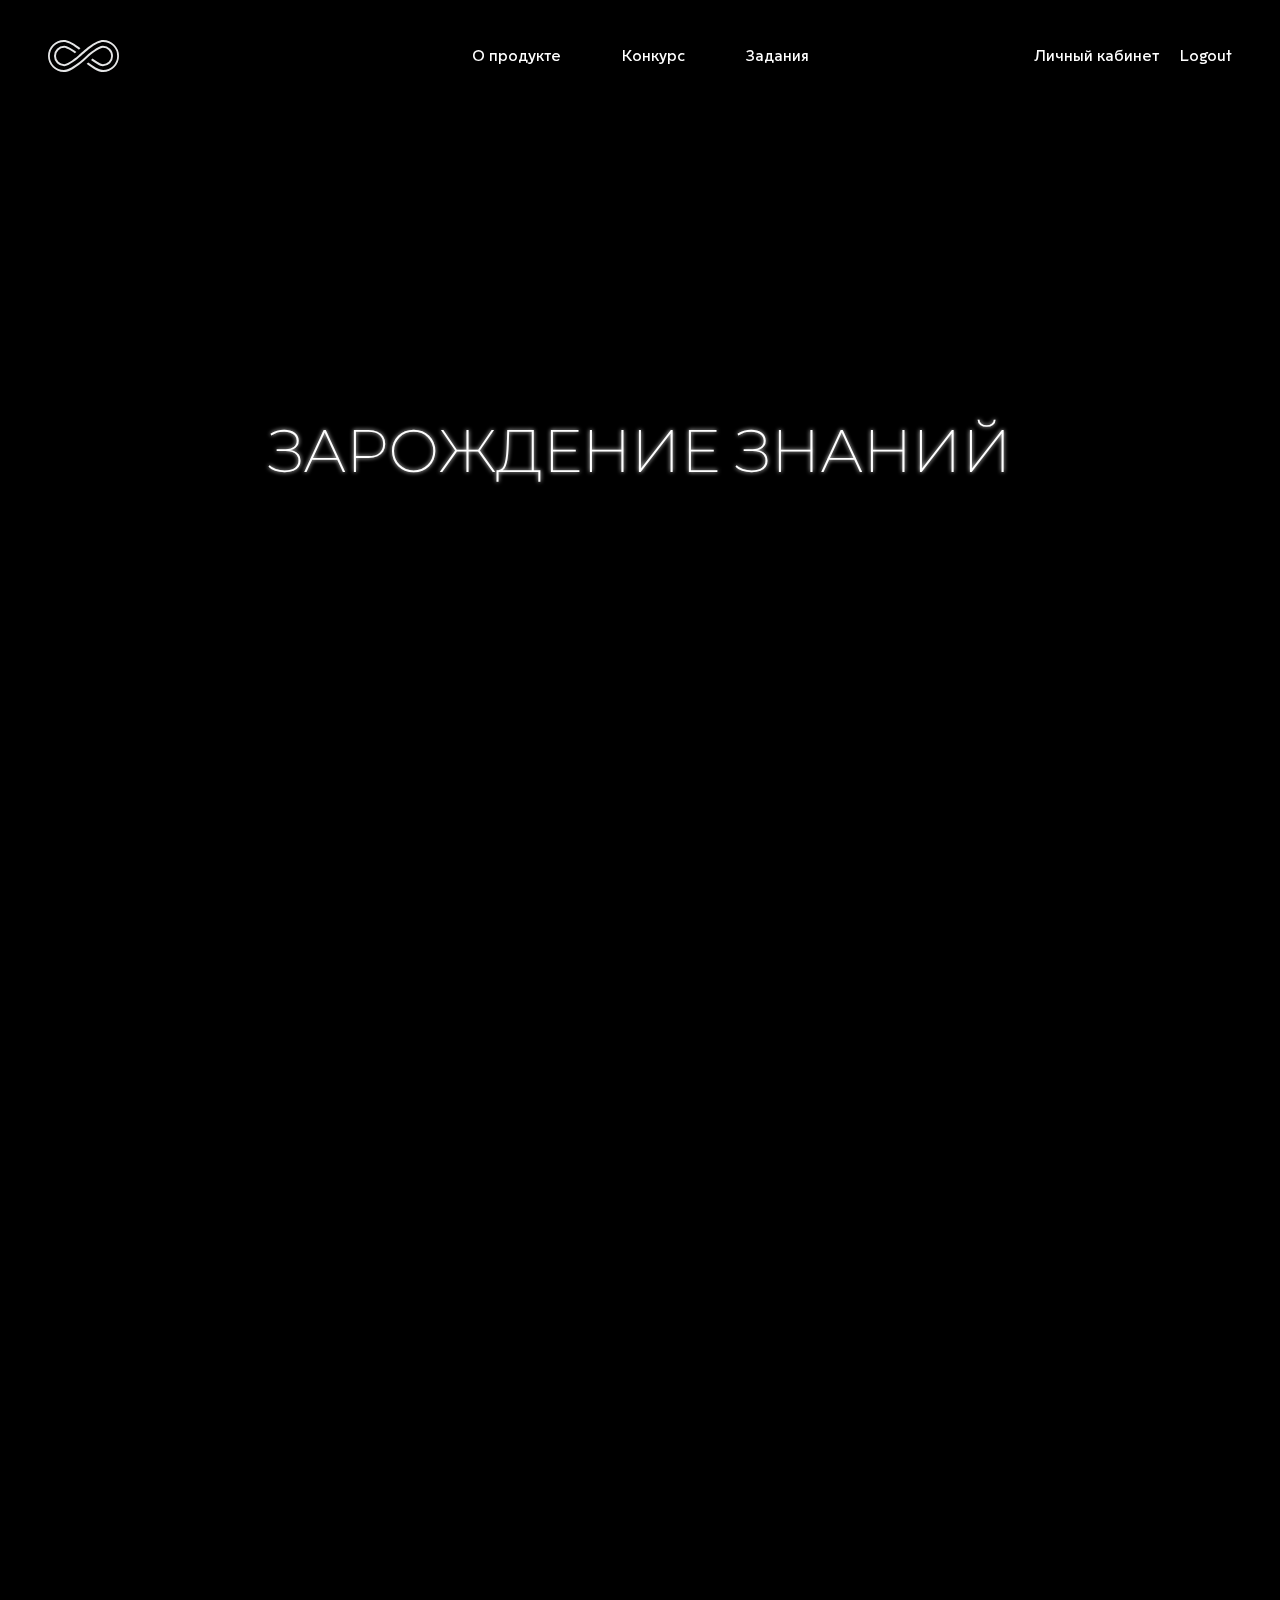
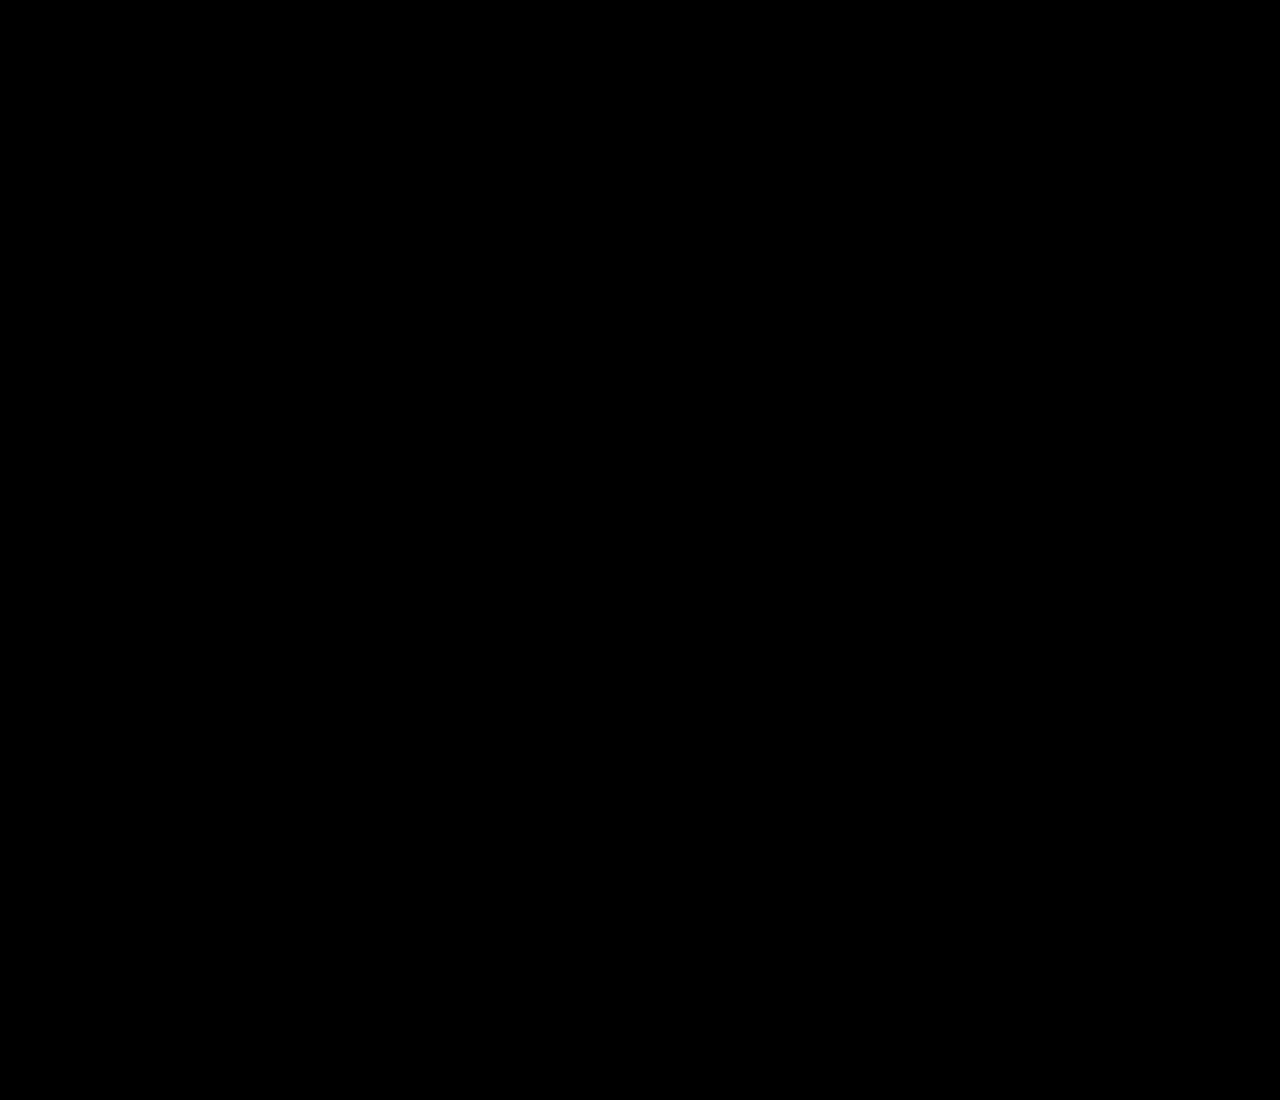
==== commit e17b3f1f: "update" ====
--- a/index.html
+++ b/index.html
@@ -1 +1 @@
-<!DOCTYPE html><html lang="ru"><head><meta charset="utf-8"><title>Главная</title><meta name="viewport" content="width=device-width,initial-scale=1,shrink-to-fit=no"><meta name="description" content=""><meta name="keywords" content=""><meta name="format-detection" content="telephone=no"><link rel="stylesheet" href="https://fonts.googleapis.com/css?family=Montserrat:200,300"><link rel="stylesheet" href="css/application.css"><link rel="apple-touch-icon" sizes="180x180" href="static/apple-touch-icon.png"><link rel="icon" type="image/png" sizes="32x32" href="static/favicon-32x32.png"><link rel="icon" type="image/png" sizes="16x16" href="static/favicon-16x16.png"><link rel="manifest" href="static/site.webmanifest"><link rel="mask-icon" href="static/safari-pinned-tab.svg" color="#ff951e"><meta name="msapplication-TileColor" content="#da532c"><meta name="theme-color" content="#dcd9d9"></head><body><main><div class="main-page js-fullpage-wrapper"><div class="section"><h1 class="main-page__main-title">Зарождение знаний</h1></div><div class="section"><div class="main-page__about-competition"><div class="container"><article class="main-page__about-competition-card"><h2 class="main-page__section-title">Конкурс</h2><div class="main-page__about-competition-authors"><div class="main-page__author"><div class="main-page__author-pic"><img src="img/topor.png" alt="Гарри Топор" loading="lazy"></div><p class="main-page__author-name">Гарри Топор</p></div><div class="main-page__author"><div class="main-page__author-pic"><img src="img/volchok.png" alt="Василий Волчок" loading="lazy"></div><p class="main-page__author-name">Василий Волчок</p></div><div class="main-page__author"><div class="main-page__author-pic"><img src="img/hoffman.png" alt="Ксения Хоффман" loading="lazy"></div><p class="main-page__author-name">Ксения Хоффман</p></div><div class="main-page__author"><div class="main-page__author-pic"><img src="img/suhov.png" alt="Сергей Сухов" loading="lazy"></div><p class="main-page__author-name">Сергей Сухов</p></div></div><p class="main-page__about-competition-lead">Для образовательного марафона мы отобрали четырёх популярных блогеров и сделали их менторами в своём направлении. Начиная с 10 июня, на протяжении двух недель блогеры проводят онлайн-интенсивы — мастер-классы в своих направлениях с последующими домашними заданиями. Задания публикуются ежедневно в течение первых 5 дней.<br><br>Основная борьба за главные призы — интенсивы от Британской Школы Дизайна — происходит в социальных сетях: участники проекта публикуют домашние задания на личных страничках. Участники должны расшарить свои работы в социальных сетях с указанными ниже хэштегами. Ну, а каждый 10-ый участник, опубликовавший свою работу получает приз — ящик энергетика Genesis.<br><br>Лучшие работы определяют популярные блогеры и эксперты проекта.</p></article><article class="main-page__about-competition-card"><h2 class="main-page__section-title">Уникальные призы</h2><div class="main-page__about-competition-prizes"><div class="main-page__prize"><div class="main-page__prize-pic main-page__prize-pic_purple"><img src="img/Genesis_purple_50_pack.png" alt="Genesis purple 50 pack"></div><span class="main-page__prize-description">Продукция бренда Genesis</span></div><div class="main-page__prize"><div class="main-page__prize-pic"><svg class="icon icon-britishdesign" role="img"><use xlink:href="img/svg/symbol/svg/sprite.symbol.svg#britishdesign"></use></svg></div><span class="main-page__prize-description">Четыре интенсива от Британской Школы Дизайна, которые вручаются победителю по каждому направлению. Победителя определят наши эксперты и блогеры.</span></div></div><p class="main-page__about-competition-lead">Механика конкурса очень проста — для вас мы разработали два варианта призов. Чтобы получить каждый из них вам нужно будет выполнить несколько несложных заданий:<br><br>1. Просто делитесь своими работами в социальных сетях с указанными ниже хэштегами. Каждый десятый человек, принявший участие в этом конкурсе, получит целый ящик энергетика Genesis. Спешите, количество подарков ограничено!<br>2. Чтобы выиграть интенсив от Британской Школе Дизайна , вам нужно поделиться своими графическими (???) работами в Instagram, Facebook, Vkontakte со следующими хэштегами на выбор: #GenesisSkillChalenge #GenesisChalenge #КонкурсGenesis #СоздавайсGenesis #МарафонGenesis. Чем больше работ ты опубликуешь, тем больше у тебя будет шансов на победу.</p></article></div></div></div><div class="section"><div class="main-page__tasks"><div class="container"><h2 class="main-page__section-title">Творческие задания</h2><section class="tabs js-tabs" aria-label="Переключатель разделов"><button class="tabs__tab active js-tab" data-section="">Все</button> <button class="tabs__tab js-tab" data-section="1">Музыка</button> <button class="tabs__tab js-tab" data-section="2">Фотография</button> <button class="tabs__tab js-tab" data-section="3">Дизайн одежды</button> <button class="tabs__tab js-tab" data-section="4">Копирайтинг</button></section></div></div><div class="main-page__task js-tabs-target" data-section="1" style="background-image: url(&quot;img/main-task-orange.png&quot;)"><div class="container"><div class="main-page__task-grid"><h3 class="main-page__section-title">Музыка</h3><p class="main-page__section-subtitle">Неделя #1</p><article class="author-card" aria-label=""><div class="author-card__pic"><img src="img/topor.png" alt="Гарри Топор" loading="lazy"></div><div class="author-card__name"><p>Гарри Топор</p><span>Музыкант / репер</span></div><p class="author-card__text">Гарри Топор — один из главных представителей питерского рэп-андерграунда, известный своей эмоциональной и агрессивной читкой. Гарри Топор рубит правду сплеча, в текстах всегда оставаясь честным со своей аудиторией. Неоднократный победитель главного рэп-баттла страны — Vesus.</p></article><div class="main-page__task-media"><div class="video-preview js-embed-video" data-videoid="cKlivtp7lCU"><img src="img/topor-video-preview.png" alt="Гарри Топор" loading="lazy"><span class="video-preview__title">Мастер-класс</span> <svg class="icon icon-play" role="img"><use xlink:href="img/svg/symbol/svg/sprite.symbol.svg#play"></use></svg><p class="video-preview__description">Как создавать правильные биты</p></div></div><div class="main-page__task-list"><div class="task-card"><a href="task.html">Нарисовать космического носорога</a><div class="task-card__col"><span class="task-card__order">Задание 1</span><span class="task-card__date">11 июня</span></div><div class="task-card__col"><div class="task-card__title">Нарисовать космического носорога</div><div class="task-card__duration"><svg class="icon icon-clock" role="img"><use xlink:href="img/svg/symbol/svg/sprite.symbol.svg#clock"></use></svg><span>15 мин</span></div></div></div><div class="task-card"><a href="task.html">Нарисовать космического носорога</a><div class="task-card__col"><span class="task-card__order">Задание 1</span><span class="task-card__date">11 июня</span></div><div class="task-card__col"><div class="task-card__title">Нарисовать космического носорога</div><div class="task-card__duration"><svg class="icon icon-clock" role="img"><use xlink:href="img/svg/symbol/svg/sprite.symbol.svg#clock"></use></svg><span>15 мин</span></div></div></div><div class="task-card"><a href="task.html">Нарисовать космического носорога</a><div class="task-card__col"><span class="task-card__order">Задание 1</span><span class="task-card__date">11 июня</span></div><div class="task-card__col"><div class="task-card__title">Нарисовать космического носорога</div><div class="task-card__duration"><svg class="icon icon-clock" role="img"><use xlink:href="img/svg/symbol/svg/sprite.symbol.svg#clock"></use></svg><span>15 мин</span></div></div></div><div class="task-card"><a href="task.html">Нарисовать космического носорога</a><div class="task-card__col"><span class="task-card__order">Задание 1</span><span class="task-card__date">11 июня</span></div><div class="task-card__col"><div class="task-card__title">Нарисовать космического носорога</div><div class="task-card__duration"><svg class="icon icon-clock" role="img"><use xlink:href="img/svg/symbol/svg/sprite.symbol.svg#clock"></use></svg><span>15 мин</span></div></div></div><div class="task-card"><a href="task.html">Нарисовать космического носорога</a><div class="task-card__col"><span class="task-card__order">Задание 1</span><span class="task-card__date">11 июня</span></div><div class="task-card__col"><div class="task-card__title">Нарисовать космического носорога</div><div class="task-card__duration"><svg class="icon icon-clock" role="img"><use xlink:href="img/svg/symbol/svg/sprite.symbol.svg#clock"></use></svg><span>15 мин</span></div></div></div></div></div></div></div><div class="main-page__task js-tabs-target" data-section="2" style="background-image: url(&quot;img/main-task-orange.png&quot;)"><div class="container"><div class="main-page__task-grid"><h3 class="main-page__section-title">Фотография</h3><p class="main-page__section-subtitle">Неделя #1</p><article class="author-card" aria-label=""><div class="author-card__pic"><img src="img/topor.png" alt="Гарри Топор" loading="lazy"></div><div class="author-card__name"><p>Гарри Топор</p><span>Музыкант / репер</span></div><p class="author-card__text">Гарри Топор — один из главных представителей питерского рэп-андерграунда, известный своей эмоциональной и агрессивной читкой. Гарри Топор рубит правду сплеча, в текстах всегда оставаясь честным со своей аудиторией. Неоднократный победитель главного рэп-баттла страны — Vesus.</p></article><div class="main-page__task-media"><div class="video-preview js-embed-video" data-videoid="cKlivtp7lCU"><img src="img/topor-video-preview.png" alt="Гарри Топор" loading="lazy"><span class="video-preview__title">Мастер-класс</span> <svg class="icon icon-play" role="img"><use xlink:href="img/svg/symbol/svg/sprite.symbol.svg#play"></use></svg><p class="video-preview__description">Как создавать правильные биты</p></div></div><div class="main-page__task-list"><div class="task-card"><a href="task.html">Нарисовать космического носорога</a><div class="task-card__col"><span class="task-card__order">Задание 1</span><span class="task-card__date">11 июня</span></div><div class="task-card__col"><div class="task-card__title">Нарисовать космического носорога</div><div class="task-card__duration"><svg class="icon icon-clock" role="img"><use xlink:href="img/svg/symbol/svg/sprite.symbol.svg#clock"></use></svg><span>15 мин</span></div></div></div><div class="task-card"><a href="task.html">Нарисовать космического носорога</a><div class="task-card__col"><span class="task-card__order">Задание 1</span><span class="task-card__date">11 июня</span></div><div class="task-card__col"><div class="task-card__title">Нарисовать космического носорога</div><div class="task-card__duration"><svg class="icon icon-clock" role="img"><use xlink:href="img/svg/symbol/svg/sprite.symbol.svg#clock"></use></svg><span>15 мин</span></div></div></div><div class="task-card"><a href="task.html">Нарисовать космического носорога</a><div class="task-card__col"><span class="task-card__order">Задание 1</span><span class="task-card__date">11 июня</span></div><div class="task-card__col"><div class="task-card__title">Нарисовать космического носорога</div><div class="task-card__duration"><svg class="icon icon-clock" role="img"><use xlink:href="img/svg/symbol/svg/sprite.symbol.svg#clock"></use></svg><span>15 мин</span></div></div></div><div class="task-card"><a href="task.html">Нарисовать космического носорога</a><div class="task-card__col"><span class="task-card__order">Задание 1</span><span class="task-card__date">11 июня</span></div><div class="task-card__col"><div class="task-card__title">Нарисовать космического носорога</div><div class="task-card__duration"><svg class="icon icon-clock" role="img"><use xlink:href="img/svg/symbol/svg/sprite.symbol.svg#clock"></use></svg><span>15 мин</span></div></div></div><div class="task-card"><a href="task.html">Нарисовать космического носорога</a><div class="task-card__col"><span class="task-card__order">Задание 1</span><span class="task-card__date">11 июня</span></div><div class="task-card__col"><div class="task-card__title">Нарисовать космического носорога</div><div class="task-card__duration"><svg class="icon icon-clock" role="img"><use xlink:href="img/svg/symbol/svg/sprite.symbol.svg#clock"></use></svg><span>15 мин</span></div></div></div></div></div></div></div><div class="main-page__task js-tabs-target" data-section="3" style="background-image: url(&quot;img/main-task-orange.png&quot;)"><div class="container"><div class="main-page__task-grid"><h3 class="main-page__section-title">Дизайн одежды</h3><p class="main-page__section-subtitle">Неделя #1</p><article class="author-card" aria-label=""><div class="author-card__pic"><img src="img/topor.png" alt="Гарри Топор" loading="lazy"></div><div class="author-card__name"><p>Гарри Топор</p><span>Музыкант / репер</span></div><p class="author-card__text">Гарри Топор — один из главных представителей питерского рэп-андерграунда, известный своей эмоциональной и агрессивной читкой. Гарри Топор рубит правду сплеча, в текстах всегда оставаясь честным со своей аудиторией. Неоднократный победитель главного рэп-баттла страны — Vesus.</p></article><div class="main-page__task-media"><div class="video-preview js-embed-video" data-videoid="cKlivtp7lCU"><img src="img/topor-video-preview.png" alt="Гарри Топор" loading="lazy"><span class="video-preview__title">Мастер-класс</span> <svg class="icon icon-play" role="img"><use xlink:href="img/svg/symbol/svg/sprite.symbol.svg#play"></use></svg><p class="video-preview__description">Как создавать правильные биты</p></div></div><div class="main-page__task-list"><div class="task-card"><a href="task.html">Нарисовать космического носорога</a><div class="task-card__col"><span class="task-card__order">Задание 1</span><span class="task-card__date">11 июня</span></div><div class="task-card__col"><div class="task-card__title">Нарисовать космического носорога</div><div class="task-card__duration"><svg class="icon icon-clock" role="img"><use xlink:href="img/svg/symbol/svg/sprite.symbol.svg#clock"></use></svg><span>15 мин</span></div></div></div><div class="task-card"><a href="task.html">Нарисовать космического носорога</a><div class="task-card__col"><span class="task-card__order">Задание 1</span><span class="task-card__date">11 июня</span></div><div class="task-card__col"><div class="task-card__title">Нарисовать космического носорога</div><div class="task-card__duration"><svg class="icon icon-clock" role="img"><use xlink:href="img/svg/symbol/svg/sprite.symbol.svg#clock"></use></svg><span>15 мин</span></div></div></div><div class="task-card"><a href="task.html">Нарисовать космического носорога</a><div class="task-card__col"><span class="task-card__order">Задание 1</span><span class="task-card__date">11 июня</span></div><div class="task-card__col"><div class="task-card__title">Нарисовать космического носорога</div><div class="task-card__duration"><svg class="icon icon-clock" role="img"><use xlink:href="img/svg/symbol/svg/sprite.symbol.svg#clock"></use></svg><span>15 мин</span></div></div></div><div class="task-card"><a href="task.html">Нарисовать космического носорога</a><div class="task-card__col"><span class="task-card__order">Задание 1</span><span class="task-card__date">11 июня</span></div><div class="task-card__col"><div class="task-card__title">Нарисовать космического носорога</div><div class="task-card__duration"><svg class="icon icon-clock" role="img"><use xlink:href="img/svg/symbol/svg/sprite.symbol.svg#clock"></use></svg><span>15 мин</span></div></div></div><div class="task-card"><a href="task.html">Нарисовать космического носорога</a><div class="task-card__col"><span class="task-card__order">Задание 1</span><span class="task-card__date">11 июня</span></div><div class="task-card__col"><div class="task-card__title">Нарисовать космического носорога</div><div class="task-card__duration"><svg class="icon icon-clock" role="img"><use xlink:href="img/svg/symbol/svg/sprite.symbol.svg#clock"></use></svg><span>15 мин</span></div></div></div></div></div></div></div><div class="main-page__task js-tabs-target" data-section="4" style="background-image: url(&quot;img/main-task-orange.png&quot;)"><div class="container"><div class="main-page__task-grid"><h3 class="main-page__section-title">Копирайтинг</h3><p class="main-page__section-subtitle">Неделя #1</p><article class="author-card" aria-label=""><div class="author-card__pic"><img src="img/topor.png" alt="Гарри Топор" loading="lazy"></div><div class="author-card__name"><p>Гарри Топор</p><span>Музыкант / репер</span></div><p class="author-card__text">Гарри Топор — один из главных представителей питерского рэп-андерграунда, известный своей эмоциональной и агрессивной читкой. Гарри Топор рубит правду сплеча, в текстах всегда оставаясь честным со своей аудиторией. Неоднократный победитель главного рэп-баттла страны — Vesus.</p></article><div class="main-page__task-media"><div class="video-preview js-embed-video" data-videoid="cKlivtp7lCU"><img src="img/topor-video-preview.png" alt="Гарри Топор" loading="lazy"><span class="video-preview__title">Мастер-класс</span> <svg class="icon icon-play" role="img"><use xlink:href="img/svg/symbol/svg/sprite.symbol.svg#play"></use></svg><p class="video-preview__description">Как создавать правильные биты</p></div></div><div class="main-page__task-list"><div class="task-card"><a href="task.html">Нарисовать космического носорога</a><div class="task-card__col"><span class="task-card__order">Задание 1</span><span class="task-card__date">11 июня</span></div><div class="task-card__col"><div class="task-card__title">Нарисовать космического носорога</div><div class="task-card__duration"><svg class="icon icon-clock" role="img"><use xlink:href="img/svg/symbol/svg/sprite.symbol.svg#clock"></use></svg><span>15 мин</span></div></div></div><div class="task-card"><a href="task.html">Нарисовать космического носорога</a><div class="task-card__col"><span class="task-card__order">Задание 1</span><span class="task-card__date">11 июня</span></div><div class="task-card__col"><div class="task-card__title">Нарисовать космического носорога</div><div class="task-card__duration"><svg class="icon icon-clock" role="img"><use xlink:href="img/svg/symbol/svg/sprite.symbol.svg#clock"></use></svg><span>15 мин</span></div></div></div><div class="task-card"><a href="task.html">Нарисовать космического носорога</a><div class="task-card__col"><span class="task-card__order">Задание 1</span><span class="task-card__date">11 июня</span></div><div class="task-card__col"><div class="task-card__title">Нарисовать космического носорога</div><div class="task-card__duration"><svg class="icon icon-clock" role="img"><use xlink:href="img/svg/symbol/svg/sprite.symbol.svg#clock"></use></svg><span>15 мин</span></div></div></div><div class="task-card"><a href="task.html">Нарисовать космического носорога</a><div class="task-card__col"><span class="task-card__order">Задание 1</span><span class="task-card__date">11 июня</span></div><div class="task-card__col"><div class="task-card__title">Нарисовать космического носорога</div><div class="task-card__duration"><svg class="icon icon-clock" role="img"><use xlink:href="img/svg/symbol/svg/sprite.symbol.svg#clock"></use></svg><span>15 мин</span></div></div></div><div class="task-card"><a href="task.html">Нарисовать космического носорога</a><div class="task-card__col"><span class="task-card__order">Задание 1</span><span class="task-card__date">11 июня</span></div><div class="task-card__col"><div class="task-card__title">Нарисовать космического носорога</div><div class="task-card__duration"><svg class="icon icon-clock" role="img"><use xlink:href="img/svg/symbol/svg/sprite.symbol.svg#clock"></use></svg><span>15 мин</span></div></div></div></div></div></div></div></div></div></main><script src="js/app.js"></script></body></html>+<!DOCTYPE html><html lang="ru"><head><meta charset="utf-8"><title>Главная</title><meta name="viewport" content="width=device-width,initial-scale=1,shrink-to-fit=no"><meta name="description" content=""><meta name="keywords" content=""><meta name="format-detection" content="telephone=no"><link rel="stylesheet" href="https://fonts.googleapis.com/css?family=Montserrat:200,300"><link rel="stylesheet" href="css/application.css"><link rel="apple-touch-icon" sizes="180x180" href="static/apple-touch-icon.png"><link rel="icon" type="image/png" sizes="32x32" href="static/favicon-32x32.png"><link rel="icon" type="image/png" sizes="16x16" href="static/favicon-16x16.png"><link rel="manifest" href="static/site.webmanifest"><link rel="mask-icon" href="static/safari-pinned-tab.svg" color="#ff951e"><meta name="msapplication-TileColor" content="#da532c"><meta name="theme-color" content="#dcd9d9"></head><body><main><header class="header header_fixed"><a class="header__logo" href="index.html"><span class="visually-hidden">На главную</span> <svg class="icon icon-logo" role="img"><use xlink:href="img/svg/symbol/svg/sprite.symbol.svg#logo"></use></svg></a><nav class="header__menu"><ul><li><a href="#">О продукте</a></li><li><a href="#">Конкурс</a></li><li><a href="#">Задания</a></li></ul></nav><div class="header__account"><button data-micromodal-trigger="login">Личный кабинет</button><a href="#">Logout</a></div></header><div class="main-page js-fullpage-wrapper"><div class="section"><div class="main-page__first-section"><div class="container"><h1 class="main-page__main-title">Зарождение знаний</h1></div></div></div><div class="section"><div class="main-page__about-competition"><div class="container"><article class="main-page__about-competition-card"><h2 class="main-page__section-title">Конкурс</h2><div class="main-page__about-competition-authors"><div class="main-page__author"><div class="main-page__author-pic"><img src="img/topor.png" alt="Гарри Топор" loading="lazy"></div><p class="main-page__author-name">Гарри Топор</p></div><div class="main-page__author"><div class="main-page__author-pic"><img src="img/volchok.png" alt="Василий Волчок" loading="lazy"></div><p class="main-page__author-name">Василий Волчок</p></div><div class="main-page__author"><div class="main-page__author-pic"><img src="img/hoffman.png" alt="Ксения Хоффман" loading="lazy"></div><p class="main-page__author-name">Ксения Хоффман</p></div><div class="main-page__author"><div class="main-page__author-pic"><img src="img/suhov.png" alt="Сергей Сухов" loading="lazy"></div><p class="main-page__author-name">Сергей Сухов</p></div></div><p class="main-page__about-competition-lead">Для образовательного марафона мы отобрали четырёх популярных блогеров и сделали их менторами в своём направлении. Начиная с 10 июня, на протяжении двух недель блогеры проводят онлайн-интенсивы — мастер-классы в своих направлениях с последующими домашними заданиями. Задания публикуются ежедневно в течение первых 5 дней.<br><br>Основная борьба за главные призы — интенсивы от Британской Школы Дизайна — происходит в социальных сетях: участники проекта публикуют домашние задания на личных страничках. Участники должны расшарить свои работы в социальных сетях с указанными ниже хэштегами. Ну, а каждый 10-ый участник, опубликовавший свою работу получает приз — ящик энергетика Genesis.<br><br>Лучшие работы определяют популярные блогеры и эксперты проекта.</p></article><article class="main-page__about-competition-card"><h2 class="main-page__section-title">Уникальные призы</h2><div class="main-page__about-competition-prizes"><div class="main-page__prize"><div class="main-page__prize-pic main-page__prize-pic_purple"><img src="img/Genesis_purple_50_pack.png" alt="Genesis purple 50 pack"></div><span class="main-page__prize-description">Продукция бренда Genesis</span></div><div class="main-page__prize"><div class="main-page__prize-pic"><svg class="icon icon-britishdesign" role="img"><use xlink:href="img/svg/symbol/svg/sprite.symbol.svg#britishdesign"></use></svg></div><span class="main-page__prize-description">Четыре интенсива от Британской Школы Дизайна, которые вручаются победителю по каждому направлению. Победителя определят наши эксперты и блогеры.</span></div></div><p class="main-page__about-competition-lead">Механика конкурса очень проста — для вас мы разработали два варианта призов. Чтобы получить каждый из них вам нужно будет выполнить несколько несложных заданий:<br><br>1. Просто делитесь своими работами в социальных сетях с указанными ниже хэштегами. Каждый десятый человек, принявший участие в этом конкурсе, получит целый ящик энергетика Genesis. Спешите, количество подарков ограничено!<br>2. Чтобы выиграть интенсив от Британской Школе Дизайна , вам нужно поделиться своими графическими (???) работами в Instagram, Facebook, Vkontakte со следующими хэштегами на выбор: #GenesisSkillChalenge #GenesisChalenge #КонкурсGenesis #СоздавайсGenesis #МарафонGenesis. Чем больше работ ты опубликуешь, тем больше у тебя будет шансов на победу.</p></article></div></div></div><div class="section"><div class="main-page__tasks"><div class="container"><h2 class="main-page__section-title">Творческие задания</h2><section class="tabs js-tabs" aria-label="Переключатель разделов"><button class="tabs__tab active js-tab" data-section="">Все</button> <button class="tabs__tab js-tab" data-section="1">Музыка</button> <button class="tabs__tab js-tab" data-section="2">Фотография</button> <button class="tabs__tab js-tab" data-section="3">Дизайн одежды</button> <button class="tabs__tab js-tab" data-section="4">Копирайтинг</button></section></div></div><div class="main-page__task js-tabs-target" data-section="1" style="background-image: url(&quot;img/main-task-orange.png&quot;)"><div class="container"><div class="main-page__task-grid"><h3 class="main-page__section-title">Музыка</h3><p class="main-page__section-subtitle">Неделя #1</p><article class="author-card" aria-label=""><div class="author-card__pic"><img src="img/topor.png" alt="Гарри Топор" loading="lazy"></div><div class="author-card__name"><p>Гарри Топор</p><span>Музыкант / репер</span></div><p class="author-card__text">Гарри Топор — один из главных представителей питерского рэп-андерграунда, известный своей эмоциональной и агрессивной читкой. Гарри Топор рубит правду сплеча, в текстах всегда оставаясь честным со своей аудиторией. Неоднократный победитель главного рэп-баттла страны — Vesus.</p></article><div class="main-page__task-media"><div class="video-preview js-embed-video" data-videoid="cKlivtp7lCU"><img src="img/topor-video-preview.png" alt="Гарри Топор" loading="lazy"><span class="video-preview__title">Мастер-класс</span> <svg class="icon icon-play" role="img"><use xlink:href="img/svg/symbol/svg/sprite.symbol.svg#play"></use></svg><p class="video-preview__description">Как создавать правильные биты</p></div></div><div class="main-page__task-list"><div class="task-card"><a href="task.html">Нарисовать космического носорога</a><div class="task-card__col"><span class="task-card__order">Задание 1</span><span class="task-card__date">11 июня</span></div><div class="task-card__col"><div class="task-card__title">Нарисовать космического носорога</div><div class="task-card__duration"><svg class="icon icon-clock" role="img"><use xlink:href="img/svg/symbol/svg/sprite.symbol.svg#clock"></use></svg><span>15 мин</span></div></div></div><div class="task-card"><a href="task.html">Нарисовать космического носорога</a><div class="task-card__col"><span class="task-card__order">Задание 1</span><span class="task-card__date">11 июня</span></div><div class="task-card__col"><div class="task-card__title">Нарисовать космического носорога</div><div class="task-card__duration"><svg class="icon icon-clock" role="img"><use xlink:href="img/svg/symbol/svg/sprite.symbol.svg#clock"></use></svg><span>15 мин</span></div></div></div><div class="task-card"><a href="task.html">Нарисовать космического носорога</a><div class="task-card__col"><span class="task-card__order">Задание 1</span><span class="task-card__date">11 июня</span></div><div class="task-card__col"><div class="task-card__title">Нарисовать космического носорога</div><div class="task-card__duration"><svg class="icon icon-clock" role="img"><use xlink:href="img/svg/symbol/svg/sprite.symbol.svg#clock"></use></svg><span>15 мин</span></div></div></div><div class="task-card"><a href="task.html">Нарисовать космического носорога</a><div class="task-card__col"><span class="task-card__order">Задание 1</span><span class="task-card__date">11 июня</span></div><div class="task-card__col"><div class="task-card__title">Нарисовать космического носорога</div><div class="task-card__duration"><svg class="icon icon-clock" role="img"><use xlink:href="img/svg/symbol/svg/sprite.symbol.svg#clock"></use></svg><span>15 мин</span></div></div></div><div class="task-card"><a href="task.html">Нарисовать космического носорога</a><div class="task-card__col"><span class="task-card__order">Задание 1</span><span class="task-card__date">11 июня</span></div><div class="task-card__col"><div class="task-card__title">Нарисовать космического носорога</div><div class="task-card__duration"><svg class="icon icon-clock" role="img"><use xlink:href="img/svg/symbol/svg/sprite.symbol.svg#clock"></use></svg><span>15 мин</span></div></div></div></div></div></div></div><div class="main-page__task js-tabs-target" data-section="2" style="background-image: url(&quot;img/main-task-orange.png&quot;)"><div class="container"><div class="main-page__task-grid"><h3 class="main-page__section-title">Фотография</h3><p class="main-page__section-subtitle">Неделя #1</p><article class="author-card" aria-label=""><div class="author-card__pic"><img src="img/topor.png" alt="Гарри Топор" loading="lazy"></div><div class="author-card__name"><p>Гарри Топор</p><span>Музыкант / репер</span></div><p class="author-card__text">Гарри Топор — один из главных представителей питерского рэп-андерграунда, известный своей эмоциональной и агрессивной читкой. Гарри Топор рубит правду сплеча, в текстах всегда оставаясь честным со своей аудиторией. Неоднократный победитель главного рэп-баттла страны — Vesus.</p></article><div class="main-page__task-media"><div class="video-preview js-embed-video" data-videoid="cKlivtp7lCU"><img src="img/topor-video-preview.png" alt="Гарри Топор" loading="lazy"><span class="video-preview__title">Мастер-класс</span> <svg class="icon icon-play" role="img"><use xlink:href="img/svg/symbol/svg/sprite.symbol.svg#play"></use></svg><p class="video-preview__description">Как создавать правильные биты</p></div></div><div class="main-page__task-list"><div class="task-card"><a href="task.html">Нарисовать космического носорога</a><div class="task-card__col"><span class="task-card__order">Задание 1</span><span class="task-card__date">11 июня</span></div><div class="task-card__col"><div class="task-card__title">Нарисовать космического носорога</div><div class="task-card__duration"><svg class="icon icon-clock" role="img"><use xlink:href="img/svg/symbol/svg/sprite.symbol.svg#clock"></use></svg><span>15 мин</span></div></div></div><div class="task-card"><a href="task.html">Нарисовать космического носорога</a><div class="task-card__col"><span class="task-card__order">Задание 1</span><span class="task-card__date">11 июня</span></div><div class="task-card__col"><div class="task-card__title">Нарисовать космического носорога</div><div class="task-card__duration"><svg class="icon icon-clock" role="img"><use xlink:href="img/svg/symbol/svg/sprite.symbol.svg#clock"></use></svg><span>15 мин</span></div></div></div><div class="task-card"><a href="task.html">Нарисовать космического носорога</a><div class="task-card__col"><span class="task-card__order">Задание 1</span><span class="task-card__date">11 июня</span></div><div class="task-card__col"><div class="task-card__title">Нарисовать космического носорога</div><div class="task-card__duration"><svg class="icon icon-clock" role="img"><use xlink:href="img/svg/symbol/svg/sprite.symbol.svg#clock"></use></svg><span>15 мин</span></div></div></div><div class="task-card"><a href="task.html">Нарисовать космического носорога</a><div class="task-card__col"><span class="task-card__order">Задание 1</span><span class="task-card__date">11 июня</span></div><div class="task-card__col"><div class="task-card__title">Нарисовать космического носорога</div><div class="task-card__duration"><svg class="icon icon-clock" role="img"><use xlink:href="img/svg/symbol/svg/sprite.symbol.svg#clock"></use></svg><span>15 мин</span></div></div></div><div class="task-card"><a href="task.html">Нарисовать космического носорога</a><div class="task-card__col"><span class="task-card__order">Задание 1</span><span class="task-card__date">11 июня</span></div><div class="task-card__col"><div class="task-card__title">Нарисовать космического носорога</div><div class="task-card__duration"><svg class="icon icon-clock" role="img"><use xlink:href="img/svg/symbol/svg/sprite.symbol.svg#clock"></use></svg><span>15 мин</span></div></div></div></div></div></div></div><div class="main-page__task js-tabs-target" data-section="3" style="background-image: url(&quot;img/main-task-orange.png&quot;)"><div class="container"><div class="main-page__task-grid"><h3 class="main-page__section-title">Дизайн одежды</h3><p class="main-page__section-subtitle">Неделя #1</p><article class="author-card" aria-label=""><div class="author-card__pic"><img src="img/topor.png" alt="Гарри Топор" loading="lazy"></div><div class="author-card__name"><p>Гарри Топор</p><span>Музыкант / репер</span></div><p class="author-card__text">Гарри Топор — один из главных представителей питерского рэп-андерграунда, известный своей эмоциональной и агрессивной читкой. Гарри Топор рубит правду сплеча, в текстах всегда оставаясь честным со своей аудиторией. Неоднократный победитель главного рэп-баттла страны — Vesus.</p></article><div class="main-page__task-media"><div class="video-preview js-embed-video" data-videoid="cKlivtp7lCU"><img src="img/topor-video-preview.png" alt="Гарри Топор" loading="lazy"><span class="video-preview__title">Мастер-класс</span> <svg class="icon icon-play" role="img"><use xlink:href="img/svg/symbol/svg/sprite.symbol.svg#play"></use></svg><p class="video-preview__description">Как создавать правильные биты</p></div></div><div class="main-page__task-list"><div class="task-card"><a href="task.html">Нарисовать космического носорога</a><div class="task-card__col"><span class="task-card__order">Задание 1</span><span class="task-card__date">11 июня</span></div><div class="task-card__col"><div class="task-card__title">Нарисовать космического носорога</div><div class="task-card__duration"><svg class="icon icon-clock" role="img"><use xlink:href="img/svg/symbol/svg/sprite.symbol.svg#clock"></use></svg><span>15 мин</span></div></div></div><div class="task-card"><a href="task.html">Нарисовать космического носорога</a><div class="task-card__col"><span class="task-card__order">Задание 1</span><span class="task-card__date">11 июня</span></div><div class="task-card__col"><div class="task-card__title">Нарисовать космического носорога</div><div class="task-card__duration"><svg class="icon icon-clock" role="img"><use xlink:href="img/svg/symbol/svg/sprite.symbol.svg#clock"></use></svg><span>15 мин</span></div></div></div><div class="task-card"><a href="task.html">Нарисовать космического носорога</a><div class="task-card__col"><span class="task-card__order">Задание 1</span><span class="task-card__date">11 июня</span></div><div class="task-card__col"><div class="task-card__title">Нарисовать космического носорога</div><div class="task-card__duration"><svg class="icon icon-clock" role="img"><use xlink:href="img/svg/symbol/svg/sprite.symbol.svg#clock"></use></svg><span>15 мин</span></div></div></div><div class="task-card"><a href="task.html">Нарисовать космического носорога</a><div class="task-card__col"><span class="task-card__order">Задание 1</span><span class="task-card__date">11 июня</span></div><div class="task-card__col"><div class="task-card__title">Нарисовать космического носорога</div><div class="task-card__duration"><svg class="icon icon-clock" role="img"><use xlink:href="img/svg/symbol/svg/sprite.symbol.svg#clock"></use></svg><span>15 мин</span></div></div></div><div class="task-card"><a href="task.html">Нарисовать космического носорога</a><div class="task-card__col"><span class="task-card__order">Задание 1</span><span class="task-card__date">11 июня</span></div><div class="task-card__col"><div class="task-card__title">Нарисовать космического носорога</div><div class="task-card__duration"><svg class="icon icon-clock" role="img"><use xlink:href="img/svg/symbol/svg/sprite.symbol.svg#clock"></use></svg><span>15 мин</span></div></div></div></div></div></div></div><div class="main-page__task js-tabs-target" data-section="4" style="background-image: url(&quot;img/main-task-orange.png&quot;)"><div class="container"><div class="main-page__task-grid"><h3 class="main-page__section-title">Копирайтинг</h3><p class="main-page__section-subtitle">Неделя #1</p><article class="author-card" aria-label=""><div class="author-card__pic"><img src="img/topor.png" alt="Гарри Топор" loading="lazy"></div><div class="author-card__name"><p>Гарри Топор</p><span>Музыкант / репер</span></div><p class="author-card__text">Гарри Топор — один из главных представителей питерского рэп-андерграунда, известный своей эмоциональной и агрессивной читкой. Гарри Топор рубит правду сплеча, в текстах всегда оставаясь честным со своей аудиторией. Неоднократный победитель главного рэп-баттла страны — Vesus.</p></article><div class="main-page__task-media"><div class="video-preview js-embed-video" data-videoid="cKlivtp7lCU"><img src="img/topor-video-preview.png" alt="Гарри Топор" loading="lazy"><span class="video-preview__title">Мастер-класс</span> <svg class="icon icon-play" role="img"><use xlink:href="img/svg/symbol/svg/sprite.symbol.svg#play"></use></svg><p class="video-preview__description">Как создавать правильные биты</p></div></div><div class="main-page__task-list"><div class="task-card"><a href="task.html">Нарисовать космического носорога</a><div class="task-card__col"><span class="task-card__order">Задание 1</span><span class="task-card__date">11 июня</span></div><div class="task-card__col"><div class="task-card__title">Нарисовать космического носорога</div><div class="task-card__duration"><svg class="icon icon-clock" role="img"><use xlink:href="img/svg/symbol/svg/sprite.symbol.svg#clock"></use></svg><span>15 мин</span></div></div></div><div class="task-card"><a href="task.html">Нарисовать космического носорога</a><div class="task-card__col"><span class="task-card__order">Задание 1</span><span class="task-card__date">11 июня</span></div><div class="task-card__col"><div class="task-card__title">Нарисовать космического носорога</div><div class="task-card__duration"><svg class="icon icon-clock" role="img"><use xlink:href="img/svg/symbol/svg/sprite.symbol.svg#clock"></use></svg><span>15 мин</span></div></div></div><div class="task-card"><a href="task.html">Нарисовать космического носорога</a><div class="task-card__col"><span class="task-card__order">Задание 1</span><span class="task-card__date">11 июня</span></div><div class="task-card__col"><div class="task-card__title">Нарисовать космического носорога</div><div class="task-card__duration"><svg class="icon icon-clock" role="img"><use xlink:href="img/svg/symbol/svg/sprite.symbol.svg#clock"></use></svg><span>15 мин</span></div></div></div><div class="task-card"><a href="task.html">Нарисовать космического носорога</a><div class="task-card__col"><span class="task-card__order">Задание 1</span><span class="task-card__date">11 июня</span></div><div class="task-card__col"><div class="task-card__title">Нарисовать космического носорога</div><div class="task-card__duration"><svg class="icon icon-clock" role="img"><use xlink:href="img/svg/symbol/svg/sprite.symbol.svg#clock"></use></svg><span>15 мин</span></div></div></div><div class="task-card"><a href="task.html">Нарисовать космического носорога</a><div class="task-card__col"><span class="task-card__order">Задание 1</span><span class="task-card__date">11 июня</span></div><div class="task-card__col"><div class="task-card__title">Нарисовать космического носорога</div><div class="task-card__duration"><svg class="icon icon-clock" role="img"><use xlink:href="img/svg/symbol/svg/sprite.symbol.svg#clock"></use></svg><span>15 мин</span></div></div></div></div></div></div></div></div></div></main><div class="modal micromodal-slide" id="login" aria-hidden="true"><div class="modal__overlay" tabindex="-1" data-micromodal-close=""><div class="modal__container" role="dialog" aria-modal="true"><header class="modal__header"><button class="modal__close" aria-label="Close modal" data-micromodal-close=""></button></header><main class="modal__content"><div class="fb-login-button" data-width="" data-size="large" data-button-type="login_with" data-layout="default" data-auto-logout-link="false" data-use-continue-as="true"></div></main><footer class="modal__footer"><button class="modal__btn" data-micromodal-close="" aria-label="Close this dialog window">Close</button></footer></div></div></div><script src="js/app.js"></script><div id="fb-root"></div><script async="" defer="" crossorigin="anonymous" src="https://connect.facebook.net/ru_RU/sdk.js#xfbml=1&amp;version=v11.0" nonce="5xYeR4LB"></script></body></html>--- a/css/application.css
+++ b/css/application.css
@@ -1,4 +1,4 @@
-/*! normalize.css v8.0.1 | MIT License | github.com/necolas/normalize.css */html{line-height:1.15;-webkit-text-size-adjust:100%}body{margin:0}main{display:block}h1{font-size:2em;margin:0}hr{box-sizing:content-box;height:0;overflow:visible}pre{font-family:monospace,monospace;font-size:1em}a{background-color:transparent}abbr[title]{border-bottom:none;text-decoration:underline;-webkit-text-decoration:underline dotted;text-decoration:underline dotted}b,strong{font-weight:bolder}code,kbd,samp{font-family:monospace,monospace;font-size:1em}small{font-size:80%}sub,sup{font-size:75%;line-height:0;position:relative;vertical-align:baseline}sub{bottom:-.25em}sup{top:-.5em}img{border-style:none}button,input,optgroup,select,textarea{font-family:inherit;font-size:100%;line-height:1.15;margin:0}button,input{overflow:visible}button,select{text-transform:none}[type=button],[type=reset],[type=submit],button{-webkit-appearance:button}[type=button]::-moz-focus-inner,[type=reset]::-moz-focus-inner,[type=submit]::-moz-focus-inner,button::-moz-focus-inner{border-style:none;padding:0}[type=button]:-moz-focusring,[type=reset]:-moz-focusring,[type=submit]:-moz-focusring,button:-moz-focusring{outline:1px dotted ButtonText}fieldset{padding:.35em .75em .625em}legend{box-sizing:border-box;color:inherit;display:table;max-width:100%;padding:0;white-space:normal}progress{vertical-align:baseline}textarea{overflow:auto}[type=checkbox],[type=radio]{box-sizing:border-box;padding:0}[type=number]::-webkit-inner-spin-button,[type=number]::-webkit-outer-spin-button{height:auto}[type=search]{-webkit-appearance:textfield;outline-offset:-2px}[type=search]::-webkit-search-decoration{-webkit-appearance:none}::-webkit-file-upload-button{-webkit-appearance:button;font:inherit}details{display:block}summary{display:list-item}template{display:none}[hidden]{display:none}@font-face{font-family:MoscowSans;src:url(../fonts/Moscow_Sans.woff2) format("woff2"),url(../fonts/Moscow_Sans.woff) format("woff");font-style:normal;font-weight:300}*,::after,::before{margin:0;padding:0;box-sizing:border-box}html{font-size:62.5%;text-rendering:optimizeLegibility;-webkit-font-smoothing:antialiased;-moz-osx-font-smoothing:grayscale;scroll-behavior:smooth}html.mod_flexboxtweener{height:100%}body{position:relative;display:flex;flex-direction:column;min-height:100vh;min-width:320px;background:#000;color:#fff;font-family:-apple-system,BlinkMacSystemFont,"Segoe UI",Roboto,Oxygen,Ubuntu,Cantarell,"Fira Sans","Droid Sans","Helvetica Neue",sans-serif;font-weight:400}main{display:flex;flex-direction:column;flex:1}a{text-decoration:none;color:#369;transition:all .3s ease}a,button{cursor:pointer}button,input,select,textarea{-webkit-appearance:none;-moz-appearance:none;appearance:none;background:0 0;border:none;color:inherit;font-family:inherit}fieldset{margin:0;padding:0;border:none}select{border-radius:0}select::-ms-expand{display:none}textarea{resize:none}hr{border:none}iframe{border:none}img{max-width:100%}img[height],img[width]{max-width:none}figure{margin:0}ol,ul{list-style:none}small{font-size:1rem;line-height:1.5}svg{vertical-align:top;transition:all .3s ease}table{border-collapse:collapse;border-spacing:0}:disabled{cursor:not-allowed}.visually-hidden{position:absolute;clip:rect(0 0 0 0);width:1px;height:1px;margin:-1px}.no-overflow{height:100%;width:100%;overflow:hidden;position:fixed}.container{width:100%;margin-right:auto;margin-left:auto}@media all and (max-width:679px){.container{max-width:100%}}@media all and (min-width:680px){.container{max-width:100%}}@media all and (min-width:984px){.container{max-width:984px}}@media all and (min-width:1200px){.container{max-width:1224px}}@media all and (min-width:1440px){.container{max-width:1440px}}@media all and (max-width:679px){.container{padding-right:1.6rem;padding-left:1.6rem}}@media all and (min-width:680px){.container{padding-right:1.6rem;padding-left:1.6rem}}@media all and (min-width:984px){.container{padding-right:2rem;padding-left:2rem}}@media all and (min-width:1200px){.container{padding-right:3.2rem;padding-left:3.2rem}}@media all and (min-width:1440px){.container{padding-right:12.5rem;padding-left:12.5rem}}.hidden{display:none}.button{display:inline-block;padding:.5rem 1.5rem;background:#666;color:#fff;text-align:center}a.button{text-decoration:none}.button:disabled{opacity:.2}.button.button--block{display:block;width:100%}.input>input{display:block;width:100%;padding:.5rem .75rem;border:1px solid #ccc}.input>input::-webkit-input-placeholder{color:#ccc}.input>input::-moz-placeholder{color:#ccc}.input>input:-ms-input-placeholder{color:#ccc}.input>input:-moz-placeholder{color:#ccc}.input>input:disabled{opacity:.2}.input.input--invalid>input{border-color:red}.select{position:relative}.select__tag{display:block;width:100%;padding:.5rem 2.5rem .5rem .75rem;border:1px solid #ccc}.select__tag+.select__arrow{width:0;height:0;position:absolute;top:50%;right:1rem;transform:translateY(-50%);display:block;pointer-events:none;border-top:.4rem solid #999;border-right:.4rem solid transparent;border-left:.4rem solid transparent}.select__tag:disabled{opacity:.2}.select.select--invalid>.select__tag{border-color:red}.textarea>textarea{display:block;width:100%;padding:.5rem .75rem;border:1px solid #ccc}.textarea>textarea::-webkit-input-placeholder{color:#ccc}.textarea>textarea::-moz-placeholder{color:#ccc}.textarea>textarea:-ms-input-placeholder{color:#ccc}.textarea>textarea:-moz-placeholder{color:#ccc}.textarea>textarea:disabled{opacity:.2}.textarea.textarea--invalid>textarea{border-color:red}.checkbox{width:2rem;height:2rem;position:relative;display:inline-block;vertical-align:top}.checkbox__tag{width:100%;height:100%;position:absolute;top:0;left:0;z-index:2;opacity:0}.checkbox__tag+.checkbox__box{position:absolute;top:0;right:0;bottom:0;left:0;z-index:1;background:#fff;border:1px solid #ccc}.checkbox__tag+.checkbox__box::after{width:0;height:0;position:absolute;top:50%;left:50%;transform:translate(-50%,-50%);background:#000;content:"";transition:all .3s ease}.checkbox__tag:checked+.checkbox__box::after{width:1rem;height:1rem}.checkbox__tag:disabled+.checkbox__box{opacity:.2}.checkbox.checkbox--invalid>.checkbox__tag+.checkbox__box{border-color:red}.radio{width:2rem;height:2rem;position:relative;display:inline-block;vertical-align:top}.radio__tag{width:100%;height:100%;position:absolute;top:0;left:0;z-index:2;opacity:0}.radio__tag+.radio__box{position:absolute;top:0;right:0;bottom:0;left:0;z-index:1;background:#fff;border:1px solid #ccc;border-radius:50%}.radio__tag+.radio__box::after{width:0;height:0;position:absolute;top:50%;left:50%;transform:translate(-50%,-50%);background:#000;border-radius:50%;content:"";transition:all .3s ease}.radio__tag:checked+.radio__box::after{width:1rem;height:1rem}.radio__tag:disabled+.radio__box{opacity:.2}.radio.radio--invalid .radio__tag+.radio__box{border-color:red}.label.label--checkbox{position:relative;display:inline-block;padding-left:3rem}.label.label--checkbox .checkbox{position:absolute;top:0;left:0}.label.label--radio{position:relative;display:inline-block;padding-left:3rem}.label.label--radio .radio{position:absolute;top:0;left:0}.main-page{font-family:MoscowSans,sans-serif;font-weight:300;font-size:4rem;line-height:6rem;color:#fff}.main-page__main-title{font-family:Montserrat,sans-serif;font-weight:200;font-size:60px;line-height:73px;text-transform:uppercase;text-shadow:0 0 4px #fff;text-align:center}@media all and (max-width:680px){.main-page__main-title{font-size:4rem;line-height:4.8rem}}.main-page__section-title{font-family:Montserrat,sans-serif;font-style:normal;font-weight:300;font-size:34px;line-height:40px;text-align:center;text-shadow:0 0 4px #fff}.main-page__section-subtitle{font-weight:300;font-size:16px;line-height:170%;opacity:.6;text-align:center}.main-page__about-competition{background:url(../img/about-competition-bg-desktop.png);background-size:cover;background-position:center;padding:5rem 0}.main-page__about-competition-card{width:100%;margin:0 auto;max-width:106rem;padding:5rem;background:rgba(0,0,0,.6)}.main-page__about-competition-card+.main-page__about-competition-card{margin-top:5.5rem}@media all and (max-width:680px){.main-page__about-competition-card{padding:2.4rem 1.6rem}}.main-page__about-competition-authors,.main-page__about-competition-prizes{display:grid;grid-auto-flow:column;align-content:center;align-items:center;justify-items:center;grid-template-columns:repeat(4,1fr);margin:4.5rem 0}@media all and (max-width:984px){.main-page__about-competition-authors,.main-page__about-competition-prizes{grid-auto-flow:dense;gap:2.4rem 1.6rem;grid-template-columns:repeat(2,1fr)}}.main-page__about-competition-prizes{grid-template-columns:repeat(2,1fr);align-items:start;margin:6rem 0 2rem}@media all and (max-width:680px){.main-page__about-competition-prizes{grid-template-columns:1fr}}.main-page__about-competition-lead{font-family:MoscowSans,sans-serif;font-style:normal;font-weight:300;font-size:16px;line-height:170%}.main-page__author{display:grid;grid-auto-flow:row;gap:.8rem;justify-items:center}.main-page__author-name{font-family:MoscowSans,sans-serif;font-style:normal;font-weight:300;font-size:16px;line-height:170%}.main-page__author-pic{width:12rem;height:12rem;border-radius:50%;overflow:hidden;pointer-events:none}.main-page__author-pic>img{width:100%;height:100%;-o-object-fit:cover;object-fit:cover;-o-object-position:center;object-position:center}.main-page__prize{display:grid;grid-auto-flow:row;gap:2.6rem;justify-items:center}@media all and (max-width:680px){.main-page__prize{gap:1.6rem}}.main-page__prize-pic{width:20rem;height:20rem;border:1px solid #fff;filter:drop-shadow(0 0 4px #fff);padding:2.2rem}.main-page__prize-pic_purple{border-color:#c227b9;filter:drop-shadow(0 0 4px #c227b9)}.main-page__prize-pic>img{width:100%;height:100%;-o-object-fit:contain;object-fit:contain}.main-page__prize-pic>.icon{filter:none;width:100%}.main-page__prize-description{font-family:MoscowSans,sans-serif;font-style:normal;font-weight:300;font-size:16px;line-height:19px;text-align:center;max-width:38.4rem}.main-page__tasks{padding-top:8rem}.main-page__task{background-size:cover;background-position:center}.main-page__task-grid{display:grid;grid-template-columns:43rem 1fr;grid-auto-rows:auto;grid-template-areas:'title title' 'subtitle subtitle' 'author media' 'content content';gap:0 3.6rem;padding-bottom:17.2rem;align-items:start}.main-page__task-grid .main-page__section-title{grid-area:title}.main-page__task-grid .main-page__section-subtitle{grid-area:subtitle;margin-bottom:7.5rem}.main-page__task-grid .author-card{grid-area:author}.main-page__task-grid .main-page__task-media{grid-area:media}.main-page__task-grid .main-page__task-list{grid-area:content;margin-top:7.5rem}@media all and (max-width:984px){.main-page__task-grid{grid-template-columns:1fr;grid-template-areas:'title' 'subtitle' 'media' 'author' 'content'}.main-page__task-grid .author-card{margin-top:4rem}}.main-page__task-list{display:grid;grid-auto-flow:row;gap:2rem}.tabs{display:grid;grid-auto-flow:column;grid-auto-columns:-webkit-max-content;grid-auto-columns:max-content;gap:0 5.6rem;justify-content:center;padding:0 2.4rem;margin:1rem 0 10rem}@media all and (max-width:680px){.tabs{width:auto;justify-content:start;overflow-x:scroll;margin:1rem -1.6rem 10rem;gap:0 2.4rem;-ms-overflow-style:none;scrollbar-width:none}.tabs::-webkit-scrollbar{display:none}.tabs:after{content:'';display:block;width:.1px}}.tabs__tab{transition:all .3s ease;font-family:MoscowSans,sans-serif;font-style:normal;font-weight:300;font-size:16px;line-height:170%;border-bottom:1px solid transparent;padding-bottom:.8rem;filter:drop-shadow(0 0 0 transparent)}.tabs__tab.active{color:#00ad68;border-color:#00ad68;filter:drop-shadow(0 0 4px #00ad68)}.author-card{display:grid;grid-template-columns:12rem 1fr;grid-auto-rows:auto;grid-template-areas:"img name" "text text";gap:1rem 2.5rem}.author-card__pic{grid-area:img;width:12rem;height:12rem;border-radius:50%;overflow:hidden;pointer-events:none}.author-card__pic>img{width:100%;height:100%;-o-object-fit:cover;object-fit:cover;-o-object-position:center;object-position:center}.author-card__name{grid-area:name;align-self:center;display:grid;grid-auto-flow:row}.author-card__name>p{font-family:Montserrat,sans-serif;font-style:normal;font-weight:300;font-size:3.4rem;line-height:4rem;text-shadow:0 0 4px #fff;margin-bottom:.4rem}.author-card__name>span{font-family:MoscowSans,sans-serif;font-weight:300;font-size:16px;line-height:170%}.author-card__text{grid-area:text;font-family:MoscowSans,sans-serif;font-weight:300;font-size:16px;line-height:170%}.task-card{transition:background .3s ease;font-family:MoscowSans,sans-serif;font-weight:300;background-color:rgba(0,0,0,.4);display:grid;grid-auto-flow:column;grid-template-columns:18rem 1fr;gap:3.2rem;position:relative;padding:2rem 3.8rem;background-image:url("data:image/svg+xml,%3Csvg width='11' height='14' viewBox='0 0 11 14' fill='none' xmlns='http://www.w3.org/2000/svg'%3E%3Cpath d='M11 7L0.5 13.0622L0.500001 0.937822L11 7Z' fill='white'/%3E%3C/svg%3E%0A");background-repeat:no-repeat;background-position:center right 31px}.task-card:hover{background-color:rgba(0,0,0,.8)}@media all and (max-width:680px){.task-card{grid-auto-flow:row;grid-template-columns:1fr;background-image:none}}.task-card a[href]{position:absolute;top:0;bottom:0;right:0;left:0;font-size:0;line-height:0}.task-card__col{display:grid;grid-auto-flow:row;justify-content:start;gap:1.6rem}.task-card__order{font-size:12px;line-height:15px;opacity:.4}.task-card__date{font-size:3.4rem;line-height:4rem;text-shadow:0 0 4px #fff}.task-card__title{font-size:20px;line-height:24px}.task-card__duration{display:inline-grid;grid-auto-flow:column;grid-auto-columns:-webkit-max-content;grid-auto-columns:max-content;gap:.6rem;align-items:center;font-size:12px;line-height:15px;opacity:.4}.task-card__duration .icon{width:1.4rem;height:1.4rem}.video-preview{position:relative;border:1px solid rgba(255,255,255,.2);display:grid;grid-auto-flow:row;align-content:center;align-items:center;justify-content:center;justify-items:center;gap:2rem;cursor:pointer}@supports (aspect-ratio:700/346){.video-preview{aspect-ratio:16/9}}.video-preview img{pointer-events:none;transition:opacity .3s ease;position:absolute;left:0;top:0;width:100%;height:100%;-o-object-fit:cover;object-fit:cover;-o-object-position:center;object-position:center;z-index:0;opacity:.6}.video-preview:hover img{opacity:1}.video-preview iframe{position:absolute;left:0;top:0;width:100%;height:100%}.video-preview .icon{width:8.8rem;height:8.8rem;position:relative}.video-preview__title{font-family:MoscowSans,sans-serif;font-size:16px;line-height:170%;position:relative}.video-preview__description{font-family:Montserrat,sans-serif;font-weight:300;font-size:26px;line-height:32px;text-align:center;text-shadow:0 0 4px #fff;position:relative}/*!
+/*! normalize.css v8.0.1 | MIT License | github.com/necolas/normalize.css */html{line-height:1.15;-webkit-text-size-adjust:100%}body{margin:0}main{display:block}h1{font-size:2em;margin:0}hr{box-sizing:content-box;height:0;overflow:visible}pre{font-family:monospace,monospace;font-size:1em}a{background-color:transparent}abbr[title]{border-bottom:none;text-decoration:underline;-webkit-text-decoration:underline dotted;text-decoration:underline dotted}b,strong{font-weight:bolder}code,kbd,samp{font-family:monospace,monospace;font-size:1em}small{font-size:80%}sub,sup{font-size:75%;line-height:0;position:relative;vertical-align:baseline}sub{bottom:-.25em}sup{top:-.5em}img{border-style:none}button,input,optgroup,select,textarea{font-family:inherit;font-size:100%;line-height:1.15;margin:0}button,input{overflow:visible}button,select{text-transform:none}[type=button],[type=reset],[type=submit],button{-webkit-appearance:button}[type=button]::-moz-focus-inner,[type=reset]::-moz-focus-inner,[type=submit]::-moz-focus-inner,button::-moz-focus-inner{border-style:none;padding:0}[type=button]:-moz-focusring,[type=reset]:-moz-focusring,[type=submit]:-moz-focusring,button:-moz-focusring{outline:1px dotted ButtonText}fieldset{padding:.35em .75em .625em}legend{box-sizing:border-box;color:inherit;display:table;max-width:100%;padding:0;white-space:normal}progress{vertical-align:baseline}textarea{overflow:auto}[type=checkbox],[type=radio]{box-sizing:border-box;padding:0}[type=number]::-webkit-inner-spin-button,[type=number]::-webkit-outer-spin-button{height:auto}[type=search]{-webkit-appearance:textfield;outline-offset:-2px}[type=search]::-webkit-search-decoration{-webkit-appearance:none}::-webkit-file-upload-button{-webkit-appearance:button;font:inherit}details{display:block}summary{display:list-item}template{display:none}[hidden]{display:none}@font-face{font-family:MoscowSans;src:url(../fonts/Moscow_Sans.woff2) format("woff2"),url(../fonts/Moscow_Sans.woff) format("woff");font-style:normal;font-weight:300}*,::after,::before{margin:0;padding:0;box-sizing:border-box}html{font-size:62.5%;text-rendering:optimizeLegibility;-webkit-font-smoothing:antialiased;-moz-osx-font-smoothing:grayscale;scroll-behavior:smooth}html.mod_flexboxtweener{height:100%}body{position:relative;display:flex;flex-direction:column;min-height:100vh;min-width:320px;background:#000;color:#fff;font-family:-apple-system,BlinkMacSystemFont,"Segoe UI",Roboto,Oxygen,Ubuntu,Cantarell,"Fira Sans","Droid Sans","Helvetica Neue",sans-serif;font-weight:400}main{display:flex;flex-direction:column;flex:1}a{text-decoration:none;color:#369;transition:all .3s ease}a,button{cursor:pointer}button,input,select,textarea{-webkit-appearance:none;-moz-appearance:none;appearance:none;background:0 0;border:none;color:inherit;font-family:inherit}fieldset{margin:0;padding:0;border:none}select{border-radius:0}select::-ms-expand{display:none}textarea{resize:none}hr{border:none}iframe{border:none}img{max-width:100%}img[height],img[width]{max-width:none}figure{margin:0}ol,ul{list-style:none}small{font-size:1rem;line-height:1.5}svg{vertical-align:top;transition:all .3s ease}table{border-collapse:collapse;border-spacing:0}:disabled{cursor:not-allowed}.visually-hidden{position:absolute;clip:rect(0 0 0 0);width:1px;height:1px;margin:-1px}.no-overflow{height:100%;width:100%;overflow:hidden;position:fixed}.container{width:100%;margin-right:auto;margin-left:auto}@media all and (max-width:679px){.container{max-width:100%}}@media all and (min-width:680px){.container{max-width:100%}}@media all and (min-width:984px){.container{max-width:984px}}@media all and (min-width:1200px){.container{max-width:1224px}}@media all and (min-width:1440px){.container{max-width:1440px}}@media all and (max-width:679px){.container{padding-right:1.6rem;padding-left:1.6rem}}@media all and (min-width:680px){.container{padding-right:1.6rem;padding-left:1.6rem}}@media all and (min-width:984px){.container{padding-right:2rem;padding-left:2rem}}@media all and (min-width:1200px){.container{padding-right:3.2rem;padding-left:3.2rem}}@media all and (min-width:1440px){.container{padding-right:12.5rem;padding-left:12.5rem}}.hidden{display:none}.button{display:inline-block;padding:.5rem 1.5rem;background:#666;color:#fff;text-align:center}a.button{text-decoration:none}.button:disabled{opacity:.2}.button.button--block{display:block;width:100%}.input>input{display:block;width:100%;padding:.5rem .75rem;border:1px solid #ccc}.input>input::-webkit-input-placeholder{color:#ccc}.input>input::-moz-placeholder{color:#ccc}.input>input:-ms-input-placeholder{color:#ccc}.input>input:-moz-placeholder{color:#ccc}.input>input:disabled{opacity:.2}.input.input--invalid>input{border-color:red}.select{position:relative}.select__tag{display:block;width:100%;padding:.5rem 2.5rem .5rem .75rem;border:1px solid #ccc}.select__tag+.select__arrow{width:0;height:0;position:absolute;top:50%;right:1rem;transform:translateY(-50%);display:block;pointer-events:none;border-top:.4rem solid #999;border-right:.4rem solid transparent;border-left:.4rem solid transparent}.select__tag:disabled{opacity:.2}.select.select--invalid>.select__tag{border-color:red}.textarea>textarea{display:block;width:100%;padding:.5rem .75rem;border:1px solid #ccc}.textarea>textarea::-webkit-input-placeholder{color:#ccc}.textarea>textarea::-moz-placeholder{color:#ccc}.textarea>textarea:-ms-input-placeholder{color:#ccc}.textarea>textarea:-moz-placeholder{color:#ccc}.textarea>textarea:disabled{opacity:.2}.textarea.textarea--invalid>textarea{border-color:red}.checkbox{width:2rem;height:2rem;position:relative;display:inline-block;vertical-align:top}.checkbox__tag{width:100%;height:100%;position:absolute;top:0;left:0;z-index:2;opacity:0}.checkbox__tag+.checkbox__box{position:absolute;top:0;right:0;bottom:0;left:0;z-index:1;background:#fff;border:1px solid #ccc}.checkbox__tag+.checkbox__box::after{width:0;height:0;position:absolute;top:50%;left:50%;transform:translate(-50%,-50%);background:#000;content:"";transition:all .3s ease}.checkbox__tag:checked+.checkbox__box::after{width:1rem;height:1rem}.checkbox__tag:disabled+.checkbox__box{opacity:.2}.checkbox.checkbox--invalid>.checkbox__tag+.checkbox__box{border-color:red}.radio{width:2rem;height:2rem;position:relative;display:inline-block;vertical-align:top}.radio__tag{width:100%;height:100%;position:absolute;top:0;left:0;z-index:2;opacity:0}.radio__tag+.radio__box{position:absolute;top:0;right:0;bottom:0;left:0;z-index:1;background:#fff;border:1px solid #ccc;border-radius:50%}.radio__tag+.radio__box::after{width:0;height:0;position:absolute;top:50%;left:50%;transform:translate(-50%,-50%);background:#000;border-radius:50%;content:"";transition:all .3s ease}.radio__tag:checked+.radio__box::after{width:1rem;height:1rem}.radio__tag:disabled+.radio__box{opacity:.2}.radio.radio--invalid .radio__tag+.radio__box{border-color:red}.label.label--checkbox{position:relative;display:inline-block;padding-left:3rem}.label.label--checkbox .checkbox{position:absolute;top:0;left:0}.label.label--radio{position:relative;display:inline-block;padding-left:3rem}.label.label--radio .radio{position:absolute;top:0;left:0}.header{display:grid;grid-auto-flow:column;grid-template-columns:14rem 1fr 14rem;padding:4rem 4.8rem 0;align-items:center}.header_fixed{position:fixed;top:0;left:0;right:0;z-index:2}.header__logo{justify-self:start}.header__logo .icon{width:71px;height:32px;fill:#e4e5e6}.header__logo:hover{fill:#00ad68}.header__menu{justify-self:center}.header__menu ul{display:grid;grid-auto-flow:column;grid-auto-columns:-webkit-max-content;grid-auto-columns:max-content;gap:6rem}.header__menu a{font-family:MoscowSans,sans-serif;font-weight:300;font-size:16px;line-height:19px;color:#fff}.header__menu a:hover{color:#00ad68}.header__account{justify-self:end;display:grid;grid-auto-flow:column;grid-auto-columns:-webkit-max-content;grid-auto-columns:max-content;gap:2rem}.header__account a,.header__account button{font-family:MoscowSans,sans-serif;font-weight:300;font-size:16px;line-height:19px;color:#fff;border:none}@media all and (max-width:680px){.header{grid-template-columns:auto 1fr;padding:1.6rem 1.6rem;-webkit-backdrop-filter:blur(2px);backdrop-filter:blur(2px)}.header__menu{display:none}}.main-page{font-family:MoscowSans,sans-serif;font-weight:300;font-size:4rem;line-height:6rem;color:#fff}.main-page__main-title{font-family:Montserrat,sans-serif;font-weight:200;font-size:60px;line-height:73px;text-transform:uppercase;text-shadow:0 0 4px #fff;text-align:center}@media all and (max-width:680px){.main-page__main-title{font-size:4rem;line-height:4.8rem}}.main-page__section-title{font-family:Montserrat,sans-serif;font-style:normal;font-weight:300;font-size:34px;line-height:40px;text-align:center;text-shadow:0 0 4px #fff}.main-page__section-subtitle{font-weight:300;font-size:16px;line-height:170%;opacity:.6;text-align:center}.main-page__about-competition{background:url(../img/about-competition-bg-desktop.png);background-size:cover;background-position:center;padding:5rem 0}.main-page__about-competition-card{width:100%;margin:0 auto;max-width:106rem;padding:5rem;background:rgba(0,0,0,.6)}.main-page__about-competition-card+.main-page__about-competition-card{margin-top:5.5rem}@media all and (max-width:680px){.main-page__about-competition-card{padding:2.4rem 1.6rem}}.main-page__about-competition-authors,.main-page__about-competition-prizes{display:grid;grid-auto-flow:column;align-content:center;align-items:center;justify-items:center;grid-template-columns:repeat(4,1fr);margin:4.5rem 0}@media all and (max-width:984px){.main-page__about-competition-authors,.main-page__about-competition-prizes{grid-auto-flow:dense;gap:2.4rem 1.6rem;grid-template-columns:repeat(2,1fr)}}.main-page__about-competition-prizes{grid-template-columns:repeat(2,1fr);align-items:start;margin:6rem 0 2rem}@media all and (max-width:680px){.main-page__about-competition-prizes{grid-template-columns:1fr}}.main-page__about-competition-lead{font-family:MoscowSans,sans-serif;font-style:normal;font-weight:300;font-size:16px;line-height:170%}.main-page__author{display:grid;grid-auto-flow:row;gap:.8rem;justify-items:center}.main-page__author-name{font-family:MoscowSans,sans-serif;font-style:normal;font-weight:300;font-size:16px;line-height:170%}.main-page__author-pic{width:12rem;height:12rem;border-radius:50%;overflow:hidden;pointer-events:none}.main-page__author-pic>img{width:100%;height:100%;-o-object-fit:cover;object-fit:cover;-o-object-position:center;object-position:center}.main-page__prize{display:grid;grid-auto-flow:row;gap:2.6rem;justify-items:center}@media all and (max-width:680px){.main-page__prize{gap:1.6rem}}.main-page__prize-pic{width:20rem;height:20rem;border:1px solid #fff;filter:drop-shadow(0 0 4px #fff);padding:2.2rem}.main-page__prize-pic_purple{border-color:#c227b9;filter:drop-shadow(0 0 4px #c227b9)}.main-page__prize-pic>img{width:100%;height:100%;-o-object-fit:contain;object-fit:contain}.main-page__prize-pic>.icon{filter:none;width:100%}.main-page__prize-description{font-family:MoscowSans,sans-serif;font-style:normal;font-weight:300;font-size:16px;line-height:19px;text-align:center;max-width:38.4rem}.main-page__tasks{padding-top:8rem}.main-page__task{background-size:cover;background-position:center}.main-page__task-grid{display:grid;grid-template-columns:43rem 1fr;grid-auto-rows:auto;grid-template-areas:'title title' 'subtitle subtitle' 'author media' 'content content';gap:0 3.6rem;padding-bottom:17.2rem;align-items:start}.main-page__task-grid .main-page__section-title{grid-area:title}.main-page__task-grid .main-page__section-subtitle{grid-area:subtitle;margin-bottom:7.5rem}.main-page__task-grid .author-card{grid-area:author}.main-page__task-grid .main-page__task-media{grid-area:media}.main-page__task-grid .main-page__task-list{grid-area:content;margin-top:7.5rem}@media all and (max-width:984px){.main-page__task-grid{grid-template-columns:1fr;grid-template-areas:'title' 'subtitle' 'media' 'author' 'content'}.main-page__task-grid .author-card{margin-top:4rem}}.main-page__task-list{display:grid;grid-auto-flow:row;gap:2rem}.tabs{display:grid;grid-auto-flow:column;grid-auto-columns:-webkit-max-content;grid-auto-columns:max-content;gap:0 5.6rem;justify-content:center;padding:0 2.4rem;margin:1rem 0 10rem}@media all and (max-width:680px){.tabs{width:auto;justify-content:start;overflow-x:scroll;margin:1rem -1.6rem 10rem;gap:0 2.4rem;-ms-overflow-style:none;scrollbar-width:none}.tabs::-webkit-scrollbar{display:none}.tabs:after{content:'';display:block;width:.1px}}.tabs__tab{transition:all .3s ease;font-family:MoscowSans,sans-serif;font-style:normal;font-weight:300;font-size:16px;line-height:170%;border-bottom:1px solid transparent;padding-bottom:.8rem;filter:drop-shadow(0 0 0 transparent)}.tabs__tab.active{color:#00ad68;border-color:#00ad68;filter:drop-shadow(0 0 4px #00ad68)}.author-card{display:grid;grid-template-columns:12rem 1fr;grid-auto-rows:auto;grid-template-areas:"img name" "text text";gap:1rem 2.5rem}.author-card__pic{grid-area:img;width:12rem;height:12rem;border-radius:50%;overflow:hidden;pointer-events:none}.author-card__pic>img{width:100%;height:100%;-o-object-fit:cover;object-fit:cover;-o-object-position:center;object-position:center}.author-card__name{grid-area:name;align-self:center;display:grid;grid-auto-flow:row}.author-card__name>p{font-family:Montserrat,sans-serif;font-style:normal;font-weight:300;font-size:3.4rem;line-height:4rem;text-shadow:0 0 4px #fff;margin-bottom:.4rem}.author-card__name>span{font-family:MoscowSans,sans-serif;font-weight:300;font-size:16px;line-height:170%}.author-card__text{grid-area:text;font-family:MoscowSans,sans-serif;font-weight:300;font-size:16px;line-height:170%}.task-card{transition:background .3s ease;font-family:MoscowSans,sans-serif;font-weight:300;background-color:rgba(0,0,0,.4);display:grid;grid-auto-flow:column;grid-template-columns:18rem 1fr;gap:3.2rem;position:relative;padding:2rem 3.8rem;background-image:url("data:image/svg+xml,%3Csvg width='11' height='14' viewBox='0 0 11 14' fill='none' xmlns='http://www.w3.org/2000/svg'%3E%3Cpath d='M11 7L0.5 13.0622L0.500001 0.937822L11 7Z' fill='white'/%3E%3C/svg%3E%0A");background-repeat:no-repeat;background-position:center right 31px}.task-card:hover{background-color:rgba(0,0,0,.8)}@media all and (max-width:680px){.task-card{grid-auto-flow:row;grid-template-columns:1fr;background-image:none}}.task-card a[href]{position:absolute;top:0;bottom:0;right:0;left:0;font-size:0;line-height:0}.task-card__col{display:grid;grid-auto-flow:row;justify-content:start;gap:1.6rem}.task-card__order{font-size:12px;line-height:15px;opacity:.4}.task-card__date{font-size:3.4rem;line-height:4rem;text-shadow:0 0 4px #fff}.task-card__title{font-size:20px;line-height:24px}.task-card__duration{display:inline-grid;grid-auto-flow:column;grid-auto-columns:-webkit-max-content;grid-auto-columns:max-content;gap:.6rem;align-items:center;font-size:12px;line-height:15px;opacity:.4}.task-card__duration .icon{width:1.4rem;height:1.4rem}.video-preview{position:relative;border:1px solid rgba(255,255,255,.2);display:grid;grid-auto-flow:row;align-content:center;align-items:center;justify-content:center;justify-items:center;gap:2rem;cursor:pointer}@supports (aspect-ratio:700/346){.video-preview{aspect-ratio:16/9}}.video-preview img{pointer-events:none;transition:opacity .3s ease;position:absolute;left:0;top:0;width:100%;height:100%;-o-object-fit:cover;object-fit:cover;-o-object-position:center;object-position:center;z-index:0;opacity:.6}.video-preview:hover img{opacity:1}.video-preview iframe{position:absolute;left:0;top:0;width:100%;height:100%}.video-preview .icon{width:8.8rem;height:8.8rem;position:relative}.video-preview__title{font-family:MoscowSans,sans-serif;font-size:16px;line-height:170%;position:relative}.video-preview__description{font-family:Montserrat,sans-serif;font-weight:300;font-size:26px;line-height:32px;text-align:center;text-shadow:0 0 4px #fff;position:relative}@-webkit-keyframes mover{0%{transform:translate(-50%,0)}100%{transform:translate(-50%,-15px)}}@keyframes mover{0%{transform:translate(-50%,0)}100%{transform:translate(-50%,-15px)}}.task-page__main-section{background-size:cover;background-position:center center;height:100%}.task-page__main-section .container{height:100%}.task-page__main-section-grid{position:relative;display:grid;grid-auto-flow:row;align-content:center;justify-content:center;justify-items:center;height:100%}.task-page__main-section-grid::after{background-image:url("data:image/svg+xml,%3Csvg width='21' height='18' viewBox='0 0 21 18' fill='none' xmlns='http://www.w3.org/2000/svg'%3E%3Cpath d='M10.5 14L4.87084 4.25L16.1292 4.25L10.5 14Z' fill='white'/%3E%3C/svg%3E%0A");background-repeat:no-repeat;width:21px;height:18px;content:'';position:absolute;left:50%;transform:translateX(-50%);bottom:3.3rem;filter:drop-shadow(0 0 4px #fff);-webkit-animation:mover 1s infinite alternate;animation:mover 1s infinite alternate;pointer-events:none}.task-page__number{font-family:MoscowSans,sans-serif;font-weight:300;font-size:16px;line-height:19px;text-align:center;opacity:.6;margin-bottom:2rem}.task-page__date{font-family:Montserrat,sans-serif;font-style:normal;font-weight:200;font-size:20px;line-height:24px;text-align:center;text-shadow:0 0 4px #fff}.task-page__heading{font-family:Montserrat,sans-serif;font-weight:200;font-size:34px;line-height:41px;text-align:center;text-transform:uppercase;text-shadow:0 0 4px #fff;max-width:56rem;margin:4.3rem 0}.task-page__deskription{font-family:MoscowSans,sans-serif;font-weight:300;font-size:16px;line-height:19px;text-align:center;opacity:.6;max-width:43rem;margin-bottom:2.4rem}.task-page__author{display:grid;grid-auto-flow:column;gap:2rem;align-items:center;margin-top:5.6rem}.task-page__author-pic{width:8rem;height:8rem;border-radius:50%;overflow:hidden;pointer-events:none}.task-page__author-pic>img{width:100%;height:100%;-o-object-fit:cover;object-fit:cover;-o-object-position:center;object-position:center}.task-page__author-name p{font-family:Montserrat,sans-serif;font-weight:300;font-size:20px;line-height:24px;text-shadow:0 0 4px #fff;margin-bottom:.4rem}.task-page__author-name span{font-family:MoscowSans,sans-serif;font-weight:300;font-size:12px;line-height:170%}.task-page__task{background-size:cover;background-position:bottom center;padding:11.6rem 0 19rem}.task-page__task .main-page__section-title{margin-bottom:6.8rem}.task-page__task-description{display:grid;grid-template-columns:42rem 1fr;grid-auto-rows:auto;gap:4.8rem;grid-template-areas:'title media' 'text media' 'upload upload';margin-bottom:12rem}.task-page__task-description .video-preview{grid-area:media}@media all and (max-width:984px){.task-page__task-description{grid-template-columns:1fr;gap:2.4rem;grid-template-areas:'title' 'text' 'media' 'upload'}}.task-page__task-description-title{font-family:Montserrat,sans-serif;font-style:normal;font-weight:300;font-size:34px;line-height:41px;text-shadow:0 0 4px #fff}.task-page__task-description-text{font-family:MoscowSans,sans-serif;font-weight:300;font-size:16px;line-height:170%;align-self:end}.task-page__upload{grid-area:upload}.file-input{cursor:pointer;transition:border .3s ease;display:block;font-family:Montserrat,sans-serif;font-weight:300;font-size:26px;line-height:32px;text-align:center;text-shadow:0 0 4px #fff;border:1px solid rgba(255,255,255,.4);padding:4.5rem 2rem;width:100%}.file-input:hover{border-color:rgba(255,255,255,.8)}.account{height:100%}.account .container{background-size:cover;background-position:center;height:100%}.account .main-page__task{display:flex;flex-flow:column nowrap;padding-bottom:13rem}.account .main-page__task.hidden{display:none}.account__grid{position:relative;display:grid;grid-auto-flow:row;align-content:center;justify-content:center;justify-items:center;height:100%}.account__grid::after{background-image:url("data:image/svg+xml,%3Csvg width='21' height='18' viewBox='0 0 21 18' fill='none' xmlns='http://www.w3.org/2000/svg'%3E%3Cpath d='M10.5 14L4.87084 4.25L16.1292 4.25L10.5 14Z' fill='white'/%3E%3C/svg%3E%0A");background-repeat:no-repeat;width:21px;height:18px;content:'';position:absolute;left:50%;transform:translateX(-50%);bottom:3.3rem;filter:drop-shadow(0 0 4px #fff);-webkit-animation:mover 1s infinite alternate;animation:mover 1s infinite alternate;pointer-events:none}.account__counter-title{font-family:MoscowSans,sans-serif;font-weight:300;font-size:16px;line-height:19px;text-align:center;opacity:.6;margin-bottom:4.4rem}.account__picture .icon{width:11.4rem;height:11.4rem;filter:drop-shadow(0 0 4px #fff)}.account__counter{font-family:Montserrat,sans-serif;font-weight:200;font-size:34px;line-height:41px;text-align:center;text-transform:uppercase;text-shadow:0 0 4px #fff;margin:1.6rem 0}.account__status{display:inline-grid;grid-auto-flow:column;grid-auto-columns:-webkit-max-content;grid-auto-columns:max-content;gap:1rem;font-family:Montserrat,sans-serif;font-weight:300;font-size:20px;line-height:24px;text-shadow:0 0 4px #fff}.account__status .icon{width:2.4rem;height:2.4rem;fill:#fff;filter:drop-shadow(0 0 4px #fff)}.account__section-title{font-family:Montserrat,sans-serif;font-style:normal;font-weight:300;font-size:34px;line-height:41px;text-align:center;text-shadow:0 0 4px #fff;display:grid;grid-auto-flow:row;gap:2px;margin:6rem auto 8rem}.account__section-title span{font-family:MoscowSans,sans-serif;font-style:normal;font-weight:300;font-size:16px;line-height:170%;text-shadow:none;opacity:.6}/*!
  * fullPage 3.1.1
  * https://github.com/alvarotrigo/fullPage.js
  *
@@ -7,4 +7,4 @@
  * http://alvarotrigo.com/fullPage/pricing/
  *
  * Copyright (C) 2018 http://alvarotrigo.com/fullPage - A project by Alvaro Trigo
- */.fp-enabled body,html.fp-enabled{margin:0;padding:0;overflow:hidden;-webkit-tap-highlight-color:transparent}.fp-section{position:relative;box-sizing:border-box}.fp-slide{float:left}.fp-slide,.fp-slidesContainer{height:100%;display:block}.fp-slides{z-index:1;height:100%;overflow:hidden;position:relative;transition:all .3s ease-out}.fp-section.fp-table,.fp-slide.fp-table{display:table;table-layout:fixed;width:100%}.fp-tableCell{display:table-cell;vertical-align:middle;width:100%;height:100%}.fp-slidesContainer{float:left;position:relative}.fp-controlArrow{-webkit-user-select:none;-moz-user-select:none;-khtml-user-select:none;-ms-user-select:none;position:absolute;z-index:4;top:50%;cursor:pointer;width:0;height:0;border-style:solid;margin-top:-38px;transform:translate3d(0,0,0)}.fp-controlArrow.fp-prev{left:15px;width:0;border-width:38.5px 34px 38.5px 0;border-color:transparent #fff transparent transparent}.fp-controlArrow.fp-next{right:15px;border-width:38.5px 0 38.5px 34px;border-color:transparent transparent transparent #fff}.fp-scrollable{overflow:hidden;position:relative}.fp-scroller{overflow:hidden}.iScrollIndicator{border:0!important}.fp-notransition{transition:none!important}#fp-nav{position:fixed;z-index:100;top:50%;opacity:1;transform:translateY(-50%);-ms-transform:translateY(-50%);-webkit-transform:translate3d(0,-50%,0)}#fp-nav.fp-right{right:17px}#fp-nav.fp-left{left:17px}.fp-slidesNav{position:absolute;z-index:4;opacity:1;transform:translate3d(0,0,0);left:0!important;right:0;margin:0 auto!important}.fp-slidesNav.fp-bottom{bottom:17px}.fp-slidesNav.fp-top{top:17px}#fp-nav ul,.fp-slidesNav ul{margin:0;padding:0}#fp-nav ul li,.fp-slidesNav ul li{display:block;width:14px;height:13px;margin:7px;position:relative}.fp-slidesNav ul li{display:inline-block}#fp-nav ul li a,.fp-slidesNav ul li a{display:block;position:relative;z-index:1;width:100%;height:100%;cursor:pointer;text-decoration:none}#fp-nav ul li a.active span,#fp-nav ul li:hover a.active span,.fp-slidesNav ul li a.active span,.fp-slidesNav ul li:hover a.active span{height:12px;width:12px;margin:-6px 0 0 -6px;border-radius:100%}#fp-nav ul li a span,.fp-slidesNav ul li a span{border-radius:50%;position:absolute;z-index:1;height:4px;width:4px;border:0;background:#333;left:50%;top:50%;margin:-2px 0 0 -2px;transition:all .1s ease-in-out}#fp-nav ul li:hover a span,.fp-slidesNav ul li:hover a span{width:10px;height:10px;margin:-5px 0 0 -5px}#fp-nav ul li .fp-tooltip{position:absolute;top:-2px;color:#fff;font-size:14px;font-family:arial,helvetica,sans-serif;white-space:nowrap;max-width:220px;overflow:hidden;display:block;opacity:0;width:0;cursor:pointer}#fp-nav ul li:hover .fp-tooltip,#fp-nav.fp-show-active a.active+.fp-tooltip{transition:opacity .2s ease-in;width:auto;opacity:1}#fp-nav ul li .fp-tooltip.fp-right{right:20px}#fp-nav ul li .fp-tooltip.fp-left{left:20px}.fp-auto-height .fp-slide,.fp-auto-height .fp-tableCell,.fp-auto-height.fp-section{height:auto!important}.fp-responsive .fp-auto-height-responsive .fp-slide,.fp-responsive .fp-auto-height-responsive .fp-tableCell,.fp-responsive .fp-auto-height-responsive.fp-section{height:auto!important}.fp-sr-only{position:absolute;width:1px;height:1px;padding:0;overflow:hidden;clip:rect(0,0,0,0);white-space:nowrap;border:0}+ */.fp-enabled body,html.fp-enabled{margin:0;padding:0;overflow:hidden;-webkit-tap-highlight-color:transparent}.fp-section{position:relative;box-sizing:border-box}.fp-slide{float:left}.fp-slide,.fp-slidesContainer{height:100%;display:block}.fp-slides{z-index:1;height:100%;overflow:hidden;position:relative;transition:all .3s ease-out}.fp-section.fp-table,.fp-slide.fp-table{display:table;table-layout:fixed;width:100%}.fp-tableCell{display:table-cell;vertical-align:middle;width:100%;height:100%}.fp-slidesContainer{float:left;position:relative}.fp-controlArrow{-webkit-user-select:none;-moz-user-select:none;-khtml-user-select:none;-ms-user-select:none;position:absolute;z-index:4;top:50%;cursor:pointer;width:0;height:0;border-style:solid;margin-top:-38px;transform:translate3d(0,0,0)}.fp-controlArrow.fp-prev{left:15px;width:0;border-width:38.5px 34px 38.5px 0;border-color:transparent #fff transparent transparent}.fp-controlArrow.fp-next{right:15px;border-width:38.5px 0 38.5px 34px;border-color:transparent transparent transparent #fff}.fp-scrollable{overflow:hidden;position:relative}.fp-scroller{overflow:hidden}.iScrollIndicator{border:0!important}.fp-notransition{transition:none!important}#fp-nav{position:fixed;z-index:100;top:50%;opacity:1;transform:translateY(-50%);-ms-transform:translateY(-50%);-webkit-transform:translate3d(0,-50%,0)}#fp-nav.fp-right{right:17px}#fp-nav.fp-left{left:17px}.fp-slidesNav{position:absolute;z-index:4;opacity:1;transform:translate3d(0,0,0);left:0!important;right:0;margin:0 auto!important}.fp-slidesNav.fp-bottom{bottom:17px}.fp-slidesNav.fp-top{top:17px}#fp-nav ul,.fp-slidesNav ul{margin:0;padding:0}#fp-nav ul li,.fp-slidesNav ul li{display:block;width:14px;height:13px;margin:7px;position:relative}.fp-slidesNav ul li{display:inline-block}#fp-nav ul li a,.fp-slidesNav ul li a{display:block;position:relative;z-index:1;width:100%;height:100%;cursor:pointer;text-decoration:none}#fp-nav ul li a.active span,#fp-nav ul li:hover a.active span,.fp-slidesNav ul li a.active span,.fp-slidesNav ul li:hover a.active span{height:12px;width:12px;margin:-6px 0 0 -6px;border-radius:100%}#fp-nav ul li a span,.fp-slidesNav ul li a span{border-radius:50%;position:absolute;z-index:1;height:4px;width:4px;border:0;background:#333;left:50%;top:50%;margin:-2px 0 0 -2px;transition:all .1s ease-in-out}#fp-nav ul li:hover a span,.fp-slidesNav ul li:hover a span{width:10px;height:10px;margin:-5px 0 0 -5px}#fp-nav ul li .fp-tooltip{position:absolute;top:-2px;color:#fff;font-size:14px;font-family:arial,helvetica,sans-serif;white-space:nowrap;max-width:220px;overflow:hidden;display:block;opacity:0;width:0;cursor:pointer}#fp-nav ul li:hover .fp-tooltip,#fp-nav.fp-show-active a.active+.fp-tooltip{transition:opacity .2s ease-in;width:auto;opacity:1}#fp-nav ul li .fp-tooltip.fp-right{right:20px}#fp-nav ul li .fp-tooltip.fp-left{left:20px}.fp-auto-height .fp-slide,.fp-auto-height .fp-tableCell,.fp-auto-height.fp-section{height:auto!important}.fp-responsive .fp-auto-height-responsive .fp-slide,.fp-responsive .fp-auto-height-responsive .fp-tableCell,.fp-responsive .fp-auto-height-responsive.fp-section{height:auto!important}.fp-sr-only{position:absolute;width:1px;height:1px;padding:0;overflow:hidden;clip:rect(0,0,0,0);white-space:nowrap;border:0}.modal{z-index:10}.modal__overlay{position:fixed;top:0;left:0;right:0;bottom:0;background:rgba(0,0,0,.4);display:flex;justify-content:center;align-items:center;-webkit-backdrop-filter:blur(4px);backdrop-filter:blur(4px)}.modal__container{padding:4rem;max-width:500px;max-height:90vh;overflow-y:auto;border:1px solid rgba(255,255,255,.6)}.modal__header{display:flex;justify-content:space-between;align-items:center}.modal__title{margin-top:0;margin-bottom:0;font-weight:600;font-size:1.25rem;line-height:1.25;color:#00449e;box-sizing:border-box}.modal__close{background:0 0;font-size:2rem;border:0}.modal__close:before{content:"\2715"}.modal__content{margin-top:2rem;margin-bottom:2rem;line-height:1.5;color:rgba(0,0,0,.8)}@-webkit-keyframes mmfadeIn{from{opacity:0}to{opacity:1}}@keyframes mmfadeIn{from{opacity:0}to{opacity:1}}@-webkit-keyframes mmfadeOut{from{opacity:1}to{opacity:0}}@keyframes mmfadeOut{from{opacity:1}to{opacity:0}}@-webkit-keyframes mmslideIn{from{transform:translateY(15%)}to{transform:translateY(0)}}@keyframes mmslideIn{from{transform:translateY(15%)}to{transform:translateY(0)}}@-webkit-keyframes mmslideOut{from{transform:translateY(0)}to{transform:translateY(-10%)}}@keyframes mmslideOut{from{transform:translateY(0)}to{transform:translateY(-10%)}}.micromodal-slide{display:none}.micromodal-slide.is-open{display:block}.micromodal-slide[aria-hidden=false] .modal__overlay{-webkit-animation:mmfadeIn .3s cubic-bezier(0,0,.2,1);animation:mmfadeIn .3s cubic-bezier(0,0,.2,1)}.micromodal-slide[aria-hidden=false] .modal__container{-webkit-animation:mmslideIn .3s cubic-bezier(0,0,.2,1);animation:mmslideIn .3s cubic-bezier(0,0,.2,1)}.micromodal-slide[aria-hidden=true] .modal__overlay{-webkit-animation:mmfadeOut .3s cubic-bezier(0,0,.2,1);animation:mmfadeOut .3s cubic-bezier(0,0,.2,1)}.micromodal-slide[aria-hidden=true] .modal__container{-webkit-animation:mmslideOut .3s cubic-bezier(0,0,.2,1);animation:mmslideOut .3s cubic-bezier(0,0,.2,1)}.micromodal-slide .modal__container,.micromodal-slide .modal__overlay{will-change:transform}